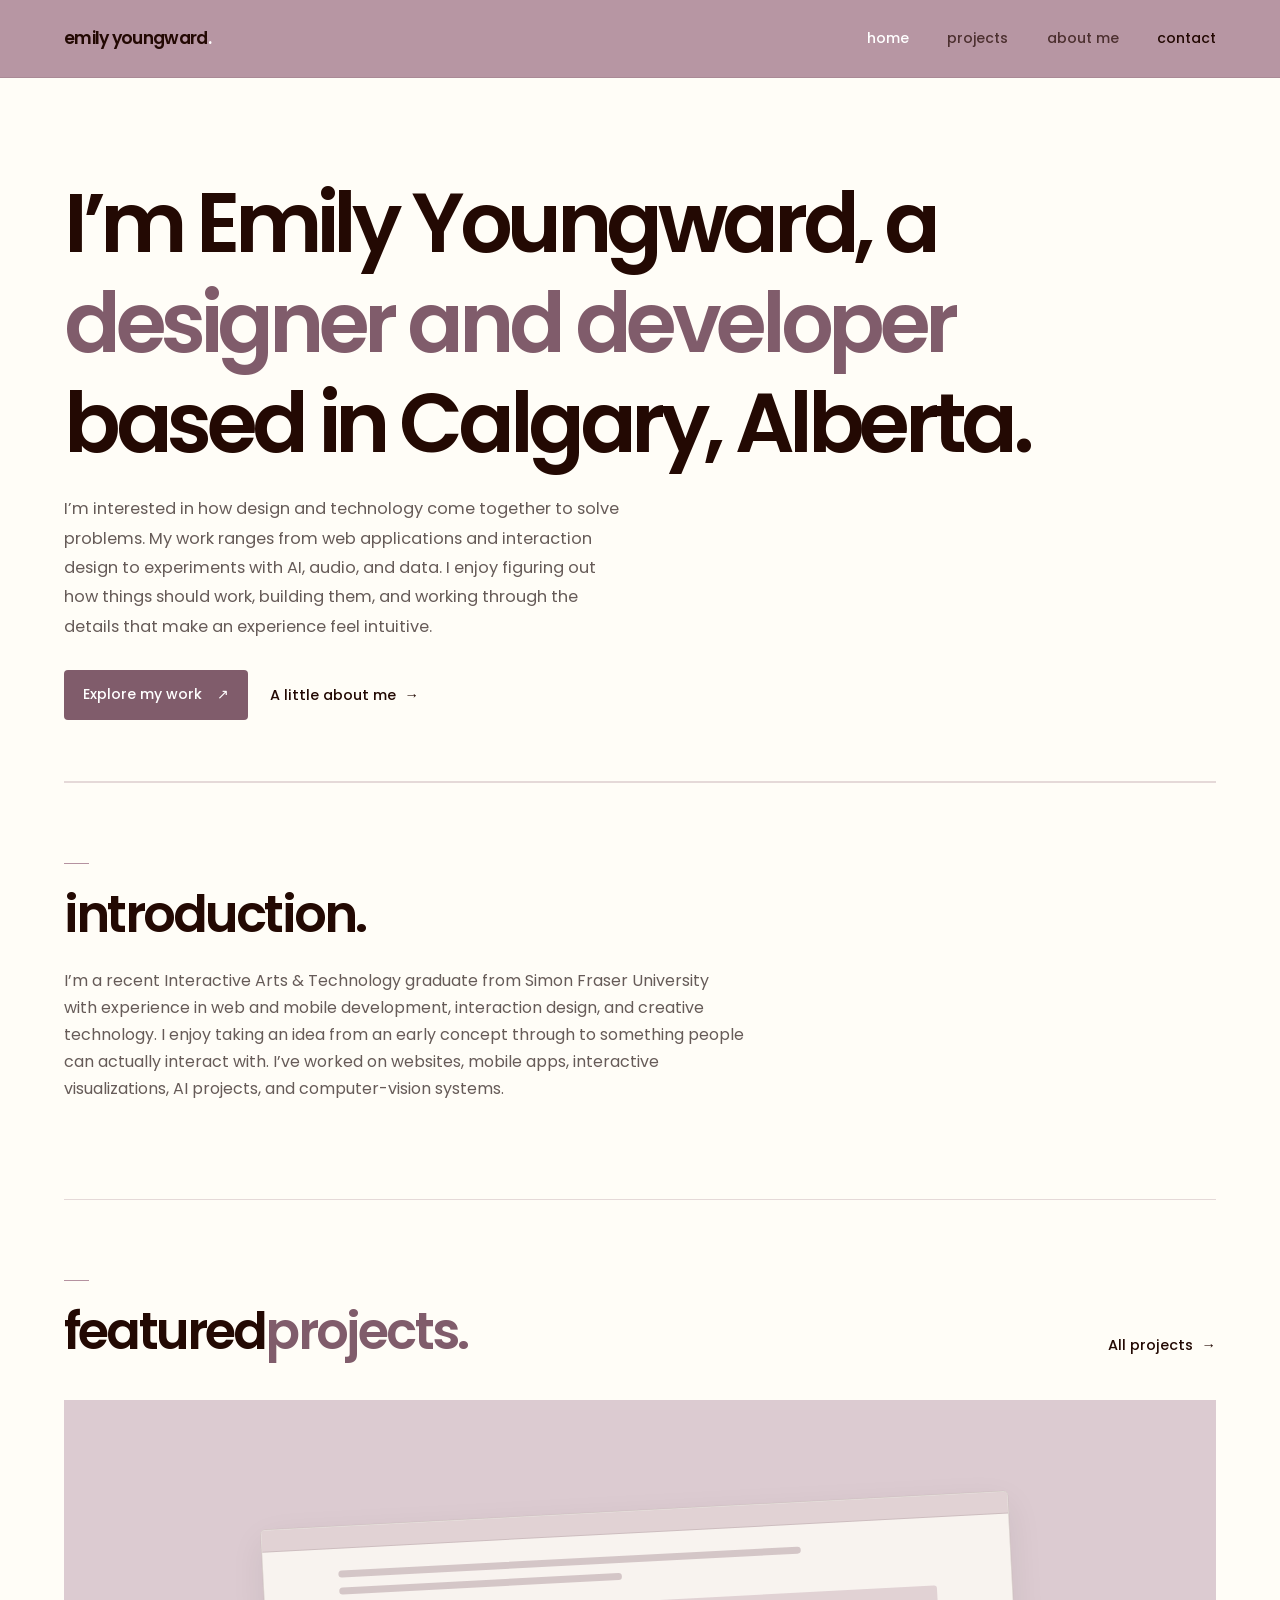
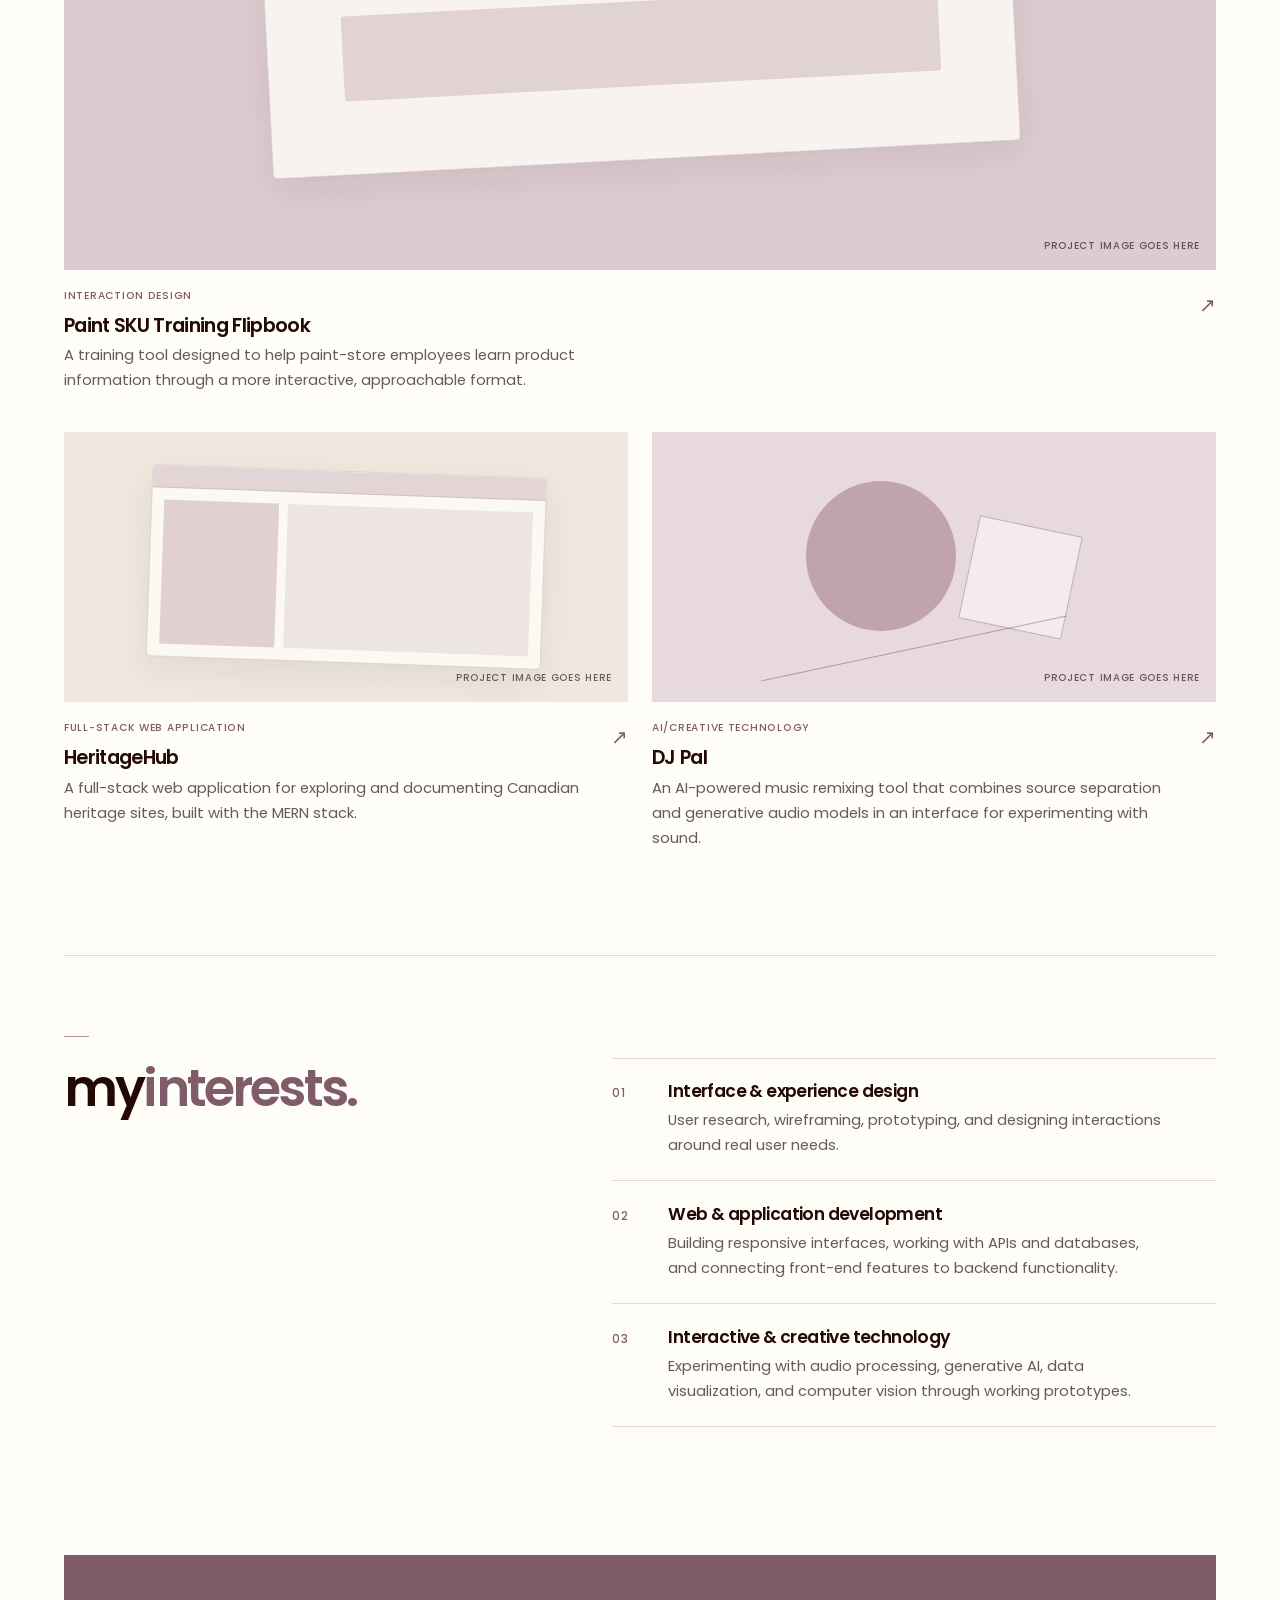
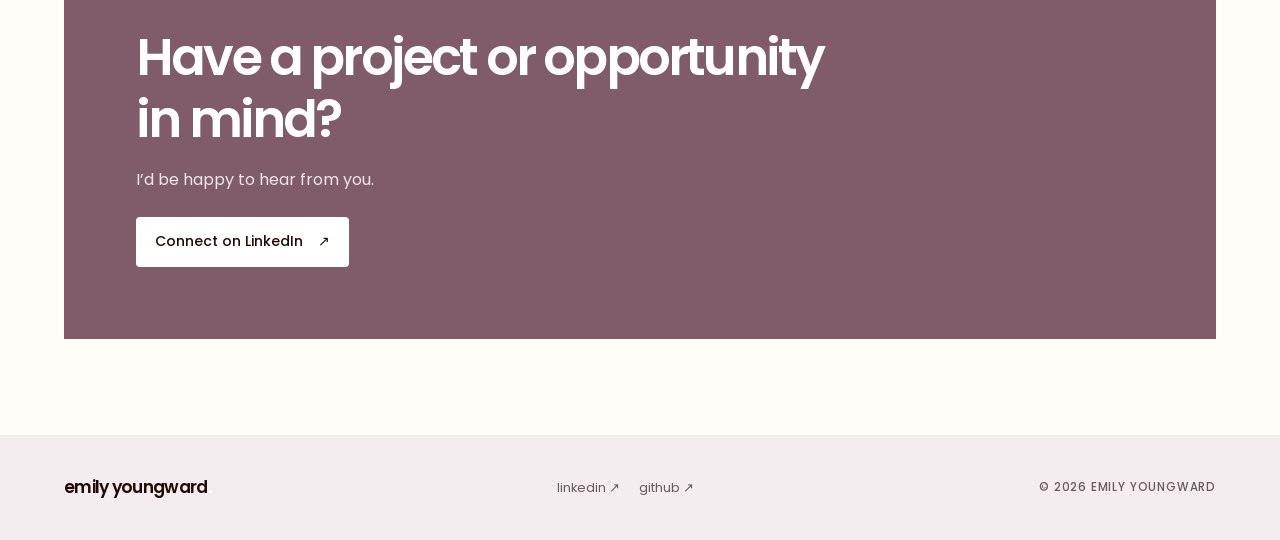
==== index.html @ bdf9058b "fixing comments" ====
<!DOCTYPE html>
<html lang="en">
<head>
  <meta charset="UTF-8">
  <meta name="viewport" content="width=device-width, initial-scale=1.0">
  <title>Emily Youngward — Portfolio</title>

  <!-- Connects to Google Fonts early to improve font loading performance. -->
  <link rel="preconnect" href="https://fonts.googleapis.com">
  <link rel="preconnect" href="https://fonts.gstatic.com" crossorigin>

  <!-- Imports the Poppins font in the weights used throughout the website. -->
  <link href="https://fonts.googleapis.com/css2?family=Poppins:wght@400;500;600;700&display=swap" rel="stylesheet">


  <link rel="stylesheet" href="css/style.css">
  <script src="javascript/main.js" defer></script>
</head>

<body>
  <!-- Accessibility link that lets keyboard users skip directly to the main content. -->
  <a class="skip-link" href="#main-content">Skip to content</a>

  <!-- Shared site header containing the logo and navigation. -->
  <header class="site-header">
    <div class="header-inner">

      <!-- Wordmark links back to the home page. -->
      <a class="wordmark" href="index.html" aria-label="Emily Youngward home">
        emily youngward<span>.</span>
      </a>

      <!-- Mobile navigation button. JavaScript controls its expanded state. -->
      <button class="menu-toggle" type="button"
        aria-label="Open navigation"
        aria-expanded="false"
        aria-controls="primary-navigation">
        <span></span>
        <span></span>
      </button>

      <!-- Main navigation. The active class identifies the current page. -->
      <nav class="site-nav" id="primary-navigation" aria-label="Main navigation">
        <a class="nav-link active" href="index.html" aria-current="page">home</a>
        <a class="nav-link" href="work.html">projects</a>
        <a class="nav-link" href="about.html">about me</a>
        <a class="nav-contact" href="#contact">contact</a>
      </nav>
    </div>
  </header>

  <!-- Main page content. The ID is the destination for the skip link. -->
  <main id="main-content">

    <!-- Hero section introduces Emily and provides the primary navigation links. -->
    <section class="page-hero about-page-hero section-shell">
      <div class="hero-copy">

        <!-- Main heading. The accent class applies the highlighted text colour. -->
        <h1>
          I’m Emily Youngward, a
          <span class="accent-text">designer and developer</span>
          based in Calgary, Alberta.
        </h1>

        <!-- Short introduction displayed beneath the main heading. -->
        <p class="hero-description">
          I’m interested in how design and technology come together to solve problems. 
          My work ranges from web applications and interaction design to experiments with AI, audio, and data. 
          I enjoy figuring out how things should work, building them, and working through the details that make an 
          experience feel intuitive.
        </p>

        <!-- Calls to action linking to the projects and about pages. -->
        <div class="hero-actions">
          <a class="button button-primary" href="work.html">
            Explore my work <span aria-hidden="true">↗</span>
          </a>

          <a class="text-link" href="about.html">
            A little about me <span aria-hidden="true">→</span>
          </a>
        </div>
      </div>
    </section>

    <!-- Introduction section describing the background and areas of interest. -->
    <section class="capabilities-section section-shell">
      <div class="section-kicker">
      </div>

      <div class="intro-content">
        <h2>
          introduction.
        </h2>

        <p>
          I’m a recent Interactive Arts & Technology graduate from Simon Fraser University with experience in 
          web and mobile development, interaction design, and creative technology.
          I enjoy taking an idea from an early concept through to something people can actually interact with.
          I’ve worked on websites, mobile apps, interactive visualizations, AI projects, and computer-vision systems.

        </p>
      </div>
    </section>

    <!-- Featured projects section. Each article represents one project card. -->
    <section class="featured-work section-shell">
      <div class="section-heading">
        <div>
          <div class="section-kicker">
          </div>
          <h2>featured<span class="accent-text">projects.</span></h2>
        </div>

        <!-- Link to the full projects page. -->
        <a class="text-link section-heading-link" href="work.html">
          All projects <span aria-hidden="true">→</span>
        </a>
      </div>

      <!-- Grid containing the three featured project cards. -->
      <div class="project-grid">

        <!-- Featured project one. The large class makes it span the grid width. -->
        <article class="project-card project-card-large">
          <a class="project-visual project-visual-mauve"
             href="projects/paint-sku-flipbook.html"
             aria-label="View Paint SKU Training Flipbook details">

            <!-- Placeholder artwork displayed until a real project image is added. -->
            <span class="project-placeholder-label">Project image goes here</span>
            <span class="placeholder-window placeholder-window-large">
              <span class="placeholder-window-bar"></span>
              <span class="placeholder-window-line"></span>
              <span class="placeholder-window-line short"></span>
              <span class="placeholder-window-block"></span>
            </span>
          </a>

          <!-- Project category, title, description, and decorative arrow. -->
          <div class="project-info">
            <div>
              <p class="project-type">Interaction design</p>
              <h3>
                <a href="projects/paint-sku-flipbook.html">Paint SKU Training Flipbook</a>
              </h3>
              <p class="project-summary">
                A training tool designed to help paint-store employees learn product information 
                through a more interactive, approachable format.
              </p>
            </div>
            <a class="project-arrow"    
            href="projects/paint-sku-flipbook.html"
            aria-label="View Paint SKU Training Flipbook project">↗</a>
          </div>
        </article>

        <!-- Featured project two. -->
        <article class="project-card">
          <a class="project-visual project-visual-cream"
             href="projects/heritage-hub.html"
             aria-label="View HeritageHub details">

            <!-- CSS-created browser illustration used as a temporary image. -->
            <span class="project-placeholder-label">Project image goes here</span>
            <span class="placeholder-browser">
              <span class="placeholder-window-bar"></span>
              <span class="placeholder-browser-content">
                <span class="placeholder-browser-sidebar"></span>
                <span class="placeholder-browser-main"></span>
              </span>
            </span>
          </a>

          <div class="project-info">
            <div>
              <p class="project-type">Full-stack web application</p>
              <h3>
                <a href="projects/heritage-hub.html">HeritageHub</a>
              </h3>
              <p class="project-summary">
                A full-stack web application for exploring and documenting Canadian heritage sites, 
                built with the MERN stack.
              </p>
            </div>
            <a class="project-arrow"    
            href="projects/heritage-hub.html"
            aria-label="View HeritageHub project">↗</a>
          </div>
        </article>

        <!-- Featured project three. -->
        <article class="project-card">
          <a class="project-visual project-visual-rose"
             href="projects/dj-pal.html"
             aria-label="View DJ Pal details">

            <!-- CSS-created geometric illustration used as a temporary image. -->
            <span class="project-placeholder-label">Project image goes here</span>
            <span class="placeholder-art">
              <span class="placeholder-art-circle"></span>
              <span class="placeholder-art-square"></span>
              <span class="placeholder-art-line"></span>
            </span>
          </a>

          <div class="project-info">
            <div>
              <p class="project-type">AI/creative technology</p>
              <h3>
                <a href="projects/dj-pal.html">DJ Pal</a>
              </h3>
              <p class="project-summary">
                An AI-powered music remixing tool that combines source separation and 
                generative audio models in an interface for experimenting with sound.
              </p>
            </div>
            <a class="project-arrow"    
            href="projects/dj-pal.html"
            aria-label="View DJ Pal project">↗</a>
          </div>
        </article>
      </div>
    </section>

    <!-- Interests section describing three areas of professional interest. -->
    <section class="capabilities-section section-shell">
      <div class="section-kicker">
      </div>

      <div class="capabilities-layout">
        <h2>
          my<span class="accent-text">interests.</span>
        </h2>

        <!-- Numbered list of interests. -->
        <div class="capability-list">

          <article class="capability">
            <span class="capability-number">01</span>
            <div>
              <h3>Interface & experience design</h3>
              <p>
                User research, wireframing, prototyping, and designing interactions around real user needs.
              </p>
            </div>
          </article>

          <article class="capability">
            <span class="capability-number">02</span>
            <div>
              <h3>Web & application development</h3>
              <p>
                Building responsive interfaces, working with APIs and databases, 
                and connecting front-end features to backend functionality.
              </p>
            </div>
          </article>

          <article class="capability">
            <span class="capability-number">03</span>
            <div>
              <h3>Interactive & creative technology</h3>
              <p>
                Experimenting with audio processing, generative AI, data visualization, 
                and computer vision through working prototypes.
              </p>
            </div>
          </article>
        </div>
      </div>
    </section>

    <!-- Contact section. The ID allows navigation links to jump here. -->
    <section class="contact-section section-shell" id="contact">
      <div class="contact-panel">
        <h2>Have a project or opportunity in mind?</h2>
        <p>I’d be happy to hear from you.</p>

        <!-- Opens LinkedIn in a new tab. rel prevents access to the original tab. -->
        <a class="button button-light"
           href="https://www.linkedin.com/in/emily-youngward-a0785a405"
           target="_blank"
           rel="noopener noreferrer">
          Connect on LinkedIn <span aria-hidden="true">↗</span>
        </a>
      </div>
    </section>
  </main>

  <!-- Shared footer containing the wordmark, social links, and copyright. -->
  <footer class="site-footer">
    <div class="footer-inner">
      <a class="footer-wordmark" href="index.html">
        emily youngward<span>.</span>
      </a>

      <div class="footer-links">
        <a href="https://www.linkedin.com/in/emily-youngward-a0785a405"
           target="_blank" rel="noopener noreferrer">linkedin ↗</a>
        <a href="https://github.com/eyoung-15"
           target="_blank" rel="noopener noreferrer">github ↗</a>
      </div>

      <span class="footer-year">© 2026 Emily Youngward</span>
    </div>
  </footer>
</body>
</html>
---- css/style.css ----
/*
  Emily Youngward - Portfolio Stylesheet

  This stylesheet controls the appearance and layout of all three
  portfolio pages: Home, Projects, and About.

  The styles are organized into sections for easier maintenance.
  Shared styles are defined first, followed by page-specific styles
  and responsive adjustments.
*/




/* 
   1. CSS VARIABLES

   CSS custom properties store reusable values.

   Using variables for colours, fonts, spacing, and transitions
   makes it easier to maintain a consistent design across pages.

   Variables are accessed using var(--variable-name).
*/
:root {
  --color-background: #FFFDF7;
  --color-paper: #FFFFFF;
  --color-paper-alt: #F3EDF0;
  --color-ink: #230903;
  --color-muted: #665B58;
  --color-muted-light: #8D8180;
  --color-accent: #B592A0;
  --color-accent-dark: #805C6B;
  --color-accent-light: #E9DCE1;
  --color-line: #E5D9D8;
  --color-white: #FFFFFF;

  --font-body: "Poppins", sans-serif;

  --content-width: 1180px;
  --page-gutter: clamp(1.25rem, 5vw, 5rem);
  --header-height: 78px;

  --transition: 220ms ease;
  --shadow-soft: 0 12px 35px rgba(35, 9, 3, 0.07);
}



/* 
   2. GLOBAL STYLES

   These rules establish the default appearance of HTML elements.

   The universal selector applies box-sizing to every element,
   making width and height calculations more predictable.
*/
* {
  box-sizing: border-box;
}

html {
  scroll-behavior: smooth;
  scroll-padding-top: calc(var(--header-height) + 1rem);
}

body {
  margin: 0;
  background: var(--color-background);
  color: var(--color-ink);
  font-family: var(--font-body);
  font-size: 1rem;
  line-height: 1.7;
  -webkit-font-smoothing: antialiased;
}

a {
  color: inherit;
  text-decoration: none;
}

button {
  color: inherit;
  font: inherit;
}

img {
  display: block;
  max-width: 100%;
}

::selection {
  color: var(--color-ink);
  background: var(--color-accent-light);
}

.skip-link {
  position: absolute;
  z-index: 1000;
  top: 0.75rem;
  left: 0.75rem;
  padding: 0.65rem 1rem;
  transform: translateY(-150%);
  border-radius: 4px;
  background: var(--color-ink);
  color: var(--color-white);
}

.skip-link:focus {
  transform: translateY(0);
}


/*
  Shared content container.

  The min() function prevents the container from exceeding
  the maximum content width while maintaining responsive
  spacing on smaller screens.

  margin-inline: auto centres the container horizontally.
*/
.section-shell {
  width: min(100% - (var(--page-gutter) * 2), var(--content-width));
  margin-inline: auto;
}



/*
   3. HEADER AND NAVIGATION

   The header is shared across all pages.

   position: sticky keeps it at the top of the viewport
   while scrolling, without removing it from the document flow.

   z-index ensures the header appears above page content.
*/
.site-header {
  position: sticky;
  z-index: 100;
  top: 0;
  height: var(--header-height);
  border-bottom: 1px solid rgba(35, 9, 3, 0.08);
  background: rgba(181, 146, 160, 0.96);
  backdrop-filter: blur(10px);
}

.header-inner {
  display: flex;
  width: min(100% - (var(--page-gutter) * 2), var(--content-width));
  height: 100%;
  margin-inline: auto;
  align-items: center;
  justify-content: space-between;
}

.wordmark,
.footer-wordmark {
  font-size: 1.08rem;
  font-weight: 600;
  letter-spacing: -0.04em;
}

.wordmark span,
.footer-wordmark span {
  color: var(--color-white);
}


/*
  Desktop navigation uses Flexbox to arrange the links horizontally.

  The gap property controls the spacing between navigation items.
  clamp() allows the spacing to adjust between a minimum and maximum
  value depending on the viewport width.
*/
.site-nav {
  display: flex;
  align-items: center;
  gap: clamp(1.2rem, 3vw, 2.5rem);
}

.nav-link,
.nav-contact {
  font-size: 0.88rem;
  font-weight: 500;
  transition: color var(--transition);
}

.nav-link {
  color: rgba(35, 9, 3, 0.72);
}

.nav-link:hover,
.nav-link.active,
.nav-contact:hover {
  color: var(--color-white);
}

.nav-contact:hover {
  border-color: var(--color-white);
}

.menu-toggle {
  display: none;
}




/*
   4. TYPOGRAPHY

   Shared text styles establish the visual hierarchy.

   clamp() creates fluid font sizes that adjust with viewport width
   while respecting minimum and maximum sizes.

   Letter-spacing is used to adjust the spacing between characters.
*/
.eyebrow,
.section-kicker,
.project-type,
.project-placeholder-label,
.capability-number,
.education-location,
.footer-year {
  font-size: 0.72rem;
  font-weight: 500;
  letter-spacing: 0.07em;
  line-height: 1.5;
  text-transform: uppercase;
}

.eyebrow {
  margin: 0 0 1.25rem;
  color: var(--color-accent-dark);
}

.section-kicker {
  display: flex;
  align-items: center;
  gap: 0.8rem;
  margin-bottom: 1.3rem;
  color: var(--color-muted-light);
}

.section-kicker::before {
  display: block;
  width: 25px;
  height: 1px;
  background: var(--color-accent);
  content: "";
}

.section-label {
  color: var(--color-muted);
}

h1,
h2,
h3,
p {
  margin-top: 0;
}

h1,
h2,
h3 {
  color: var(--color-ink);
  font-weight: 600;
  line-height: 1.2;
}

h1 {
  font-size: clamp(2.8rem, 6.5vw, 5.6rem);
  letter-spacing: -0.065em;
}

h2 {
  font-size: clamp(1.9rem, 4vw, 3.2rem);
  letter-spacing: -0.055em;
}

h3 {
  font-size: 1.2rem;
  letter-spacing: -0.035em;
}

.accent-text {
  color: var(--color-accent-dark);
}



/* 
   5. BUTTONS AND LINKS

   These styles are reused across the website.

   Inline-flex allows button text and decorative arrows to sit
   together while supporting alignment and spacing.

   Transitions create subtle hover effects.
*/
.button {
  display: inline-flex;
  min-height: 47px;
  align-items: center;
  justify-content: center;
  gap: 0.9rem;
  padding: 0.75rem 1.15rem;
  border: 1px solid transparent;
  border-radius: 4px;
  font-size: 0.88rem;
  font-weight: 500;
  transition:
    background var(--transition),
    border-color var(--transition),
    color var(--transition),
    transform var(--transition);
}

.button:hover {
  transform: translateY(-2px);
}

.button-primary {
  background: var(--color-accent-dark);
  color: var(--color-white);
}

.button-primary:hover {
  background: var(--color-ink);
}

.button-light {
  background: var(--color-paper);
  color: var(--color-ink);
}

.button-light:hover {
  background: var(--color-accent-light);
}

.text-link {
  display: inline-flex;
  align-items: center;
  gap: 0.55rem;
  color: var(--color-ink);
  font-size: 0.9rem;
  font-weight: 500;
  transition: color var(--transition);
}

.text-link:hover {
  color: var(--color-accent-dark);
}

/* Home hero */
.hero-copy {
  position: relative;
  z-index: 1;
}

.hero-description {
  max-width: 560px;
  margin-bottom: 1.8rem;
  color: var(--color-muted);
  font-size: 1.02rem;
  line-height: 1.8;
}

.hero-actions {
  display: flex;
  flex-wrap: wrap;
  align-items: center;
  gap: 1.35rem;
}

/* Introduction */
.intro-content h2 {
  max-width: 800px;
  margin-bottom: 1.3rem;
}

.intro-content p {
  max-width: 680px;
  margin-bottom: 0;
  color: var(--color-muted);
  font-size: 1rem;
}

/* Featured projects */
.featured-work {
  padding-block: 5rem 6.5rem;
  border-top: 1px solid var(--color-line);
}

.section-heading {
  display: flex;
  align-items: end;
  justify-content: space-between;
  gap: 2rem;
  margin-bottom: 2.3rem;
}

.section-heading h2 {
  max-width: 700px;
  margin-bottom: 0;
}

.section-heading-link {
  flex: 0 0 auto;
  margin-bottom: 0.35rem;
}

.project-grid {
  display: grid;
  grid-template-columns: repeat(2, minmax(0, 1fr));
  gap: 2.4rem 1.5rem;
}

.project-card-large {
  grid-column: 1 / -1;
}

.project-visual {
  position: relative;
  display: flex;
  min-height: 270px;
  align-items: center;
  justify-content: center;
  overflow: hidden;
  isolation: isolate;
  transition: transform var(--transition), box-shadow var(--transition);
}

.project-card-large .project-visual {
  min-height: clamp(320px, 40vw, 470px);
}

.project-visual:hover {
  transform: translateY(-6px);
  box-shadow: 0 12px 24px rgba(70, 55, 65, 0.12);
}

.project-visual:focus-visible {
  outline: 2px solid var(--color-accent);
  outline-offset: 4px;
}

.project-visual-mauve {
  background: #DCCBD1;
}

.project-visual-cream {
  background: #F0E8DF;
}

.project-visual-rose {
  background: #E8D9DE;
}

.project-placeholder-label {
  position: absolute;
  right: 1rem;
  bottom: 1rem;
  z-index: 3;
  color: rgba(35, 9, 3, 0.62);
  font-size: 0.62rem;
}

.placeholder-window,
.placeholder-browser {
  position: relative;
  display: block;
  width: 57%;
  min-height: 185px;
  overflow: hidden;
  border: 1px solid rgba(35, 9, 3, 0.14);
  border-radius: 5px;
  background: rgba(255, 253, 247, 0.8);
  box-shadow: var(--shadow-soft);
  transform: rotate(-3deg);
}

.placeholder-window-large {
  width: 65%;
  min-height: 250px;
}

.placeholder-window-bar {
  display: block;
  height: 22px;
  border-bottom: 1px solid rgba(35, 9, 3, 0.1);
  background: rgba(181, 146, 160, 0.35);
}

.placeholder-window-line {
  display: block;
  width: 62%;
  height: 7px;
  margin: 22px 0 0 10%;
  border-radius: 5px;
  background: rgba(128, 92, 107, 0.3);
}

.placeholder-window-line.short {
  width: 38%;
  margin-top: 10px;
}

.placeholder-window-block {
  display: block;
  width: 80%;
  height: 85px;
  margin: 22px auto 0;
  border-radius: 3px;
  background: rgba(181, 146, 160, 0.35);
}

.placeholder-browser {
  width: 70%;
  min-height: 190px;
  transform: rotate(2deg);
}

.placeholder-browser-content {
  display: grid;
  min-height: 168px;
  grid-template-columns: 0.32fr 0.68fr;
  gap: 9px;
  padding: 12px;
}

.placeholder-browser-sidebar {
  background: rgba(181, 146, 160, 0.4);
}

.placeholder-browser-main {
  background: rgba(128, 92, 107, 0.13);
}

.placeholder-art {
  position: relative;
  width: 65%;
  height: 190px;
}

.placeholder-art-circle {
  position: absolute;
  top: 5%;
  left: 15%;
  width: 150px;
  height: 150px;
  border-radius: 50%;
  background: rgba(181, 146, 160, 0.75);
}

.placeholder-art-square {
  position: absolute;
  top: 28%;
  right: 12%;
  width: 105px;
  height: 105px;
  border: 1px solid rgba(35, 9, 3, 0.25);
  background: rgba(255, 253, 247, 0.55);
  transform: rotate(12deg);
}

.placeholder-art-line {
  position: absolute;
  bottom: 7%;
  left: 2%;
  width: 85%;
  height: 1px;
  background: rgba(35, 9, 3, 0.3);
  transform: rotate(-12deg);
}

.project-info {
  display: flex;
  align-items: flex-start;
  justify-content: space-between;
  gap: 1rem;
  padding-top: 1.15rem;
}

.project-type {
  margin-bottom: 0.45rem;
  color: var(--color-accent-dark);
  font-size: 0.65rem;
}

.project-info h3 {
  margin-bottom: 0.4rem;
}

.project-info h3 a {
  color: inherit;
  text-decoration: none;
  transition: color 0.2s ease;
}

.project-info h3 a:hover {
  color: var(--color-accent);
}

.project-info h3 a:focus-visible {
  outline: 2px solid var(--color-accent);
  outline-offset: 4px;
}

.project-summary {
  max-width: 540px;
  margin-bottom: 0;
  color: var(--color-muted);
  font-size: 0.92rem;
}

.project-arrow {
  color: var(--color-accent-dark);
  font-size: 1.25rem;
  transition: color var(--transition), transform var(--transition);
}

.project-arrow:hover {
  color: var(--color-accent);
  transform: translate(3px, -3px);
}

.project-arrow:focus-visible {
  outline: 2px solid var(--color-accent);
  outline-offset: 4px;
}

/* Capabilities */

/*
  The capabilities section uses CSS Grid to separate the heading
  from the list of interests.

  Grid columns control the relative width of each area.
  The gap property creates space between the columns.
*/

.capabilities-section {
  padding-block: 5rem 6rem;
  border-top: 1px solid var(--color-line);
}

.capabilities-layout {
  display: grid;
  grid-template-columns: 0.85fr 1.15fr;
  gap: clamp(2rem, 8vw, 8rem);
}

.capabilities-layout h2 {
  margin-bottom: 0;
}

.capability-list {
  border-top: 1px solid var(--color-line);
}

.capability {
  display: grid;
  grid-template-columns: 40px 1fr;
  gap: 1rem;
  padding: 1.4rem 0;
  border-bottom: 1px solid var(--color-line);
}

.capability-number {
  padding-top: 0.25rem;
  color: var(--color-accent-dark);
}

.capability h3 {
  margin-bottom: 0.4rem;
  font-size: 1.08rem;
}

.capability p {
  max-width: 500px;
  margin-bottom: 0;
  color: var(--color-muted);
  font-size: 0.92rem;
}

/* Contact */
.contact-section{
  padding-block: 2rem 6rem;
}

.contact-panel {
  padding: clamp(2rem, 6vw, 4.5rem);
  background: var(--color-accent-dark);
  color: var(--color-white);
}

.contact-panel .eyebrow,
.contact-panel h2,
.contact-panel p {
  color: var(--color-white);
}

.contact-panel .eyebrow {
  opacity: 0.85;
}

.contact-panel h2 {
  max-width: 700px;
  margin-bottom: 1rem;
}

.contact-panel p:not(.eyebrow) {
  margin-bottom: 1.5rem;
  opacity: 0.85;
}

/* Page headings */
.page-hero {
  padding-block: 6rem 4rem;
  border-bottom: 1px solid var(--color-line);
}

.page-hero h1 {
  max-width: 1000px;
  margin-bottom: 1.3rem;
}

.page-hero-description {
  max-width: 680px;
  margin-bottom: 0;
  color: var(--color-muted);
  font-size: 1rem;
}

.about-page-hero {
  padding-bottom: 3.8rem;
}

/* Work page */
.work-list {
  padding-block: 1rem 5rem;
}

.case-study {
  display: grid;
  grid-template-columns: minmax(0, 1.05fr) minmax(0, 0.95fr);
  gap: clamp(2rem, 6vw, 5rem);
  align-items: center;
  padding-block: 3.5rem;
  border-bottom: 1px solid var(--color-line);
}



/*
  Alternating project layout.

  nth-child(even) selects every second case study.
  Changing the visual's order creates an alternating image/text
  arrangement on wider screens.

  The responsive stylesheet resets this order on smaller screens.
*/
.case-study:nth-child(even) .case-study-visual {
  order: 2;
}

.case-study-visual {
  position: relative;
  display: grid;
  min-height: 350px;
  place-items: center;
  overflow: hidden;
  transition: transform var(--transition), box-shadow var(--transition);
}

.case-study-visual:hover {
  transform: translateY(-6px);
  box-shadow: 0 12px 24px rgba(70, 55, 65, 0.12);
}

.case-study-visual:focus-visible {
  outline: 2px solid var(--color-accent);
  outline-offset: 4px;
}

.case-study-content h2 {
  margin-bottom: 1rem;
  font-size: clamp(1.9rem, 3.5vw, 2.8rem);
}

.case-study-content > p {
  color: var(--color-muted);
}

.case-study-content h2 a {
  color: inherit;
  text-decoration: none;
  transition: color 0.2s ease;
}

.case-study-content h2 a:hover {
  color: var(--color-accent);
}

.case-study-content h2 a:focus-visible {
  outline: 2px solid var(--color-accent);
  outline-offset: 4px;
}

.project-type {
  margin-bottom: 0.65rem;
}

.tag-list {
  display: flex;
  flex-wrap: wrap;
  gap: 0.5rem;
  margin-block: 1.2rem;
}

.tag-list span {
  padding: 0.35rem 0.65rem;
  border: 1px solid var(--color-line);
  border-radius: 3px;
  color: var(--color-muted);
  font-size: 0.72rem;
}

.case-study-note {
  margin-bottom: 0;
  color: var(--color-accent-dark) !important;
  font-size: 0.85rem;
}

/* About page */
.about-intro {
  display: grid;
  grid-template-columns: minmax(250px, 0.75fr) minmax(0, 1.25fr);
  align-items: center;
  gap: clamp(2rem, 7vw, 6rem);
  padding-block: 5rem 6rem;
  border-bottom: 1px solid var(--color-line);
}

.about-photo-placeholder {
  display: grid;
  min-height: 380px;
  place-items: center;
  background: var(--color-accent-light);
  color: var(--color-muted);
  text-align: center;
  font-size: 0.72rem;
  font-weight: 500;
  letter-spacing: 0.08em;
  line-height: 1.8;
  text-transform: uppercase;
}

.about-intro-copy p:not(.eyebrow) {
  max-width: 650px;
  color: var(--color-muted);
}

.education-section,
.skills-section {
  padding-block: 5rem;
  border-bottom: 1px solid var(--color-line);
}

.education-card {
  display: flex;
  align-items: flex-start;
  justify-content: space-between;
  gap: 2rem;
  padding: 1.7rem;
  border: 1px solid var(--color-line);
  background: rgba(255, 255, 255, 0.55);
}

.education-card h2 {
  margin-bottom: 0.45rem;
  font-size: 1.55rem;
}

.education-degree {
  margin-bottom: 0.35rem;
  color: var(--color-muted);
}

.education-detail {
  margin-bottom: 0;
  color: var(--color-muted-light);
  font-size: 0.9rem;
}

.education-location {
  flex: 0 0 auto;
  padding-top: 0.25rem;
  color: var(--color-muted-light);
}

.skills-grid {
  display: grid;
  grid-template-columns: repeat(2, minmax(0, 1fr));
  gap: 1px;
  border: 1px solid var(--color-line);
  background: var(--color-line);
}

.skill-group {
  padding: 1.6rem;
  background: var(--color-background);
}

.skill-group h3 {
  margin-bottom: 1rem;
  font-size: 1.08rem;
}

.skill-group ul {
  display: flex;
  flex-wrap: wrap;
  gap: 0.5rem;
  margin: 0;
  padding: 0;
  list-style: none;
}

.skill-group li {
  padding: 0.35rem 0.65rem;
  border: 1px solid var(--color-line);
  color: var(--color-muted);
  font-size: 0.82rem;
}

/* Footer */
.site-footer {
  background: var(--color-paper-alt);
}

.footer-inner {
  display: flex;
  width: min(100% - (var(--page-gutter) * 2), var(--content-width));
  min-height: 105px;
  align-items: center;
  justify-content: space-between;
  gap: 2rem;
  margin-inline: auto;
}

.footer-links {
  display: flex;
  gap: 1.2rem;
}

.footer-links a,
.footer-year {
  color: var(--color-muted);
  font-size: 0.8rem;
}

.footer-links a:hover {
  color: var(--color-accent-dark);
}

.footer-year {
  font-size: 0.72rem;
}



/* 
   SCROLL REVEAL ANIMATION


  JavaScript adds the "reveal" class to selected elements
  and adds "visible" when they enter the viewport.

  Elements begin slightly transparent and shifted downward.

   CSS transitions animate the change in opacity and position.
*/
.reveal {
  opacity: 0;
  transform: translateY(12px);
  transition:
    opacity 450ms ease,
    transform 450ms ease;
}

.reveal.visible {
  opacity: 1;
  transform: translateY(0);
}



/* Responsiveness */



/* 
   RESPONSIVE LAYOUT — TABLET


   These rules adjust the layout when the viewport is 850px
   wide or narrower.

   Grid layouts become simpler, spacing is reduced, and
   elements are rearranged to fit smaller screens.
*/
@media (max-width: 850px) {
  :root {
    --header-height: 72px;
  }

  .capabilities-layout {
    grid-template-columns: 1fr;
    gap: 2rem;
  }

  .case-study {
    grid-template-columns: 1fr;
    gap: 1.8rem;
  }

  .case-study:nth-child(even) .case-study-visual {
    order: initial;
  }

  .case-study-visual {
    min-height: 320px;
  }

  .footer-inner {
    flex-wrap: wrap;
    justify-content: space-between;
    padding-block: 1.5rem;
  }
}

/* 
   RESPONSIVE LAYOUT — MOBILE

   These rules apply at 640px and below.

   The desktop navigation is replaced with a collapsible menu.
   Multi-column layouts become single-column layouts.
   Spacing and typography are adjusted for smaller screens.
*/
@media (max-width: 640px) {
  .menu-toggle {
    display: flex;
    width: 42px;
    height: 42px;
    flex-direction: column;
    align-items: center;
    justify-content: center;
    gap: 6px;
    border: 1px solid rgba(35, 9, 3, 0.35);
    border-radius: 4px;
    background: transparent;
    cursor: pointer;
  }

  .menu-toggle span {
    display: block;
    width: 17px;
    height: 1px;
    background: var(--color-ink);
    transition: transform var(--transition);
  }

  .menu-toggle[aria-expanded="true"] span:first-child {
    transform: translateY(3.5px) rotate(45deg);
  }

  .menu-toggle[aria-expanded="true"] span:last-child {
    transform: translateY(-3.5px) rotate(-45deg);
  }

  .site-nav {
    position: absolute;
    top: var(--header-height);
    right: 0;
    left: 0;
    display: none;
    align-items: stretch;
    gap: 0;
    padding: 0.75rem var(--page-gutter) 1.25rem;
    border-bottom: 1px solid var(--color-line);
    background: var(--color-background);
  }

  .site-nav.open {
    display: flex;
    flex-direction: column;
  }

  .nav-link,
  .nav-contact {
    padding: 0.85rem 0;
  }

  .featured-work,
  .capabilities-section {
    padding-block: 4rem;
  }

  .section-heading {
    display: block;
  }

  .section-heading-link {
    margin-top: 1.2rem;
  }

  .project-grid {
    grid-template-columns: 1fr;
    gap: 2rem;
  }

  .project-card-large {
    grid-column: auto;
  }

  .project-visual,
  .project-card-large .project-visual {
    min-height: 280px;
  }

  .page-hero {
    padding-block: 4rem 3rem;
  }

  .page-hero h1 {
    font-size: clamp(2.7rem, 12vw, 4rem);
  }

  .about-intro {
    grid-template-columns: 1fr;
    padding-block: 3.5rem;
  }

  .about-photo-placeholder {
    min-height: 290px;
  }

  .education-card {
    flex-direction: column;
    gap: 1rem;
    padding: 1.25rem;
  }

  .skills-grid {
    grid-template-columns: 1fr;
  }

  .skill-group {
    padding: 1.3rem;
  }

  .contact-section{
    padding-bottom: 4rem;
  }

  .contact-panel {
    padding: 2rem 1.4rem;
  }

  .footer-inner {
    display: grid;
    grid-template-columns: 1fr auto;
    gap: 1rem;
  }

  .footer-links {
    grid-column: 1 / -1;
    grid-row: 2;
  }

  .footer-year {
    justify-self: end;
  }
}

/* 
   ACCESSIBILITY — REDUCED MOTION

   Some visitors prefer fewer animations because of motion
   sensitivity or accessibility needs.

   This media query respects the operating system's
   prefers-reduced-motion setting by minimizing transitions
   and disabling smooth scrolling.
*/

@media (prefers-reduced-motion: reduce) {
  html {
    scroll-behavior: auto;
  }

  *,
  *::before,
  *::after {
    animation-duration: 0.01ms !important;
    animation-iteration-count: 1 !important;
    transition-duration: 0.01ms !important;
  }

  .reveal {
    opacity: 1;
    transform: none;
  }
}




/* Project detail pages */

.back-link {
  display: inline-flex;
  align-items: center;
  gap: 0.55rem;
  margin-bottom: 3rem;
  color: var(--color-muted);
  font-size: 0.85rem;
  transition: color var(--transition);
}

.back-link:hover {
  color: var(--color-accent-dark);
}

.project-detail-hero {
  padding-block: 3rem 4rem;
}

.project-detail-hero h1 {
  max-width: 900px;
  margin-bottom: 1.2rem;
}

.project-detail-intro {
  max-width: 650px;
  margin-bottom: 2.5rem;
  color: var(--color-muted);
  font-size: 1.05rem;
}

.project-meta {
  display: grid;
  grid-template-columns: repeat(4, minmax(0, 1fr));
  gap: 1.5rem;
  padding-top: 1.5rem;
  border-top: 1px solid var(--color-line);
}

.project-meta-item span {
  display: block;
  margin-bottom: 0.4rem;
  color: var(--color-muted-light);
  font-size: 0.7rem;
  font-weight: 500;
  letter-spacing: 0.07em;
  text-transform: uppercase;
}

.project-meta-item p {
  margin-bottom: 0;
  color: var(--color-ink);
  font-size: 0.9rem;
}

.project-detail-cover {
  margin-bottom: 5rem;
}

.project-cover-placeholder {
  display: grid;
  min-height: clamp(280px, 48vw, 560px);
  place-items: center;
  background: var(--color-accent-light);
  color: var(--color-muted);
  font-size: 0.75rem;
  letter-spacing: 0.06em;
  text-align: center;
  text-transform: uppercase;
}

.project-detail-body {
  max-width: 850px;
}

.project-detail-section {
  padding-block: 3.5rem;
  border-bottom: 1px solid var(--color-line);
}

.project-detail-section h2 {
  margin-bottom: 1.2rem;
  font-size: clamp(1.8rem, 4vw, 2.6rem);
}

.project-detail-section > p:not(.eyebrow) {
  max-width: 680px;
  color: var(--color-muted);
}

.project-gallery-placeholder {
  display: grid;
  min-height: 300px;
  margin-block: 2rem;
  place-items: center;
  background: var(--color-paper-alt);
  color: var(--color-muted-light);
  font-size: 0.72rem;
  letter-spacing: 0.06em;
  text-align: center;
  text-transform: uppercase;
}

.placeholder-copy {
  color: var(--color-muted-light);
  font-size: 0.9rem;
}

.project-detail-navigation {
  display: flex;
  justify-content: space-between;
  padding-block: 3rem 5rem;
}

/* Project detail page responsive layout */

@media (max-width: 850px) {
  .project-meta {
    grid-template-columns: repeat(2, minmax(0, 1fr));
    row-gap: 1.5rem;
  }

  .project-detail-cover {
    margin-bottom: 3rem;
  }
}

@media (max-width: 640px) {
  .project-detail-hero {
    padding-block: 2rem 3rem;
  }

  .back-link {
    margin-bottom: 2.5rem;
  }

  .project-meta {
    grid-template-columns: 1fr 1fr;
    gap: 1.4rem 1rem;
  }

  .project-cover-placeholder {
    min-height: 260px;
  }

  .project-detail-section {
    padding-block: 2.5rem;
  }

  .project-gallery-placeholder {
    min-height: 220px;
  }

  .project-detail-navigation {
    padding-block: 2.5rem 3.5rem;
  }
}


.more-projects {
  padding-top: 1rem;
  padding-bottom: 3rem;
  text-align: center;
}

.more-projects p {
  margin: 0;
  color: var(--color-muted);
  font-size: 0.95rem;
  line-height: 1.7;
}

.more-projects strong {
  color: var(--color-ink);
  font-weight: 600;
}
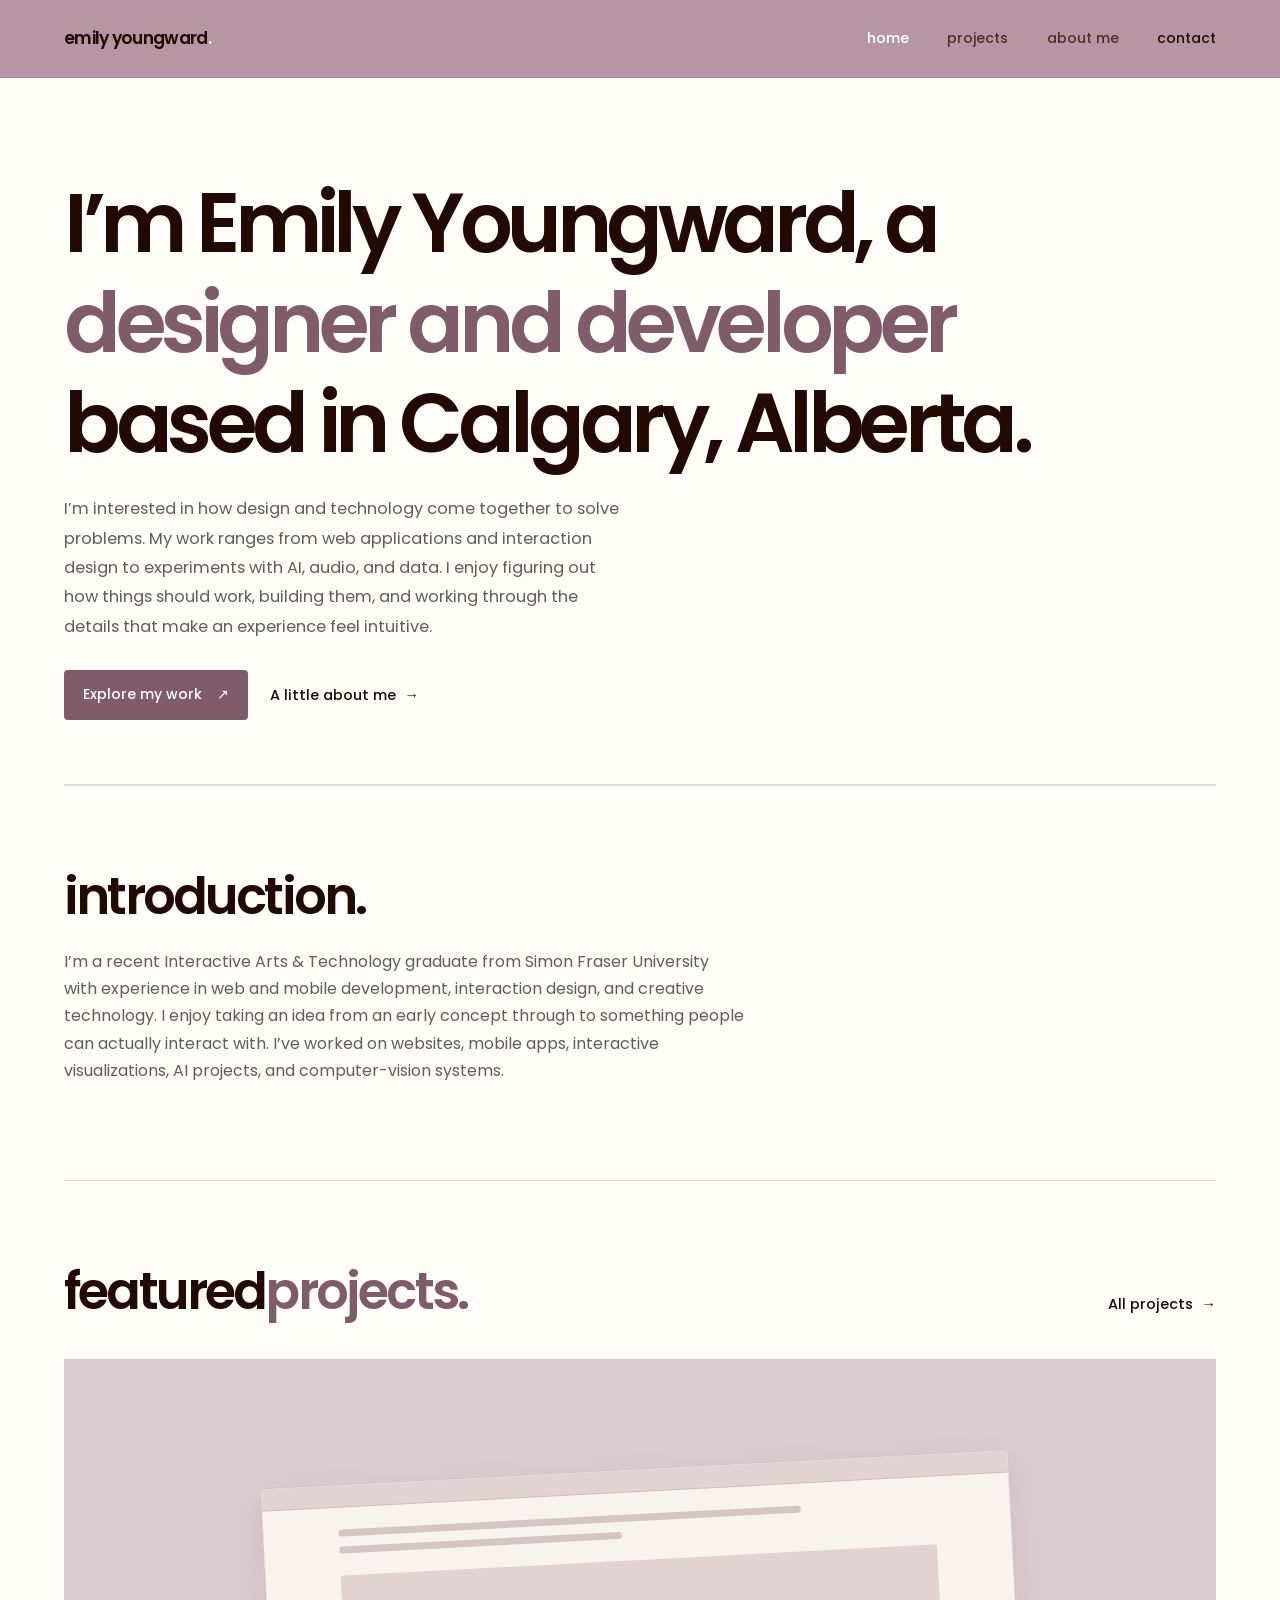
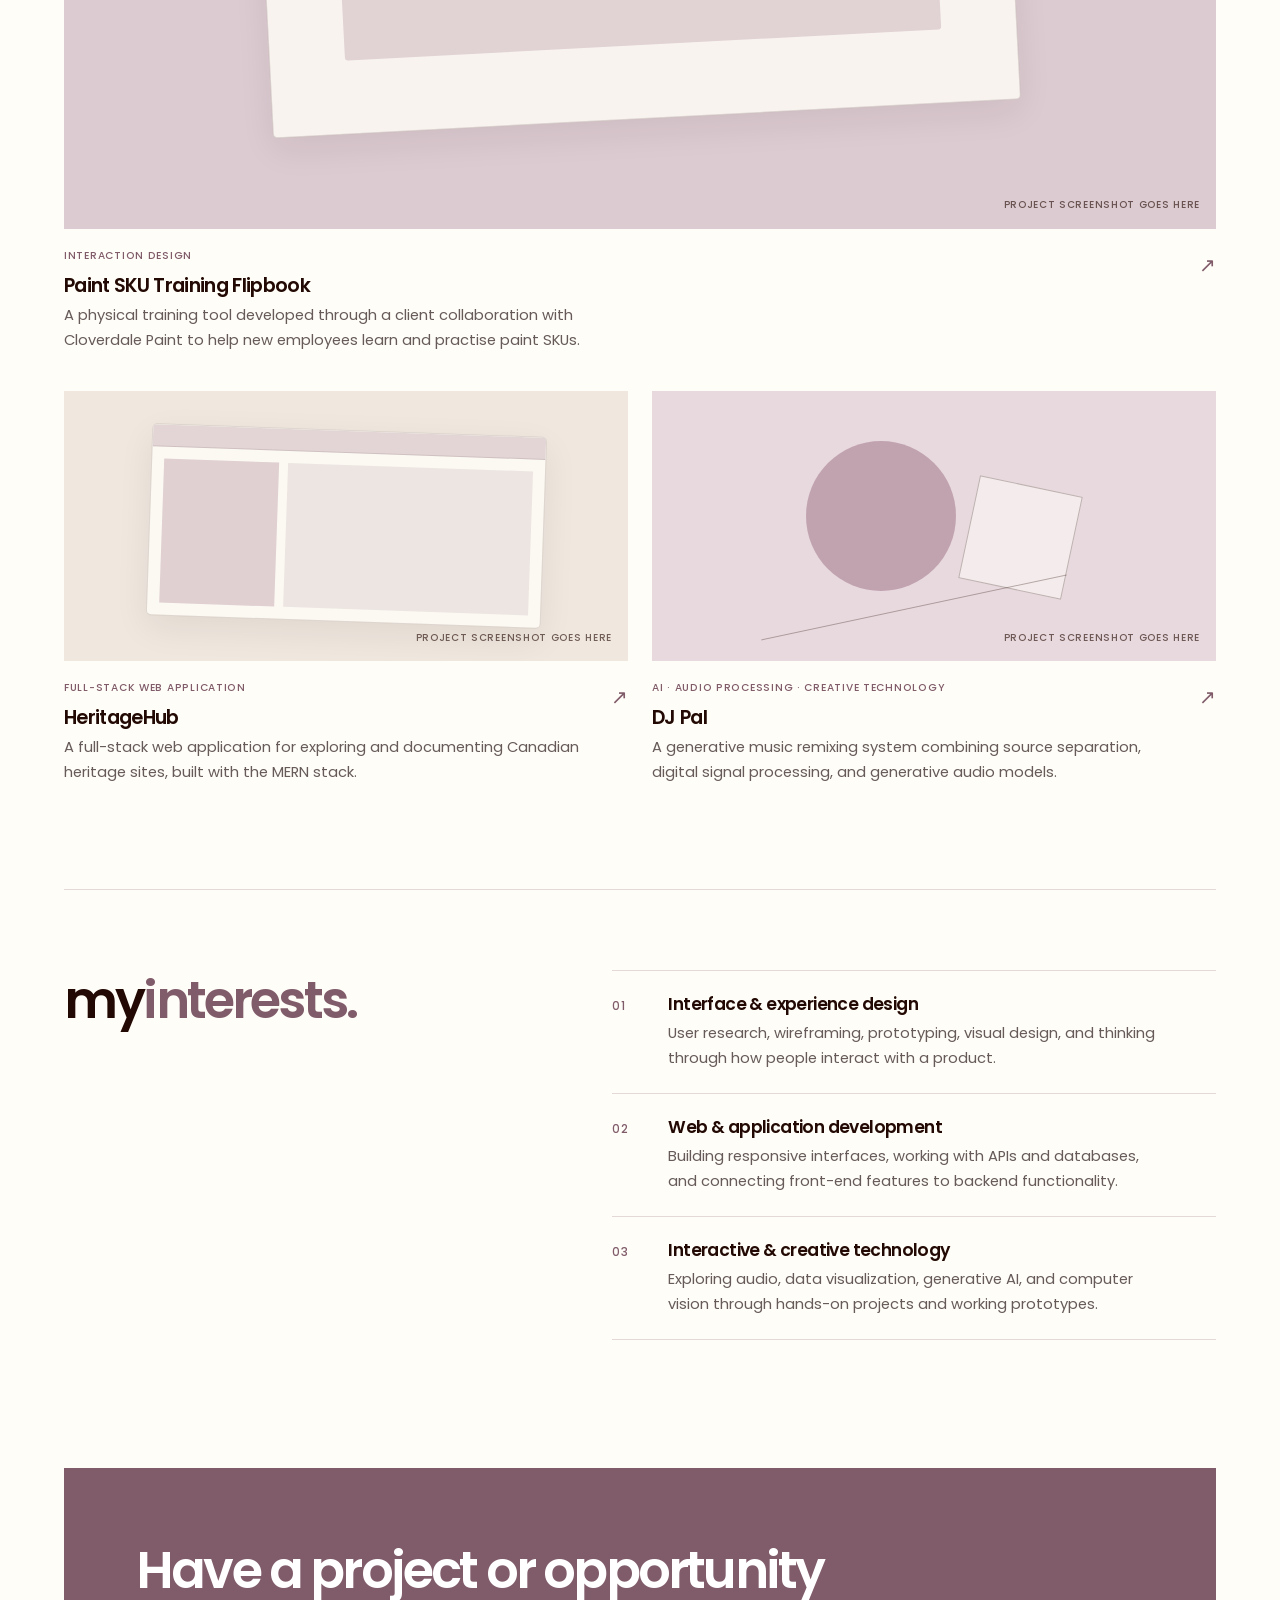
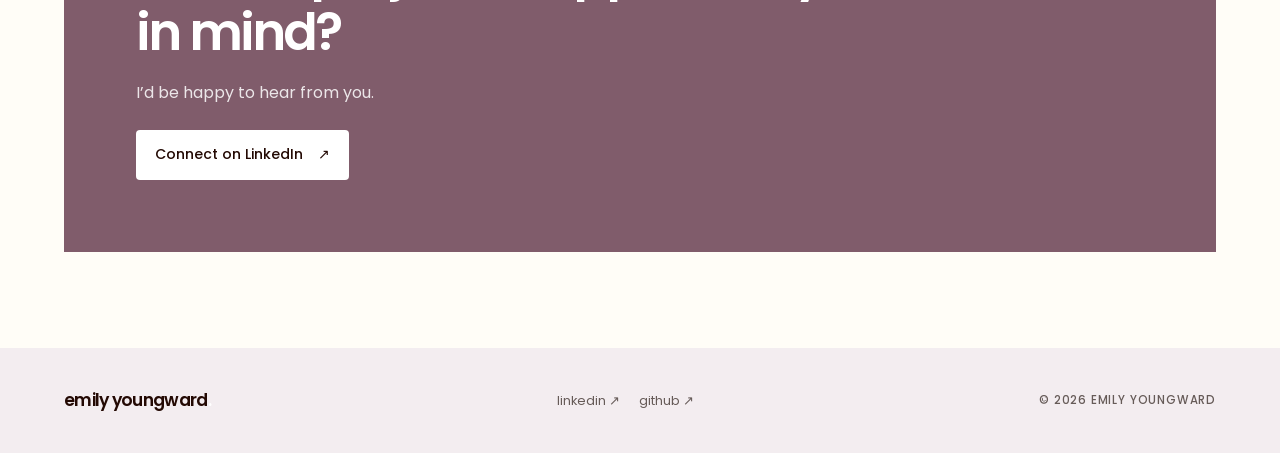
==== commit 0a5fe343: "Update index.html" ====
--- a/index.html
+++ b/index.html
@@ -5,32 +5,23 @@
   <meta name="viewport" content="width=device-width, initial-scale=1.0">
   <title>Emily Youngward — Portfolio</title>
 
-  <!-- Connects to Google Fonts early to improve font loading performance. -->
   <link rel="preconnect" href="https://fonts.googleapis.com">
   <link rel="preconnect" href="https://fonts.gstatic.com" crossorigin>
-
-  <!-- Imports the Poppins font in the weights used throughout the website. -->
   <link href="https://fonts.googleapis.com/css2?family=Poppins:wght@400;500;600;700&display=swap" rel="stylesheet">
-
 
   <link rel="stylesheet" href="css/style.css">
   <script src="javascript/main.js" defer></script>
 </head>
 
 <body>
-  <!-- Accessibility link that lets keyboard users skip directly to the main content. -->
   <a class="skip-link" href="#main-content">Skip to content</a>
 
-  <!-- Shared site header containing the logo and navigation. -->
   <header class="site-header">
     <div class="header-inner">
-
-      <!-- Wordmark links back to the home page. -->
       <a class="wordmark" href="index.html" aria-label="Emily Youngward home">
         emily youngward<span>.</span>
       </a>
 
-      <!-- Mobile navigation button. JavaScript controls its expanded state. -->
       <button class="menu-toggle" type="button"
         aria-label="Open navigation"
         aria-expanded="false"
@@ -39,7 +30,6 @@
         <span></span>
       </button>
 
-      <!-- Main navigation. The active class identifies the current page. -->
       <nav class="site-nav" id="primary-navigation" aria-label="Main navigation">
         <a class="nav-link active" href="index.html" aria-current="page">home</a>
         <a class="nav-link" href="work.html">projects</a>
@@ -49,34 +39,26 @@
     </div>
   </header>
 
-  <!-- Main page content. The ID is the destination for the skip link. -->
   <main id="main-content">
-
-    <!-- Hero section introduces Emily and provides the primary navigation links. -->
-    <section class="page-hero about-page-hero section-shell">
+    <section class="page-hero home-hero section-shell">
       <div class="hero-copy">
-
-        <!-- Main heading. The accent class applies the highlighted text colour. -->
         <h1>
           I’m Emily Youngward, a
           <span class="accent-text">designer and developer</span>
           based in Calgary, Alberta.
         </h1>
 
-        <!-- Short introduction displayed beneath the main heading. -->
         <p class="hero-description">
-          I’m interested in how design and technology come together to solve problems. 
-          My work ranges from web applications and interaction design to experiments with AI, audio, and data. 
-          I enjoy figuring out how things should work, building them, and working through the details that make an 
-          experience feel intuitive.
+          I’m interested in how design and technology come together to solve problems.
+          My work ranges from web applications and interaction design to experiments
+          with AI, audio, and data. I enjoy figuring out how things should work,
+          building them, and working through the details that make an experience feel intuitive.
         </p>
 
-        <!-- Calls to action linking to the projects and about pages. -->
         <div class="hero-actions">
           <a class="button button-primary" href="work.html">
             Explore my work <span aria-hidden="true">↗</span>
           </a>
-
           <a class="text-link" href="about.html">
             A little about me <span aria-hidden="true">→</span>
           </a>
@@ -84,53 +66,36 @@
       </div>
     </section>
 
-    <!-- Introduction section describing the background and areas of interest. -->
     <section class="capabilities-section section-shell">
-      <div class="section-kicker">
-      </div>
-
       <div class="intro-content">
-        <h2>
-          introduction.
-        </h2>
+        <h2>introduction.</h2>
 
         <p>
-          I’m a recent Interactive Arts & Technology graduate from Simon Fraser University with experience in 
-          web and mobile development, interaction design, and creative technology.
+          I’m a recent Interactive Arts & Technology graduate from Simon Fraser University
+          with experience in web and mobile development, interaction design, and creative technology.
           I enjoy taking an idea from an early concept through to something people can actually interact with.
           I’ve worked on websites, mobile apps, interactive visualizations, AI projects, and computer-vision systems.
-
         </p>
       </div>
     </section>
 
-    <!-- Featured projects section. Each article represents one project card. -->
     <section class="featured-work section-shell">
       <div class="section-heading">
         <div>
-          <div class="section-kicker">
-          </div>
           <h2>featured<span class="accent-text">projects.</span></h2>
         </div>
-
-        <!-- Link to the full projects page. -->
         <a class="text-link section-heading-link" href="work.html">
           All projects <span aria-hidden="true">→</span>
         </a>
       </div>
 
-      <!-- Grid containing the three featured project cards. -->
       <div class="project-grid">
-
-        <!-- Featured project one. The large class makes it span the grid width. -->
         <article class="project-card project-card-large">
           <a class="project-visual project-visual-mauve"
              href="projects/paint-sku-flipbook.html"
              aria-label="View Paint SKU Training Flipbook details">
-
-            <!-- Placeholder artwork displayed until a real project image is added. -->
-            <span class="project-placeholder-label">Project image goes here</span>
-            <span class="placeholder-window placeholder-window-large">
+            <span class="project-placeholder-label">Project screenshot goes here</span>
+            <span class="placeholder-window placeholder-window-large" aria-hidden="true">
               <span class="placeholder-window-bar"></span>
               <span class="placeholder-window-line"></span>
               <span class="placeholder-window-line short"></span>
@@ -138,33 +103,26 @@
             </span>
           </a>
 
-          <!-- Project category, title, description, and decorative arrow. -->
           <div class="project-info">
             <div>
               <p class="project-type">Interaction design</p>
-              <h3>
-                <a href="projects/paint-sku-flipbook.html">Paint SKU Training Flipbook</a>
-              </h3>
+              <h3><a href="projects/paint-sku-flipbook.html">Paint SKU Training Flipbook</a></h3>
               <p class="project-summary">
-                A training tool designed to help paint-store employees learn product information 
-                through a more interactive, approachable format.
-              </p>
-            </div>
-            <a class="project-arrow"    
-            href="projects/paint-sku-flipbook.html"
-            aria-label="View Paint SKU Training Flipbook project">↗</a>
+                A physical training tool developed through a client collaboration with
+                Cloverdale Paint to help new employees learn and practise paint SKUs.
+              </p>
+            </div>
+            <a class="project-arrow" href="projects/paint-sku-flipbook.html"
+               aria-label="View Paint SKU Training Flipbook project">↗</a>
           </div>
         </article>
 
-        <!-- Featured project two. -->
         <article class="project-card">
           <a class="project-visual project-visual-cream"
              href="projects/heritage-hub.html"
              aria-label="View HeritageHub details">
-
-            <!-- CSS-created browser illustration used as a temporary image. -->
-            <span class="project-placeholder-label">Project image goes here</span>
-            <span class="placeholder-browser">
+            <span class="project-placeholder-label">Project screenshot goes here</span>
+            <span class="placeholder-browser" aria-hidden="true">
               <span class="placeholder-window-bar"></span>
               <span class="placeholder-browser-content">
                 <span class="placeholder-browser-sidebar"></span>
@@ -176,29 +134,23 @@
           <div class="project-info">
             <div>
               <p class="project-type">Full-stack web application</p>
-              <h3>
-                <a href="projects/heritage-hub.html">HeritageHub</a>
-              </h3>
+              <h3><a href="projects/heritage-hub.html">HeritageHub</a></h3>
               <p class="project-summary">
-                A full-stack web application for exploring and documenting Canadian heritage sites, 
-                built with the MERN stack.
-              </p>
-            </div>
-            <a class="project-arrow"    
-            href="projects/heritage-hub.html"
-            aria-label="View HeritageHub project">↗</a>
+                A full-stack web application for exploring and documenting Canadian
+                heritage sites, built with the MERN stack.
+              </p>
+            </div>
+            <a class="project-arrow" href="projects/heritage-hub.html"
+               aria-label="View HeritageHub project">↗</a>
           </div>
         </article>
 
-        <!-- Featured project three. -->
         <article class="project-card">
           <a class="project-visual project-visual-rose"
              href="projects/dj-pal.html"
              aria-label="View DJ Pal details">
-
-            <!-- CSS-created geometric illustration used as a temporary image. -->
-            <span class="project-placeholder-label">Project image goes here</span>
-            <span class="placeholder-art">
+            <span class="project-placeholder-label">Project screenshot goes here</span>
+            <span class="placeholder-art" aria-hidden="true">
               <span class="placeholder-art-circle"></span>
               <span class="placeholder-art-square"></span>
               <span class="placeholder-art-line"></span>
@@ -207,42 +159,32 @@
 
           <div class="project-info">
             <div>
-              <p class="project-type">AI/creative technology</p>
-              <h3>
-                <a href="projects/dj-pal.html">DJ Pal</a>
-              </h3>
+              <p class="project-type">AI · Audio processing · Creative technology</p>
+              <h3><a href="projects/dj-pal.html">DJ Pal</a></h3>
               <p class="project-summary">
-                An AI-powered music remixing tool that combines source separation and 
-                generative audio models in an interface for experimenting with sound.
-              </p>
-            </div>
-            <a class="project-arrow"    
-            href="projects/dj-pal.html"
-            aria-label="View DJ Pal project">↗</a>
+                A generative music remixing system combining source separation,
+                digital signal processing, and generative audio models.
+              </p>
+            </div>
+            <a class="project-arrow" href="projects/dj-pal.html"
+               aria-label="View DJ Pal project">↗</a>
           </div>
         </article>
       </div>
     </section>
 
-    <!-- Interests section describing three areas of professional interest. -->
     <section class="capabilities-section section-shell">
-      <div class="section-kicker">
-      </div>
-
       <div class="capabilities-layout">
-        <h2>
-          my<span class="accent-text">interests.</span>
-        </h2>
-
-        <!-- Numbered list of interests. -->
+        <h2>my<span class="accent-text">interests.</span></h2>
+
         <div class="capability-list">
-
           <article class="capability">
             <span class="capability-number">01</span>
             <div>
               <h3>Interface & experience design</h3>
               <p>
-                User research, wireframing, prototyping, and designing interactions around real user needs.
+                User research, wireframing, prototyping, visual design, and thinking
+                through how people interact with a product.
               </p>
             </div>
           </article>
@@ -252,7 +194,7 @@
             <div>
               <h3>Web & application development</h3>
               <p>
-                Building responsive interfaces, working with APIs and databases, 
+                Building responsive interfaces, working with APIs and databases,
                 and connecting front-end features to backend functionality.
               </p>
             </div>
@@ -263,8 +205,8 @@
             <div>
               <h3>Interactive & creative technology</h3>
               <p>
-                Experimenting with audio processing, generative AI, data visualization, 
-                and computer vision through working prototypes.
+                Exploring audio, data visualization, generative AI, and computer
+                vision through hands-on projects and working prototypes.
               </p>
             </div>
           </article>
@@ -272,13 +214,11 @@
       </div>
     </section>
 
-    <!-- Contact section. The ID allows navigation links to jump here. -->
     <section class="contact-section section-shell" id="contact">
       <div class="contact-panel">
         <h2>Have a project or opportunity in mind?</h2>
         <p>I’d be happy to hear from you.</p>
 
-        <!-- Opens LinkedIn in a new tab. rel prevents access to the original tab. -->
         <a class="button button-light"
            href="https://www.linkedin.com/in/emily-youngward-a0785a405"
            target="_blank"
@@ -289,7 +229,6 @@
     </section>
   </main>
 
-  <!-- Shared footer containing the wordmark, social links, and copyright. -->
   <footer class="site-footer">
     <div class="footer-inner">
       <a class="footer-wordmark" href="index.html">
@@ -307,4 +246,4 @@
     </div>
   </footer>
 </body>
-</html>+</html>
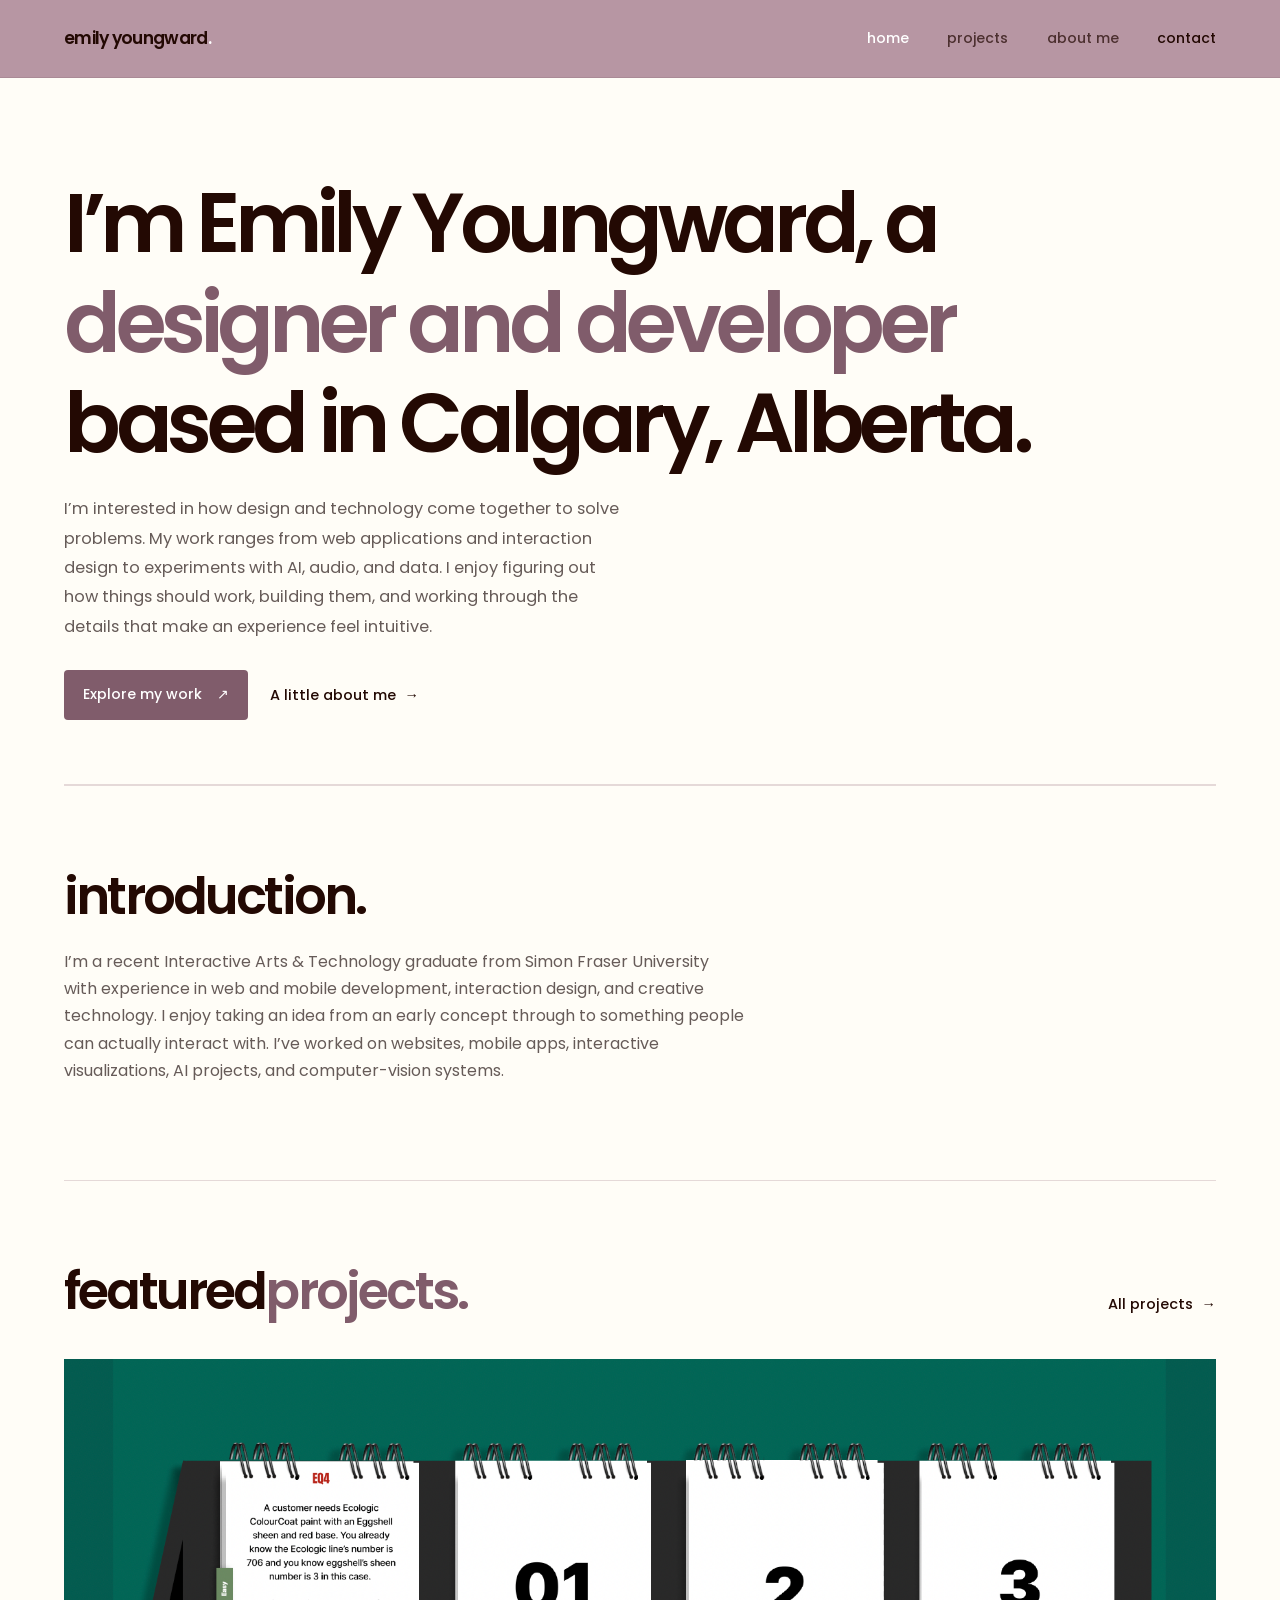
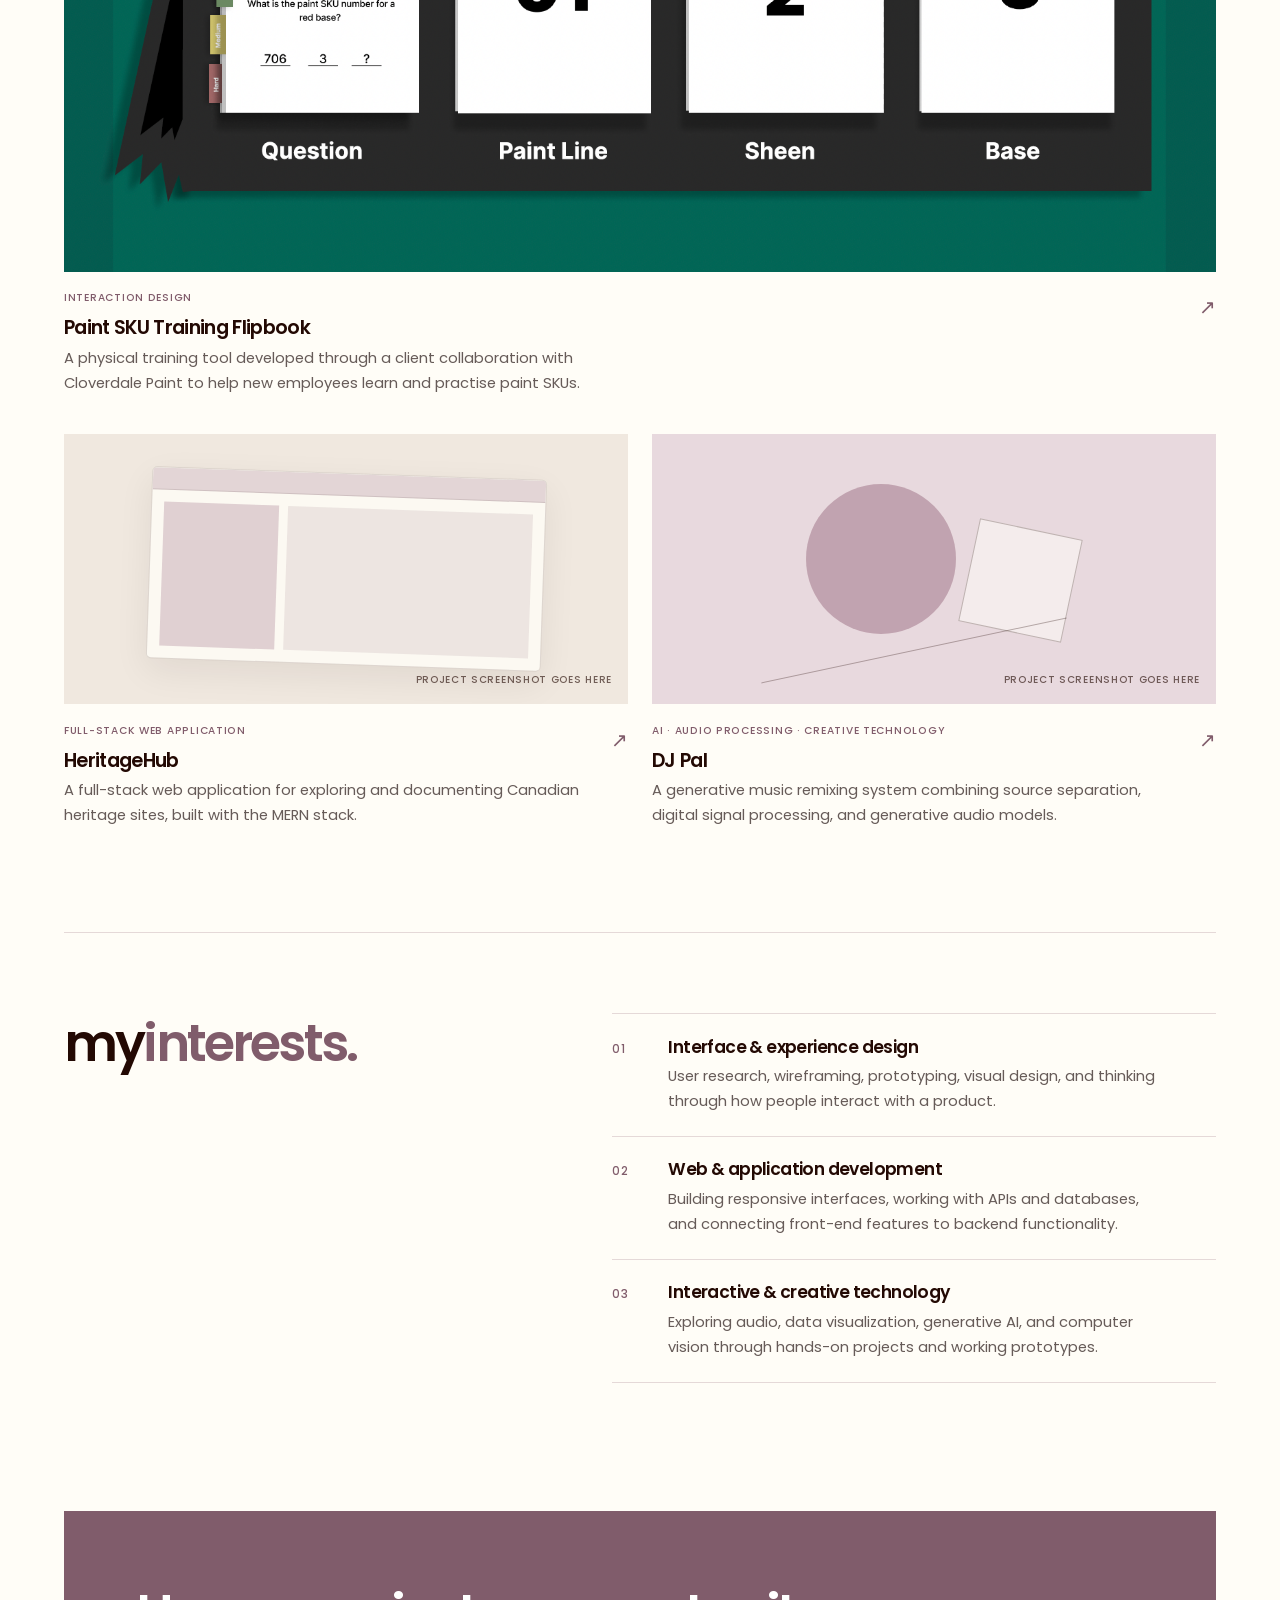
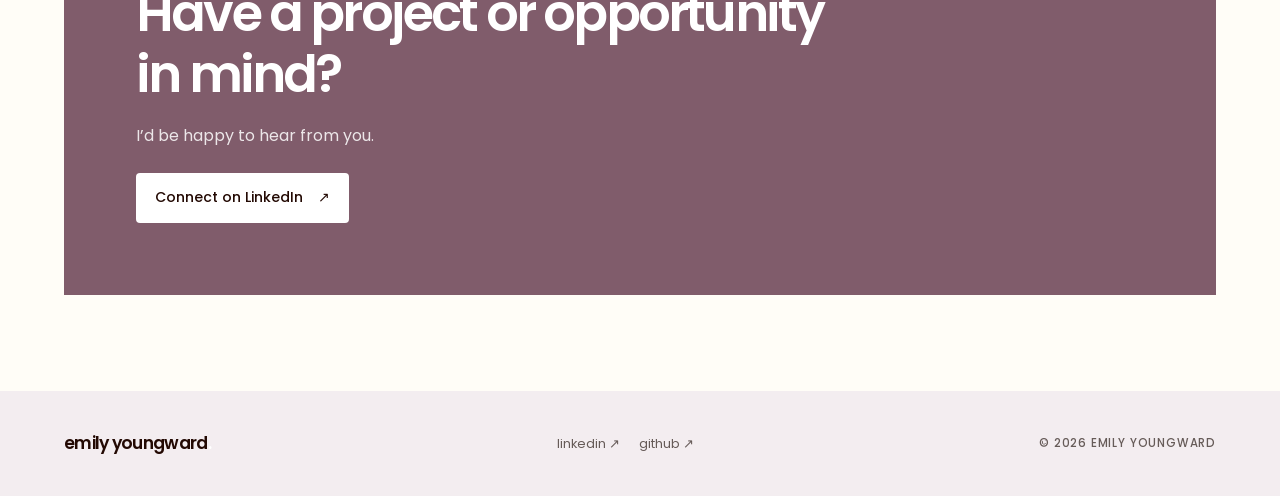
==== commit 5172d5f2: "adding image to home page" ====
--- a/index.html
+++ b/index.html
@@ -94,13 +94,7 @@
           <a class="project-visual project-visual-mauve"
              href="projects/paint-sku-flipbook.html"
              aria-label="View Paint SKU Training Flipbook details">
-            <span class="project-placeholder-label">Project screenshot goes here</span>
-            <span class="placeholder-window placeholder-window-large" aria-hidden="true">
-              <span class="placeholder-window-bar"></span>
-              <span class="placeholder-window-line"></span>
-              <span class="placeholder-window-line short"></span>
-              <span class="placeholder-window-block"></span>
-            </span>
+             <img src="images/Final_Flipbook_Photo.png" alt="Final mockup of paint SKU flipbook">
           </a>
 
           <div class="project-info">
--- a/css/style.css
+++ b/css/style.css
@@ -1,224 +1,224 @@
 /*
-  Emily Youngward - Portfolio Stylesheet
-
-  This stylesheet controls the appearance and layout of all three
-  portfolio pages: Home, Projects, and About.
-
-  The styles are organized into sections for easier maintenance.
-  Shared styles are defined first, followed by page-specific styles
-  and responsive adjustments.
+Emily Youngward - Portfolio Stylesheet
+
+This stylesheet controls the appearance and layout of all three
+portfolio pages: Home, Projects, and About.
+
+The styles are organized into sections for easier maintenance.
+Shared styles are defined first, followed by page-specific styles
+and responsive adjustments.
 */
 
 
 
 
-/* 
-   1. CSS VARIABLES
-
-   CSS custom properties store reusable values.
-
-   Using variables for colours, fonts, spacing, and transitions
-   makes it easier to maintain a consistent design across pages.
-
-   Variables are accessed using var(--variable-name).
+
+/*
+1. CSS VARIABLES
+
+CSS custom properties store reusable values.
+
+Using variables for colours, fonts, spacing, and transitions
+makes it easier to maintain a consistent design across pages.
+
+Variables are accessed using var(--variable-name).
 */
 :root {
-  --color-background: #FFFDF7;
-  --color-paper: #FFFFFF;
-  --color-paper-alt: #F3EDF0;
-  --color-ink: #230903;
-  --color-muted: #665B58;
-  --color-muted-light: #8D8180;
-  --color-accent: #B592A0;
-  --color-accent-dark: #805C6B;
-  --color-accent-light: #E9DCE1;
-  --color-line: #E5D9D8;
-  --color-white: #FFFFFF;
-
-  --font-body: "Poppins", sans-serif;
-
-  --content-width: 1180px;
-  --page-gutter: clamp(1.25rem, 5vw, 5rem);
-  --header-height: 78px;
-
-  --transition: 220ms ease;
-  --shadow-soft: 0 12px 35px rgba(35, 9, 3, 0.07);
-}
-
-
-
-/* 
-   2. GLOBAL STYLES
-
-   These rules establish the default appearance of HTML elements.
-
-   The universal selector applies box-sizing to every element,
-   making width and height calculations more predictable.
+--color-background: #FFFDF7;
+--color-paper: #FFFFFF;
+--color-paper-alt: #F3EDF0;
+--color-ink: #230903;
+--color-muted: #665B58;
+--color-muted-light: #8D8180;
+--color-accent: #B592A0;
+--color-accent-dark: #805C6B;
+--color-accent-light: #E9DCE1;
+--color-line: #E5D9D8;
+--color-white: #FFFFFF;
+
+--font-body: "Poppins", sans-serif;
+
+--content-width: 1180px;
+--page-gutter: clamp(1.25rem, 5vw, 5rem);
+--header-height: 78px;
+
+--transition: 220ms ease;
+--shadow-soft: 0 12px 35px rgba(35, 9, 3, 0.07);
+}
+
+
+
+/*
+2. GLOBAL STYLES
+
+These rules establish the default appearance of HTML elements.
+
+The universal selector applies box-sizing to every element,
+making width and height calculations more predictable.
 */
 * {
-  box-sizing: border-box;
+box-sizing: border-box;
 }
 
 html {
-  scroll-behavior: smooth;
-  scroll-padding-top: calc(var(--header-height) + 1rem);
+scroll-behavior: smooth;
+scroll-padding-top: calc(var(--header-height) + 1rem);
 }
 
 body {
-  margin: 0;
-  background: var(--color-background);
-  color: var(--color-ink);
-  font-family: var(--font-body);
-  font-size: 1rem;
-  line-height: 1.7;
-  -webkit-font-smoothing: antialiased;
+margin: 0;
+background: var(--color-background);
+color: var(--color-ink);
+font-family: var(--font-body);
+font-size: 1rem;
+line-height: 1.7;
+-webkit-font-smoothing: antialiased;
 }
 
 a {
-  color: inherit;
-  text-decoration: none;
+color: inherit;
+text-decoration: none;
 }
 
 button {
-  color: inherit;
-  font: inherit;
+color: inherit;
+font: inherit;
 }
 
 img {
-  display: block;
-  max-width: 100%;
+display: block;
+max-width: 100%;
 }
 
 ::selection {
-  color: var(--color-ink);
-  background: var(--color-accent-light);
+color: var(--color-ink);
+background: var(--color-accent-light);
 }
 
 .skip-link {
-  position: absolute;
-  z-index: 1000;
-  top: 0.75rem;
-  left: 0.75rem;
-  padding: 0.65rem 1rem;
-  transform: translateY(-150%);
-  border-radius: 4px;
-  background: var(--color-ink);
-  color: var(--color-white);
+position: absolute;
+z-index: 1000;
+top: 0.75rem;
+left: 0.75rem;
+padding: 0.65rem 1rem;
+transform: translateY(-150%);
+border-radius: 4px;
+background: var(--color-ink);
+color: var(--color-white);
 }
 
 .skip-link:focus {
-  transform: translateY(0);
-}
-
+transform: translateY(0);
+}
 
 /*
-  Shared content container.
-
-  The min() function prevents the container from exceeding
-  the maximum content width while maintaining responsive
-  spacing on smaller screens.
-
-  margin-inline: auto centres the container horizontally.
+Shared content container.
+
+The min() function prevents the container from exceeding
+the maximum content width while maintaining responsive
+spacing on smaller screens.
+
+margin-inline: auto centres the container horizontally.
 */
 .section-shell {
-  width: min(100% - (var(--page-gutter) * 2), var(--content-width));
-  margin-inline: auto;
+width: min(100% - (var(--page-gutter) * 2), var(--content-width));
+margin-inline: auto;
 }
 
 
 
 /*
-   3. HEADER AND NAVIGATION
-
-   The header is shared across all pages.
-
-   position: sticky keeps it at the top of the viewport
-   while scrolling, without removing it from the document flow.
-
-   z-index ensures the header appears above page content.
+3. HEADER AND NAVIGATION
+
+The header is shared across all pages.
+
+position: sticky keeps it at the top of the viewport
+while scrolling, without removing it from the document flow.
+
+z-index ensures the header appears above page content.
 */
 .site-header {
-  position: sticky;
-  z-index: 100;
-  top: 0;
-  height: var(--header-height);
-  border-bottom: 1px solid rgba(35, 9, 3, 0.08);
-  background: rgba(181, 146, 160, 0.96);
-  backdrop-filter: blur(10px);
+position: sticky;
+z-index: 100;
+top: 0;
+height: var(--header-height);
+border-bottom: 1px solid rgba(35, 9, 3, 0.08);
+background: rgba(181, 146, 160, 0.96);
+backdrop-filter: blur(10px);
 }
 
 .header-inner {
-  display: flex;
-  width: min(100% - (var(--page-gutter) * 2), var(--content-width));
-  height: 100%;
-  margin-inline: auto;
-  align-items: center;
-  justify-content: space-between;
+display: flex;
+width: min(100% - (var(--page-gutter) * 2), var(--content-width));
+height: 100%;
+margin-inline: auto;
+align-items: center;
+justify-content: space-between;
 }
 
 .wordmark,
 .footer-wordmark {
-  font-size: 1.08rem;
-  font-weight: 600;
-  letter-spacing: -0.04em;
+font-size: 1.08rem;
+font-weight: 600;
+letter-spacing: -0.04em;
 }
 
 .wordmark span,
 .footer-wordmark span {
-  color: var(--color-white);
-}
-
+color: var(--color-white);
+}
 
 /*
-  Desktop navigation uses Flexbox to arrange the links horizontally.
-
-  The gap property controls the spacing between navigation items.
-  clamp() allows the spacing to adjust between a minimum and maximum
-  value depending on the viewport width.
+Desktop navigation uses Flexbox to arrange the links horizontally.
+
+The gap property controls the spacing between navigation items.
+clamp() allows the spacing to adjust between a minimum and maximum
+value depending on the viewport width.
 */
 .site-nav {
-  display: flex;
-  align-items: center;
-  gap: clamp(1.2rem, 3vw, 2.5rem);
+display: flex;
+align-items: center;
+gap: clamp(1.2rem, 3vw, 2.5rem);
 }
 
 .nav-link,
 .nav-contact {
-  font-size: 0.88rem;
-  font-weight: 500;
-  transition: color var(--transition);
+font-size: 0.88rem;
+font-weight: 500;
+transition: color var(--transition);
 }
 
 .nav-link {
-  color: rgba(35, 9, 3, 0.72);
+color: rgba(35, 9, 3, 0.72);
 }
 
 .nav-link:hover,
 .nav-link.active,
 .nav-contact:hover {
-  color: var(--color-white);
+color: var(--color-white);
 }
 
 .nav-contact:hover {
-  border-color: var(--color-white);
+border-color: var(--color-white);
 }
 
 .menu-toggle {
-  display: none;
-}
+display: none;
+}
+
 
 
 
 
 /*
-   4. TYPOGRAPHY
-
-   Shared text styles establish the visual hierarchy.
-
-   clamp() creates fluid font sizes that adjust with viewport width
-   while respecting minimum and maximum sizes.
-
-   Letter-spacing is used to adjust the spacing between characters.
+4. TYPOGRAPHY
+
+Shared text styles establish the visual hierarchy.
+
+clamp() creates fluid font sizes that adjust with viewport width
+while respecting minimum and maximum sizes.
+
+Letter-spacing is used to adjust the spacing between characters.
 */
 .eyebrow,
 .section-kicker,
@@ -227,779 +227,790 @@
 .capability-number,
 .education-location,
 .footer-year {
-  font-size: 0.72rem;
-  font-weight: 500;
-  letter-spacing: 0.07em;
-  line-height: 1.5;
-  text-transform: uppercase;
+font-size: 0.72rem;
+font-weight: 500;
+letter-spacing: 0.07em;
+line-height: 1.5;
+text-transform: uppercase;
 }
 
 .eyebrow {
-  margin: 0 0 1.25rem;
-  color: var(--color-accent-dark);
+margin: 0 0 1.25rem;
+color: var(--color-accent-dark);
 }
 
 .section-kicker {
-  display: flex;
-  align-items: center;
-  gap: 0.8rem;
-  margin-bottom: 1.3rem;
-  color: var(--color-muted-light);
+display: flex;
+align-items: center;
+gap: 0.8rem;
+margin-bottom: 1.3rem;
+color: var(--color-muted-light);
 }
 
 .section-kicker::before {
-  display: block;
-  width: 25px;
-  height: 1px;
-  background: var(--color-accent);
-  content: "";
+display: block;
+width: 25px;
+height: 1px;
+background: var(--color-accent);
+content: "";
 }
 
 .section-label {
-  color: var(--color-muted);
+color: var(--color-muted);
 }
 
 h1,
 h2,
 h3,
 p {
-  margin-top: 0;
+margin-top: 0;
 }
 
 h1,
 h2,
 h3 {
-  color: var(--color-ink);
-  font-weight: 600;
-  line-height: 1.2;
+color: var(--color-ink);
+font-weight: 600;
+line-height: 1.2;
 }
 
 h1 {
-  font-size: clamp(2.8rem, 6.5vw, 5.6rem);
-  letter-spacing: -0.065em;
+font-size: clamp(2.8rem, 6.5vw, 5.6rem);
+letter-spacing: -0.065em;
 }
 
 h2 {
-  font-size: clamp(1.9rem, 4vw, 3.2rem);
-  letter-spacing: -0.055em;
+font-size: clamp(1.9rem, 4vw, 3.2rem);
+letter-spacing: -0.055em;
 }
 
 h3 {
-  font-size: 1.2rem;
-  letter-spacing: -0.035em;
+font-size: 1.2rem;
+letter-spacing: -0.035em;
 }
 
 .accent-text {
-  color: var(--color-accent-dark);
-}
-
-
-
-/* 
-   5. BUTTONS AND LINKS
-
-   These styles are reused across the website.
-
-   Inline-flex allows button text and decorative arrows to sit
-   together while supporting alignment and spacing.
-
-   Transitions create subtle hover effects.
+color: var(--color-accent-dark);
+}
+
+
+
+/*
+5. BUTTONS AND LINKS
+
+These styles are reused across the website.
+
+Inline-flex allows button text and decorative arrows to sit
+together while supporting alignment and spacing.
+
+Transitions create subtle hover effects.
 */
 .button {
-  display: inline-flex;
-  min-height: 47px;
-  align-items: center;
-  justify-content: center;
-  gap: 0.9rem;
-  padding: 0.75rem 1.15rem;
-  border: 1px solid transparent;
-  border-radius: 4px;
-  font-size: 0.88rem;
-  font-weight: 500;
-  transition:
-    background var(--transition),
-    border-color var(--transition),
-    color var(--transition),
-    transform var(--transition);
+display: inline-flex;
+min-height: 47px;
+align-items: center;
+justify-content: center;
+gap: 0.9rem;
+padding: 0.75rem 1.15rem;
+border: 1px solid transparent;
+border-radius: 4px;
+font-size: 0.88rem;
+font-weight: 500;
+transition:
+background var(--transition),
+border-color var(--transition),
+color var(--transition),
+transform var(--transition);
 }
 
 .button:hover {
-  transform: translateY(-2px);
+transform: translateY(-2px);
 }
 
 .button-primary {
-  background: var(--color-accent-dark);
-  color: var(--color-white);
+background: var(--color-accent-dark);
+color: var(--color-white);
 }
 
 .button-primary:hover {
-  background: var(--color-ink);
+background: var(--color-ink);
 }
 
 .button-light {
-  background: var(--color-paper);
-  color: var(--color-ink);
+background: var(--color-paper);
+color: var(--color-ink);
 }
 
 .button-light:hover {
-  background: var(--color-accent-light);
+background: var(--color-accent-light);
 }
 
 .text-link {
-  display: inline-flex;
-  align-items: center;
-  gap: 0.55rem;
-  color: var(--color-ink);
-  font-size: 0.9rem;
-  font-weight: 500;
-  transition: color var(--transition);
+display: inline-flex;
+align-items: center;
+gap: 0.55rem;
+color: var(--color-ink);
+font-size: 0.9rem;
+font-weight: 500;
+transition: color var(--transition);
 }
 
 .text-link:hover {
-  color: var(--color-accent-dark);
+color: var(--color-accent-dark);
 }
 
 /* Home hero */
 .hero-copy {
-  position: relative;
-  z-index: 1;
+position: relative;
+z-index: 1;
 }
 
 .hero-description {
-  max-width: 560px;
-  margin-bottom: 1.8rem;
-  color: var(--color-muted);
-  font-size: 1.02rem;
-  line-height: 1.8;
+max-width: 560px;
+margin-bottom: 1.8rem;
+color: var(--color-muted);
+font-size: 1.02rem;
+line-height: 1.8;
 }
 
 .hero-actions {
-  display: flex;
-  flex-wrap: wrap;
-  align-items: center;
-  gap: 1.35rem;
+display: flex;
+flex-wrap: wrap;
+align-items: center;
+gap: 1.35rem;
 }
 
 /* Introduction */
 .intro-content h2 {
-  max-width: 800px;
-  margin-bottom: 1.3rem;
+max-width: 800px;
+margin-bottom: 1.3rem;
 }
 
 .intro-content p {
-  max-width: 680px;
-  margin-bottom: 0;
-  color: var(--color-muted);
-  font-size: 1rem;
+max-width: 680px;
+margin-bottom: 0;
+color: var(--color-muted);
+font-size: 1rem;
 }
 
 /* Featured projects */
 .featured-work {
-  padding-block: 5rem 6.5rem;
-  border-top: 1px solid var(--color-line);
+padding-block: 5rem 6.5rem;
+border-top: 1px solid var(--color-line);
 }
 
 .section-heading {
-  display: flex;
-  align-items: end;
-  justify-content: space-between;
-  gap: 2rem;
-  margin-bottom: 2.3rem;
+display: flex;
+align-items: end;
+justify-content: space-between;
+gap: 2rem;
+margin-bottom: 2.3rem;
 }
 
 .section-heading h2 {
-  max-width: 700px;
-  margin-bottom: 0;
+max-width: 700px;
+margin-bottom: 0;
 }
 
 .section-heading-link {
-  flex: 0 0 auto;
-  margin-bottom: 0.35rem;
+flex: 0 0 auto;
+margin-bottom: 0.35rem;
 }
 
 .project-grid {
-  display: grid;
-  grid-template-columns: repeat(2, minmax(0, 1fr));
-  gap: 2.4rem 1.5rem;
+display: grid;
+grid-template-columns: repeat(2, minmax(0, 1fr));
+gap: 2.4rem 1.5rem;
 }
 
 .project-card-large {
-  grid-column: 1 / -1;
+grid-column: 1 / -1;
 }
 
 .project-visual {
-  position: relative;
-  display: flex;
-  min-height: 270px;
-  align-items: center;
-  justify-content: center;
-  overflow: hidden;
-  isolation: isolate;
-  transition: transform var(--transition), box-shadow var(--transition);
+position: relative;
+display: flex;
+min-height: 270px;
+align-items: center;
+justify-content: center;
+overflow: hidden;
+isolation: isolate;
+transition: transform var(--transition), box-shadow var(--transition);
+}
+
+.project-visual img {
+  width: 100%;
+  height: 100%;
+  object-fit: cover;
 }
 
 .project-card-large .project-visual {
-  min-height: clamp(320px, 40vw, 470px);
+min-height: clamp(320px, 40vw, 470px);
 }
 
 .project-visual:hover {
-  transform: translateY(-6px);
-  box-shadow: 0 12px 24px rgba(70, 55, 65, 0.12);
+transform: translateY(-6px);
+box-shadow: 0 12px 24px rgba(70, 55, 65, 0.12);
 }
 
 .project-visual:focus-visible {
-  outline: 2px solid var(--color-accent);
-  outline-offset: 4px;
+outline: 2px solid var(--color-accent);
+outline-offset: 4px;
 }
 
 .project-visual-mauve {
-  background: #DCCBD1;
+background: #DCCBD1;
 }
 
 .project-visual-cream {
-  background: #F0E8DF;
+background: #F0E8DF;
 }
 
 .project-visual-rose {
-  background: #E8D9DE;
+background: #E8D9DE;
 }
 
 .project-placeholder-label {
-  position: absolute;
-  right: 1rem;
-  bottom: 1rem;
-  z-index: 3;
-  color: rgba(35, 9, 3, 0.62);
-  font-size: 0.62rem;
+position: absolute;
+right: 1rem;
+bottom: 1rem;
+z-index: 3;
+color: rgba(35, 9, 3, 0.62);
+font-size: 0.62rem;
 }
 
 .placeholder-window,
 .placeholder-browser {
-  position: relative;
-  display: block;
-  width: 57%;
-  min-height: 185px;
-  overflow: hidden;
-  border: 1px solid rgba(35, 9, 3, 0.14);
-  border-radius: 5px;
-  background: rgba(255, 253, 247, 0.8);
-  box-shadow: var(--shadow-soft);
-  transform: rotate(-3deg);
+position: relative;
+display: block;
+width: 57%;
+min-height: 185px;
+overflow: hidden;
+border: 1px solid rgba(35, 9, 3, 0.14);
+border-radius: 5px;
+background: rgba(255, 253, 247, 0.8);
+box-shadow: var(--shadow-soft);
+transform: rotate(-3deg);
 }
 
 .placeholder-window-large {
-  width: 65%;
-  min-height: 250px;
+width: 65%;
+min-height: 250px;
 }
 
 .placeholder-window-bar {
-  display: block;
-  height: 22px;
-  border-bottom: 1px solid rgba(35, 9, 3, 0.1);
-  background: rgba(181, 146, 160, 0.35);
+display: block;
+height: 22px;
+border-bottom: 1px solid rgba(35, 9, 3, 0.1);
+background: rgba(181, 146, 160, 0.35);
 }
 
 .placeholder-window-line {
-  display: block;
-  width: 62%;
-  height: 7px;
-  margin: 22px 0 0 10%;
-  border-radius: 5px;
-  background: rgba(128, 92, 107, 0.3);
+display: block;
+width: 62%;
+height: 7px;
+margin: 22px 0 0 10%;
+border-radius: 5px;
+background: rgba(128, 92, 107, 0.3);
 }
 
 .placeholder-window-line.short {
-  width: 38%;
-  margin-top: 10px;
+width: 38%;
+margin-top: 10px;
 }
 
 .placeholder-window-block {
-  display: block;
-  width: 80%;
-  height: 85px;
-  margin: 22px auto 0;
-  border-radius: 3px;
-  background: rgba(181, 146, 160, 0.35);
+display: block;
+width: 80%;
+height: 85px;
+margin: 22px auto 0;
+border-radius: 3px;
+background: rgba(181, 146, 160, 0.35);
 }
 
 .placeholder-browser {
-  width: 70%;
-  min-height: 190px;
-  transform: rotate(2deg);
+width: 70%;
+min-height: 190px;
+transform: rotate(2deg);
 }
 
 .placeholder-browser-content {
-  display: grid;
-  min-height: 168px;
-  grid-template-columns: 0.32fr 0.68fr;
-  gap: 9px;
-  padding: 12px;
+display: grid;
+min-height: 168px;
+grid-template-columns: 0.32fr 0.68fr;
+gap: 9px;
+padding: 12px;
 }
 
 .placeholder-browser-sidebar {
-  background: rgba(181, 146, 160, 0.4);
+background: rgba(181, 146, 160, 0.4);
 }
 
 .placeholder-browser-main {
-  background: rgba(128, 92, 107, 0.13);
+background: rgba(128, 92, 107, 0.13);
 }
 
 .placeholder-art {
-  position: relative;
-  width: 65%;
-  height: 190px;
+position: relative;
+width: 65%;
+height: 190px;
 }
 
 .placeholder-art-circle {
-  position: absolute;
-  top: 5%;
-  left: 15%;
-  width: 150px;
-  height: 150px;
-  border-radius: 50%;
-  background: rgba(181, 146, 160, 0.75);
+position: absolute;
+top: 5%;
+left: 15%;
+width: 150px;
+height: 150px;
+border-radius: 50%;
+background: rgba(181, 146, 160, 0.75);
 }
 
 .placeholder-art-square {
-  position: absolute;
-  top: 28%;
-  right: 12%;
-  width: 105px;
-  height: 105px;
-  border: 1px solid rgba(35, 9, 3, 0.25);
-  background: rgba(255, 253, 247, 0.55);
-  transform: rotate(12deg);
+position: absolute;
+top: 28%;
+right: 12%;
+width: 105px;
+height: 105px;
+border: 1px solid rgba(35, 9, 3, 0.25);
+background: rgba(255, 253, 247, 0.55);
+transform: rotate(12deg);
 }
 
 .placeholder-art-line {
-  position: absolute;
-  bottom: 7%;
-  left: 2%;
-  width: 85%;
-  height: 1px;
-  background: rgba(35, 9, 3, 0.3);
-  transform: rotate(-12deg);
+position: absolute;
+bottom: 7%;
+left: 2%;
+width: 85%;
+height: 1px;
+background: rgba(35, 9, 3, 0.3);
+transform: rotate(-12deg);
 }
 
 .project-info {
-  display: flex;
-  align-items: flex-start;
-  justify-content: space-between;
-  gap: 1rem;
-  padding-top: 1.15rem;
+display: flex;
+align-items: flex-start;
+justify-content: space-between;
+gap: 1rem;
+padding-top: 1.15rem;
 }
 
 .project-type {
-  margin-bottom: 0.45rem;
-  color: var(--color-accent-dark);
-  font-size: 0.65rem;
+margin-bottom: 0.45rem;
+color: var(--color-accent-dark);
+font-size: 0.65rem;
 }
 
 .project-info h3 {
-  margin-bottom: 0.4rem;
+margin-bottom: 0.4rem;
 }
 
 .project-info h3 a {
-  color: inherit;
-  text-decoration: none;
-  transition: color 0.2s ease;
+color: inherit;
+text-decoration: none;
+transition: color 0.2s ease;
 }
 
 .project-info h3 a:hover {
-  color: var(--color-accent);
+color: var(--color-accent);
 }
 
 .project-info h3 a:focus-visible {
-  outline: 2px solid var(--color-accent);
-  outline-offset: 4px;
+outline: 2px solid var(--color-accent);
+outline-offset: 4px;
 }
 
 .project-summary {
-  max-width: 540px;
-  margin-bottom: 0;
-  color: var(--color-muted);
-  font-size: 0.92rem;
+max-width: 540px;
+margin-bottom: 0;
+color: var(--color-muted);
+font-size: 0.92rem;
 }
 
 .project-arrow {
-  color: var(--color-accent-dark);
-  font-size: 1.25rem;
-  transition: color var(--transition), transform var(--transition);
+color: var(--color-accent-dark);
+font-size: 1.25rem;
+transition: color var(--transition), transform var(--transition);
 }
 
 .project-arrow:hover {
-  color: var(--color-accent);
-  transform: translate(3px, -3px);
+color: var(--color-accent);
+transform: translate(3px, -3px);
 }
 
 .project-arrow:focus-visible {
-  outline: 2px solid var(--color-accent);
-  outline-offset: 4px;
+outline: 2px solid var(--color-accent);
+outline-offset: 4px;
 }
 
 /* Capabilities */
 
 /*
-  The capabilities section uses CSS Grid to separate the heading
-  from the list of interests.
-
-  Grid columns control the relative width of each area.
-  The gap property creates space between the columns.
+The capabilities section uses CSS Grid to separate the heading
+from the list of interests.
+
+Grid columns control the relative width of each area.
+The gap property creates space between the columns.
 */
 
 .capabilities-section {
-  padding-block: 5rem 6rem;
-  border-top: 1px solid var(--color-line);
+padding-block: 5rem 6rem;
+border-top: 1px solid var(--color-line);
 }
 
 .capabilities-layout {
-  display: grid;
-  grid-template-columns: 0.85fr 1.15fr;
-  gap: clamp(2rem, 8vw, 8rem);
+display: grid;
+grid-template-columns: 0.85fr 1.15fr;
+gap: clamp(2rem, 8vw, 8rem);
 }
 
 .capabilities-layout h2 {
-  margin-bottom: 0;
+margin-bottom: 0;
 }
 
 .capability-list {
-  border-top: 1px solid var(--color-line);
+border-top: 1px solid var(--color-line);
 }
 
 .capability {
-  display: grid;
-  grid-template-columns: 40px 1fr;
-  gap: 1rem;
-  padding: 1.4rem 0;
-  border-bottom: 1px solid var(--color-line);
+display: grid;
+grid-template-columns: 40px 1fr;
+gap: 1rem;
+padding: 1.4rem 0;
+border-bottom: 1px solid var(--color-line);
 }
 
 .capability-number {
-  padding-top: 0.25rem;
-  color: var(--color-accent-dark);
+padding-top: 0.25rem;
+color: var(--color-accent-dark);
 }
 
 .capability h3 {
-  margin-bottom: 0.4rem;
-  font-size: 1.08rem;
+margin-bottom: 0.4rem;
+font-size: 1.08rem;
 }
 
 .capability p {
-  max-width: 500px;
-  margin-bottom: 0;
-  color: var(--color-muted);
-  font-size: 0.92rem;
+max-width: 500px;
+margin-bottom: 0;
+color: var(--color-muted);
+font-size: 0.92rem;
 }
 
 /* Contact */
 .contact-section{
-  padding-block: 2rem 6rem;
+padding-block: 2rem 6rem;
 }
 
 .contact-panel {
-  padding: clamp(2rem, 6vw, 4.5rem);
-  background: var(--color-accent-dark);
-  color: var(--color-white);
+padding: clamp(2rem, 6vw, 4.5rem);
+background: var(--color-accent-dark);
+color: var(--color-white);
 }
 
 .contact-panel .eyebrow,
 .contact-panel h2,
 .contact-panel p {
-  color: var(--color-white);
+color: var(--color-white);
 }
 
 .contact-panel .eyebrow {
-  opacity: 0.85;
+opacity: 0.85;
 }
 
 .contact-panel h2 {
-  max-width: 700px;
-  margin-bottom: 1rem;
+max-width: 700px;
+margin-bottom: 1rem;
 }
 
 .contact-panel p:not(.eyebrow) {
-  margin-bottom: 1.5rem;
-  opacity: 0.85;
+margin-bottom: 1.5rem;
+opacity: 0.85;
 }
 
 /* Page headings */
 .page-hero {
-  padding-block: 6rem 4rem;
-  border-bottom: 1px solid var(--color-line);
+padding-block: 6rem 4rem;
+border-bottom: 1px solid var(--color-line);
 }
 
 .page-hero h1 {
-  max-width: 1000px;
-  margin-bottom: 1.3rem;
+max-width: 1000px;
+margin-bottom: 1.3rem;
 }
 
 .page-hero-description {
-  max-width: 680px;
-  margin-bottom: 0;
-  color: var(--color-muted);
-  font-size: 1rem;
+max-width: 680px;
+margin-bottom: 0;
+color: var(--color-muted);
+font-size: 1rem;
 }
 
 .about-page-hero {
-  padding-bottom: 3.8rem;
+padding-bottom: 3.8rem;
 }
 
 /* Work page */
 .work-list {
-  padding-block: 1rem 5rem;
+padding-block: 1rem 5rem;
 }
 
 .case-study {
-  display: grid;
-  grid-template-columns: minmax(0, 1.05fr) minmax(0, 0.95fr);
-  gap: clamp(2rem, 6vw, 5rem);
-  align-items: center;
-  padding-block: 3.5rem;
-  border-bottom: 1px solid var(--color-line);
+display: grid;
+grid-template-columns: minmax(0, 1.05fr) minmax(0, 0.95fr);
+gap: clamp(2rem, 6vw, 5rem);
+align-items: center;
+padding-block: 3.5rem;
+border-bottom: 1px solid var(--color-line);
 }
 
 
 
 /*
-  Alternating project layout.
-
-  nth-child(even) selects every second case study.
-  Changing the visual's order creates an alternating image/text
-  arrangement on wider screens.
-
-  The responsive stylesheet resets this order on smaller screens.
+Alternating project layout.
+
+nth-child(even) selects every second case study.
+Changing the visual's order creates an alternating image/text
+arrangement on wider screens.
+
+The responsive stylesheet resets this order on smaller screens.
 */
 .case-study:nth-child(even) .case-study-visual {
-  order: 2;
+order: 2;
 }
 
 .case-study-visual {
-  position: relative;
-  display: grid;
-  min-height: 350px;
-  place-items: center;
-  overflow: hidden;
-  transition: transform var(--transition), box-shadow var(--transition);
+position: relative;
+display: grid;
+min-height: 350px;
+place-items: center;
+overflow: hidden;
+transition: transform var(--transition), box-shadow var(--transition);
+}
+
+.case-study-visual img {
+  width: 100%;
+  height: 100%;
+  object-fit: cover;
 }
 
 .case-study-visual:hover {
-  transform: translateY(-6px);
-  box-shadow: 0 12px 24px rgba(70, 55, 65, 0.12);
+transform: translateY(-6px);
+box-shadow: 0 12px 24px rgba(70, 55, 65, 0.12);
 }
 
 .case-study-visual:focus-visible {
-  outline: 2px solid var(--color-accent);
-  outline-offset: 4px;
+outline: 2px solid var(--color-accent);
+outline-offset: 4px;
 }
 
 .case-study-content h2 {
-  margin-bottom: 1rem;
-  font-size: clamp(1.9rem, 3.5vw, 2.8rem);
+margin-bottom: 1rem;
+font-size: clamp(1.9rem, 3.5vw, 2.8rem);
 }
 
 .case-study-content > p {
-  color: var(--color-muted);
+color: var(--color-muted);
 }
 
 .case-study-content h2 a {
-  color: inherit;
-  text-decoration: none;
-  transition: color 0.2s ease;
+color: inherit;
+text-decoration: none;
+transition: color 0.2s ease;
 }
 
 .case-study-content h2 a:hover {
-  color: var(--color-accent);
+color: var(--color-accent);
 }
 
 .case-study-content h2 a:focus-visible {
-  outline: 2px solid var(--color-accent);
-  outline-offset: 4px;
+outline: 2px solid var(--color-accent);
+outline-offset: 4px;
 }
 
 .project-type {
-  margin-bottom: 0.65rem;
+margin-bottom: 0.65rem;
 }
 
 .tag-list {
-  display: flex;
-  flex-wrap: wrap;
-  gap: 0.5rem;
-  margin-block: 1.2rem;
+display: flex;
+flex-wrap: wrap;
+gap: 0.5rem;
+margin-block: 1.2rem;
 }
 
 .tag-list span {
-  padding: 0.35rem 0.65rem;
-  border: 1px solid var(--color-line);
-  border-radius: 3px;
-  color: var(--color-muted);
-  font-size: 0.72rem;
+padding: 0.35rem 0.65rem;
+border: 1px solid var(--color-line);
+border-radius: 3px;
+color: var(--color-muted);
+font-size: 0.72rem;
 }
 
 .case-study-note {
-  margin-bottom: 0;
-  color: var(--color-accent-dark) !important;
-  font-size: 0.85rem;
+margin-bottom: 0;
+color: var(--color-accent-dark) !important;
+font-size: 0.85rem;
 }
 
 /* About page */
 .about-intro {
-  display: grid;
-  grid-template-columns: minmax(250px, 0.75fr) minmax(0, 1.25fr);
-  align-items: center;
-  gap: clamp(2rem, 7vw, 6rem);
-  padding-block: 5rem 6rem;
-  border-bottom: 1px solid var(--color-line);
+display: grid;
+grid-template-columns: minmax(250px, 0.75fr) minmax(0, 1.25fr);
+align-items: center;
+gap: clamp(2rem, 7vw, 6rem);
+padding-block: 5rem 6rem;
+border-bottom: 1px solid var(--color-line);
 }
 
 .about-photo-placeholder {
-  display: grid;
-  min-height: 380px;
-  place-items: center;
-  background: var(--color-accent-light);
-  color: var(--color-muted);
-  text-align: center;
-  font-size: 0.72rem;
-  font-weight: 500;
-  letter-spacing: 0.08em;
-  line-height: 1.8;
-  text-transform: uppercase;
+display: grid;
+min-height: 380px;
+place-items: center;
+background: var(--color-accent-light);
+color: var(--color-muted);
+text-align: center;
+font-size: 0.72rem;
+font-weight: 500;
+letter-spacing: 0.08em;
+line-height: 1.8;
+text-transform: uppercase;
 }
 
 .about-intro-copy p:not(.eyebrow) {
-  max-width: 650px;
-  color: var(--color-muted);
+max-width: 650px;
+color: var(--color-muted);
 }
 
 .education-section,
 .skills-section {
-  padding-block: 5rem;
-  border-bottom: 1px solid var(--color-line);
+padding-block: 5rem;
+border-bottom: 1px solid var(--color-line);
 }
 
 .education-card {
-  display: flex;
-  align-items: flex-start;
-  justify-content: space-between;
-  gap: 2rem;
-  padding: 1.7rem;
-  border: 1px solid var(--color-line);
-  background: rgba(255, 255, 255, 0.55);
+display: flex;
+align-items: flex-start;
+justify-content: space-between;
+gap: 2rem;
+padding: 1.7rem;
+border: 1px solid var(--color-line);
+background: rgba(255, 255, 255, 0.55);
 }
 
 .education-card h2 {
-  margin-bottom: 0.45rem;
-  font-size: 1.55rem;
+margin-bottom: 0.45rem;
+font-size: 1.55rem;
 }
 
 .education-degree {
-  margin-bottom: 0.35rem;
-  color: var(--color-muted);
+margin-bottom: 0.35rem;
+color: var(--color-muted);
 }
 
 .education-detail {
-  margin-bottom: 0;
-  color: var(--color-muted-light);
-  font-size: 0.9rem;
+margin-bottom: 0;
+color: var(--color-muted-light);
+font-size: 0.9rem;
 }
 
 .education-location {
-  flex: 0 0 auto;
-  padding-top: 0.25rem;
-  color: var(--color-muted-light);
+flex: 0 0 auto;
+padding-top: 0.25rem;
+color: var(--color-muted-light);
 }
 
 .skills-grid {
-  display: grid;
-  grid-template-columns: repeat(2, minmax(0, 1fr));
-  gap: 1px;
-  border: 1px solid var(--color-line);
-  background: var(--color-line);
+display: grid;
+grid-template-columns: repeat(2, minmax(0, 1fr));
+gap: 1px;
+border: 1px solid var(--color-line);
+background: var(--color-line);
 }
 
 .skill-group {
-  padding: 1.6rem;
-  background: var(--color-background);
+padding: 1.6rem;
+background: var(--color-background);
 }
 
 .skill-group h3 {
-  margin-bottom: 1rem;
-  font-size: 1.08rem;
+margin-bottom: 1rem;
+font-size: 1.08rem;
 }
 
 .skill-group ul {
-  display: flex;
-  flex-wrap: wrap;
-  gap: 0.5rem;
-  margin: 0;
-  padding: 0;
-  list-style: none;
+display: flex;
+flex-wrap: wrap;
+gap: 0.5rem;
+margin: 0;
+padding: 0;
+list-style: none;
 }
 
 .skill-group li {
-  padding: 0.35rem 0.65rem;
-  border: 1px solid var(--color-line);
-  color: var(--color-muted);
-  font-size: 0.82rem;
+padding: 0.35rem 0.65rem;
+border: 1px solid var(--color-line);
+color: var(--color-muted);
+font-size: 0.82rem;
 }
 
 /* Footer */
 .site-footer {
-  background: var(--color-paper-alt);
+background: var(--color-paper-alt);
 }
 
 .footer-inner {
-  display: flex;
-  width: min(100% - (var(--page-gutter) * 2), var(--content-width));
-  min-height: 105px;
-  align-items: center;
-  justify-content: space-between;
-  gap: 2rem;
-  margin-inline: auto;
+display: flex;
+width: min(100% - (var(--page-gutter) * 2), var(--content-width));
+min-height: 105px;
+align-items: center;
+justify-content: space-between;
+gap: 2rem;
+margin-inline: auto;
 }
 
 .footer-links {
-  display: flex;
-  gap: 1.2rem;
+display: flex;
+gap: 1.2rem;
 }
 
 .footer-links a,
 .footer-year {
-  color: var(--color-muted);
-  font-size: 0.8rem;
+color: var(--color-muted);
+font-size: 0.8rem;
 }
 
 .footer-links a:hover {
-  color: var(--color-accent-dark);
+color: var(--color-accent-dark);
 }
 
 .footer-year {
-  font-size: 0.72rem;
-}
-
-
-
-/* 
-   SCROLL REVEAL ANIMATION
-
-
-  JavaScript adds the "reveal" class to selected elements
-  and adds "visible" when they enter the viewport.
-
-  Elements begin slightly transparent and shifted downward.
-
-   CSS transitions animate the change in opacity and position.
+font-size: 0.72rem;
+}
+
+
+
+/*
+SCROLL REVEAL ANIMATION
+
+JavaScript adds the "reveal" class to selected elements
+and adds "visible" when they enter the viewport.
+
+Elements begin slightly transparent and shifted downward.
+
+CSS transitions animate the change in opacity and position.
 */
 .reveal {
-  opacity: 0;
-  transform: translateY(12px);
-  transition:
-    opacity 450ms ease,
-    transform 450ms ease;
+opacity: 0;
+transform: translateY(12px);
+transition:
+opacity 450ms ease,
+transform 450ms ease;
 }
 
 .reveal.visible {
-  opacity: 1;
-  transform: translateY(0);
+opacity: 1;
+transform: translateY(0);
 }
 
 
@@ -1008,220 +1019,220 @@
 
 
 
-/* 
-   RESPONSIVE LAYOUT — TABLET
-
-
-   These rules adjust the layout when the viewport is 850px
-   wide or narrower.
-
-   Grid layouts become simpler, spacing is reduced, and
-   elements are rearranged to fit smaller screens.
+/*
+RESPONSIVE LAYOUT — TABLET
+
+These rules adjust the layout when the viewport is 850px
+wide or narrower.
+
+Grid layouts become simpler, spacing is reduced, and
+elements are rearranged to fit smaller screens.
 */
 @media (max-width: 850px) {
-  :root {
-    --header-height: 72px;
-  }
-
-  .capabilities-layout {
-    grid-template-columns: 1fr;
-    gap: 2rem;
-  }
-
-  .case-study {
-    grid-template-columns: 1fr;
-    gap: 1.8rem;
-  }
-
-  .case-study:nth-child(even) .case-study-visual {
-    order: initial;
-  }
-
-  .case-study-visual {
-    min-height: 320px;
-  }
-
-  .footer-inner {
-    flex-wrap: wrap;
-    justify-content: space-between;
-    padding-block: 1.5rem;
-  }
-}
-
-/* 
-   RESPONSIVE LAYOUT — MOBILE
-
-   These rules apply at 640px and below.
-
-   The desktop navigation is replaced with a collapsible menu.
-   Multi-column layouts become single-column layouts.
-   Spacing and typography are adjusted for smaller screens.
+:root {
+--header-height: 72px;
+}
+
+.capabilities-layout {
+grid-template-columns: 1fr;
+gap: 2rem;
+}
+
+.case-study {
+grid-template-columns: 1fr;
+gap: 1.8rem;
+}
+
+.case-study:nth-child(even) .case-study-visual {
+order: initial;
+}
+
+.case-study-visual {
+min-height: 320px;
+}
+
+.footer-inner {
+flex-wrap: wrap;
+justify-content: space-between;
+padding-block: 1.5rem;
+}
+}
+
+/*
+RESPONSIVE LAYOUT — MOBILE
+
+These rules apply at 640px and below.
+
+The desktop navigation is replaced with a collapsible menu.
+Multi-column layouts become single-column layouts.
+Spacing and typography are adjusted for smaller screens.
 */
 @media (max-width: 640px) {
-  .menu-toggle {
-    display: flex;
-    width: 42px;
-    height: 42px;
-    flex-direction: column;
-    align-items: center;
-    justify-content: center;
-    gap: 6px;
-    border: 1px solid rgba(35, 9, 3, 0.35);
-    border-radius: 4px;
-    background: transparent;
-    cursor: pointer;
-  }
-
-  .menu-toggle span {
-    display: block;
-    width: 17px;
-    height: 1px;
-    background: var(--color-ink);
-    transition: transform var(--transition);
-  }
-
-  .menu-toggle[aria-expanded="true"] span:first-child {
-    transform: translateY(3.5px) rotate(45deg);
-  }
-
-  .menu-toggle[aria-expanded="true"] span:last-child {
-    transform: translateY(-3.5px) rotate(-45deg);
-  }
-
-  .site-nav {
-    position: absolute;
-    top: var(--header-height);
-    right: 0;
-    left: 0;
-    display: none;
-    align-items: stretch;
-    gap: 0;
-    padding: 0.75rem var(--page-gutter) 1.25rem;
-    border-bottom: 1px solid var(--color-line);
-    background: var(--color-background);
-  }
-
-  .site-nav.open {
-    display: flex;
-    flex-direction: column;
-  }
-
-  .nav-link,
-  .nav-contact {
-    padding: 0.85rem 0;
-  }
-
-  .featured-work,
-  .capabilities-section {
-    padding-block: 4rem;
-  }
-
-  .section-heading {
-    display: block;
-  }
-
-  .section-heading-link {
-    margin-top: 1.2rem;
-  }
-
-  .project-grid {
-    grid-template-columns: 1fr;
-    gap: 2rem;
-  }
-
-  .project-card-large {
-    grid-column: auto;
-  }
-
-  .project-visual,
-  .project-card-large .project-visual {
-    min-height: 280px;
-  }
-
-  .page-hero {
-    padding-block: 4rem 3rem;
-  }
-
-  .page-hero h1 {
-    font-size: clamp(2.7rem, 12vw, 4rem);
-  }
-
-  .about-intro {
-    grid-template-columns: 1fr;
-    padding-block: 3.5rem;
-  }
-
-  .about-photo-placeholder {
-    min-height: 290px;
-  }
-
-  .education-card {
-    flex-direction: column;
-    gap: 1rem;
-    padding: 1.25rem;
-  }
-
-  .skills-grid {
-    grid-template-columns: 1fr;
-  }
-
-  .skill-group {
-    padding: 1.3rem;
-  }
-
-  .contact-section{
-    padding-bottom: 4rem;
-  }
-
-  .contact-panel {
-    padding: 2rem 1.4rem;
-  }
-
-  .footer-inner {
-    display: grid;
-    grid-template-columns: 1fr auto;
-    gap: 1rem;
-  }
-
-  .footer-links {
-    grid-column: 1 / -1;
-    grid-row: 2;
-  }
-
-  .footer-year {
-    justify-self: end;
-  }
-}
-
-/* 
-   ACCESSIBILITY — REDUCED MOTION
-
-   Some visitors prefer fewer animations because of motion
-   sensitivity or accessibility needs.
-
-   This media query respects the operating system's
-   prefers-reduced-motion setting by minimizing transitions
-   and disabling smooth scrolling.
+.menu-toggle {
+display: flex;
+width: 42px;
+height: 42px;
+flex-direction: column;
+align-items: center;
+justify-content: center;
+gap: 6px;
+border: 1px solid rgba(35, 9, 3, 0.35);
+border-radius: 4px;
+background: transparent;
+cursor: pointer;
+}
+
+.menu-toggle span {
+display: block;
+width: 17px;
+height: 1px;
+background: var(--color-ink);
+transition: transform var(--transition);
+}
+
+.menu-toggle[aria-expanded="true"] span:first-child {
+transform: translateY(3.5px) rotate(45deg);
+}
+
+.menu-toggle[aria-expanded="true"] span:last-child {
+transform: translateY(-3.5px) rotate(-45deg);
+}
+
+.site-nav {
+position: absolute;
+top: var(--header-height);
+right: 0;
+left: 0;
+display: none;
+align-items: stretch;
+gap: 0;
+padding: 0.75rem var(--page-gutter) 1.25rem;
+border-bottom: 1px solid var(--color-line);
+background: var(--color-background);
+}
+
+.site-nav.open {
+display: flex;
+flex-direction: column;
+}
+
+.nav-link,
+.nav-contact {
+padding: 0.85rem 0;
+}
+
+.featured-work,
+.capabilities-section {
+padding-block: 4rem;
+}
+
+.section-heading {
+display: block;
+}
+
+.section-heading-link {
+margin-top: 1.2rem;
+}
+
+.project-grid {
+grid-template-columns: 1fr;
+gap: 2rem;
+}
+
+.project-card-large {
+grid-column: auto;
+}
+
+.project-visual,
+.project-card-large .project-visual {
+min-height: 280px;
+}
+
+.page-hero {
+padding-block: 4rem 3rem;
+}
+
+.page-hero h1 {
+font-size: clamp(2.7rem, 12vw, 4rem);
+}
+
+.about-intro {
+grid-template-columns: 1fr;
+padding-block: 3.5rem;
+}
+
+.about-photo-placeholder {
+min-height: 290px;
+}
+
+.education-card {
+flex-direction: column;
+gap: 1rem;
+padding: 1.25rem;
+}
+
+.skills-grid {
+grid-template-columns: 1fr;
+}
+
+.skill-group {
+padding: 1.3rem;
+}
+
+.contact-section{
+padding-bottom: 4rem;
+}
+
+.contact-panel {
+padding: 2rem 1.4rem;
+}
+
+.footer-inner {
+display: grid;
+grid-template-columns: 1fr auto;
+gap: 1rem;
+}
+
+.footer-links {
+grid-column: 1 / -1;
+grid-row: 2;
+}
+
+.footer-year {
+justify-self: end;
+}
+}
+
+/*
+ACCESSIBILITY — REDUCED MOTION
+
+Some visitors prefer fewer animations because of motion
+sensitivity or accessibility needs.
+
+This media query respects the operating system's
+prefers-reduced-motion setting by minimizing transitions
+and disabling smooth scrolling.
 */
 
 @media (prefers-reduced-motion: reduce) {
-  html {
-    scroll-behavior: auto;
-  }
-
-  *,
-  *::before,
-  *::after {
-    animation-duration: 0.01ms !important;
-    animation-iteration-count: 1 !important;
-    transition-duration: 0.01ms !important;
-  }
-
-  .reveal {
-    opacity: 1;
-    transform: none;
-  }
-}
+html {
+scroll-behavior: auto;
+}
+
+*,
+*::before,
+*::after {
+animation-duration: 0.01ms !important;
+animation-iteration-count: 1 !important;
+transition-duration: 0.01ms !important;
+}
+
+.reveal {
+opacity: 1;
+transform: none;
+}
+}
+
 
 
 
@@ -1229,177 +1240,182 @@
 /* Project detail pages */
 
 .back-link {
-  display: inline-flex;
-  align-items: center;
-  gap: 0.55rem;
-  margin-bottom: 3rem;
-  color: var(--color-muted);
-  font-size: 0.85rem;
-  transition: color var(--transition);
+display: inline-flex;
+align-items: center;
+gap: 0.55rem;
+margin-bottom: 3rem;
+color: var(--color-muted);
+font-size: 0.85rem;
+transition: color var(--transition);
 }
 
 .back-link:hover {
-  color: var(--color-accent-dark);
+color: var(--color-accent-dark);
 }
 
 .project-detail-hero {
-  padding-block: 3rem 4rem;
+padding-block: 3rem 4rem;
 }
 
 .project-detail-hero h1 {
-  max-width: 900px;
-  margin-bottom: 1.2rem;
+max-width: 900px;
+margin-bottom: 1.2rem;
 }
 
 .project-detail-intro {
-  max-width: 650px;
-  margin-bottom: 2.5rem;
-  color: var(--color-muted);
-  font-size: 1.05rem;
+max-width: 650px;
+margin-bottom: 2.5rem;
+color: var(--color-muted);
+font-size: 1.05rem;
 }
 
 .project-meta {
-  display: grid;
-  grid-template-columns: repeat(4, minmax(0, 1fr));
-  gap: 1.5rem;
-  padding-top: 1.5rem;
-  border-top: 1px solid var(--color-line);
+display: grid;
+grid-template-columns: repeat(4, minmax(0, 1fr));
+gap: 1.5rem;
+padding-top: 1.5rem;
+border-top: 1px solid var(--color-line);
 }
 
 .project-meta-item span {
-  display: block;
-  margin-bottom: 0.4rem;
-  color: var(--color-muted-light);
-  font-size: 0.7rem;
-  font-weight: 500;
-  letter-spacing: 0.07em;
-  text-transform: uppercase;
+display: block;
+margin-bottom: 0.4rem;
+color: var(--color-muted-light);
+font-size: 0.7rem;
+font-weight: 500;
+letter-spacing: 0.07em;
+text-transform: uppercase;
 }
 
 .project-meta-item p {
-  margin-bottom: 0;
-  color: var(--color-ink);
-  font-size: 0.9rem;
+margin-bottom: 0;
+color: var(--color-ink);
+font-size: 0.9rem;
 }
 
 .project-detail-cover {
-  margin-bottom: 5rem;
+margin-bottom: 5rem;
 }
 
 .project-cover-placeholder {
-  display: grid;
-  min-height: clamp(280px, 48vw, 560px);
-  place-items: center;
-  background: var(--color-accent-light);
-  color: var(--color-muted);
-  font-size: 0.75rem;
-  letter-spacing: 0.06em;
-  text-align: center;
-  text-transform: uppercase;
+display: grid;
+min-height: clamp(280px, 48vw, 560px);
+place-items: center;
+background: var(--color-accent-light);
+color: var(--color-muted);
+font-size: 0.75rem;
+letter-spacing: 0.06em;
+text-align: center;
+text-transform: uppercase;
+}
+
+.project-cover-placeholder img {
+  width: 100%;
+  height: 100%;
+  object-fit: cover;
 }
 
 .project-detail-body {
-  max-width: 850px;
+max-width: 850px;
 }
 
 .project-detail-section {
-  padding-block: 3.5rem;
-  border-bottom: 1px solid var(--color-line);
+padding-block: 3.5rem;
+border-bottom: 1px solid var(--color-line);
 }
 
 .project-detail-section h2 {
-  margin-bottom: 1.2rem;
-  font-size: clamp(1.8rem, 4vw, 2.6rem);
+margin-bottom: 1.2rem;
+font-size: clamp(1.8rem, 4vw, 2.6rem);
 }
 
 .project-detail-section > p:not(.eyebrow) {
-  max-width: 680px;
-  color: var(--color-muted);
+max-width: 680px;
+color: var(--color-muted);
 }
 
 .project-gallery-placeholder {
-  display: grid;
-  min-height: 300px;
-  margin-block: 2rem;
-  place-items: center;
-  background: var(--color-paper-alt);
-  color: var(--color-muted-light);
-  font-size: 0.72rem;
-  letter-spacing: 0.06em;
-  text-align: center;
-  text-transform: uppercase;
+display: grid;
+min-height: 300px;
+margin-block: 2rem;
+place-items: center;
+background: var(--color-paper-alt);
+color: var(--color-muted-light);
+font-size: 0.72rem;
+letter-spacing: 0.06em;
+text-align: center;
+text-transform: uppercase;
 }
 
 .placeholder-copy {
-  color: var(--color-muted-light);
-  font-size: 0.9rem;
+color: var(--color-muted-light);
+font-size: 0.9rem;
 }
 
 .project-detail-navigation {
-  display: flex;
-  justify-content: space-between;
-  padding-block: 3rem 5rem;
+display: flex;
+justify-content: space-between;
+padding-block: 3rem 5rem;
 }
 
 /* Project detail page responsive layout */
 
 @media (max-width: 850px) {
-  .project-meta {
-    grid-template-columns: repeat(2, minmax(0, 1fr));
-    row-gap: 1.5rem;
-  }
-
-  .project-detail-cover {
-    margin-bottom: 3rem;
-  }
+.project-meta {
+grid-template-columns: repeat(2, minmax(0, 1fr));
+row-gap: 1.5rem;
+}
+
+.project-detail-cover {
+margin-bottom: 3rem;
+}
 }
 
 @media (max-width: 640px) {
-  .project-detail-hero {
-    padding-block: 2rem 3rem;
-  }
-
-  .back-link {
-    margin-bottom: 2.5rem;
-  }
-
-  .project-meta {
-    grid-template-columns: 1fr 1fr;
-    gap: 1.4rem 1rem;
-  }
-
-  .project-cover-placeholder {
-    min-height: 260px;
-  }
-
-  .project-detail-section {
-    padding-block: 2.5rem;
-  }
-
-  .project-gallery-placeholder {
-    min-height: 220px;
-  }
-
-  .project-detail-navigation {
-    padding-block: 2.5rem 3.5rem;
-  }
-}
-
+.project-detail-hero {
+padding-block: 2rem 3rem;
+}
+
+.back-link {
+margin-bottom: 2.5rem;
+}
+
+.project-meta {
+grid-template-columns: 1fr 1fr;
+gap: 1.4rem 1rem;
+}
+
+.project-cover-placeholder {
+min-height: 260px;
+}
+
+.project-detail-section {
+padding-block: 2.5rem;
+}
+
+.project-gallery-placeholder {
+min-height: 220px;
+}
+
+.project-detail-navigation {
+padding-block: 2.5rem 3.5rem;
+}
+}
 
 .more-projects {
-  padding-top: 1rem;
-  padding-bottom: 3rem;
-  text-align: center;
+padding-top: 1rem;
+padding-bottom: 3rem;
+text-align: center;
 }
 
 .more-projects p {
-  margin: 0;
-  color: var(--color-muted);
-  font-size: 0.95rem;
-  line-height: 1.7;
+margin: 0;
+color: var(--color-muted);
+font-size: 0.95rem;
+line-height: 1.7;
 }
 
 .more-projects strong {
-  color: var(--color-ink);
-  font-weight: 600;
+color: var(--color-ink);
+font-weight: 600;
 }
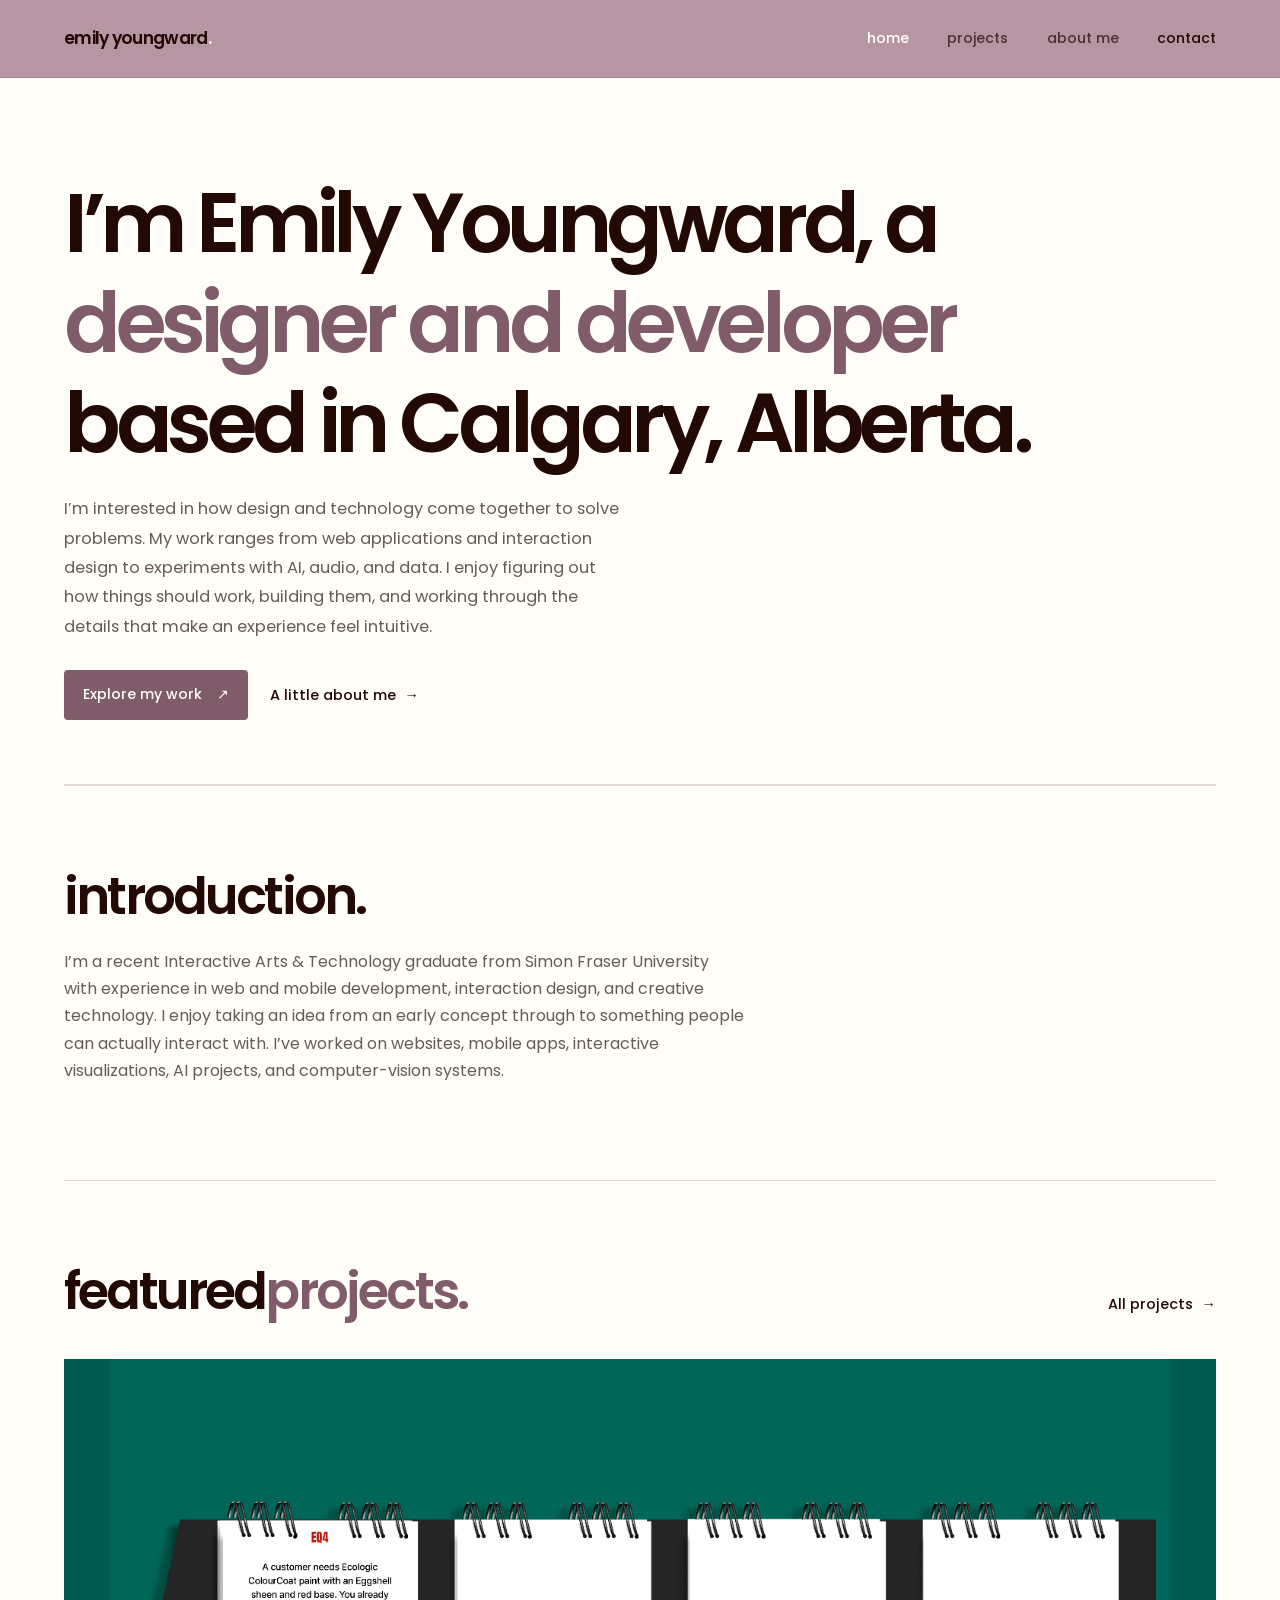
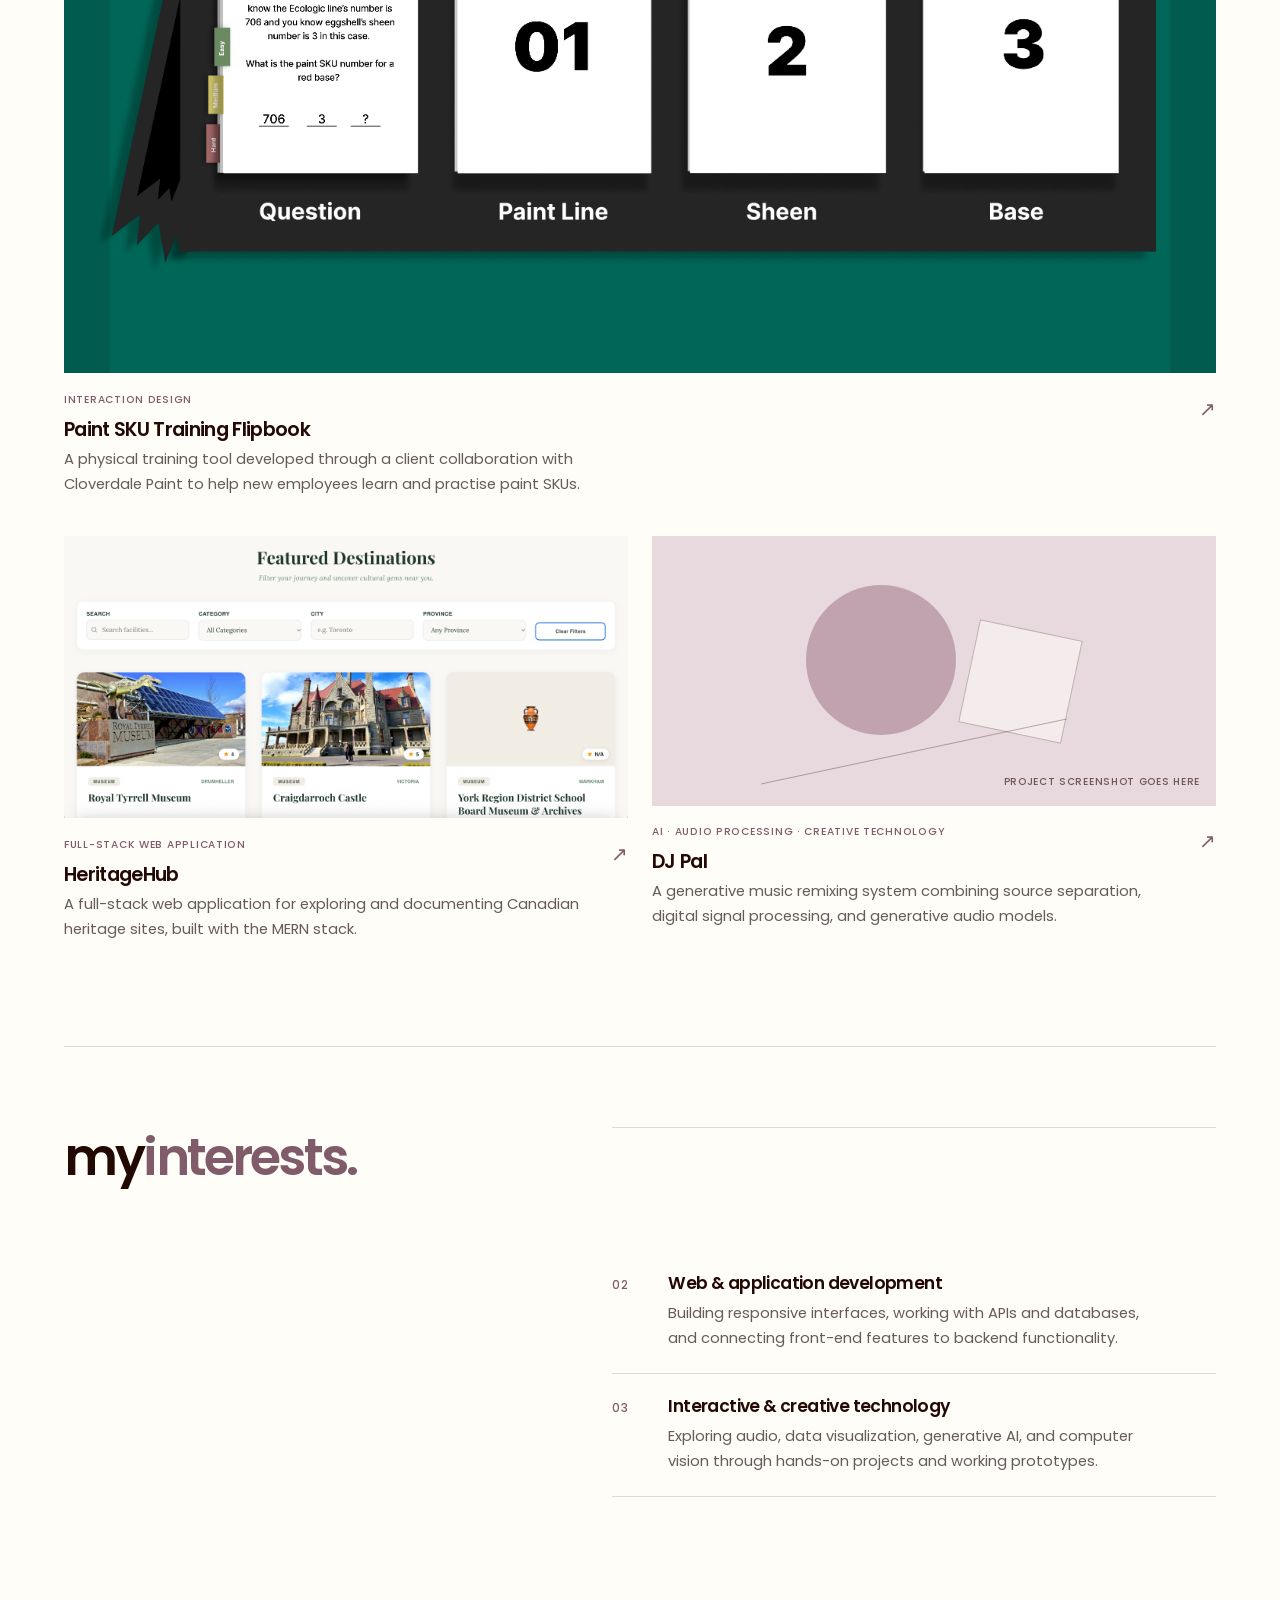
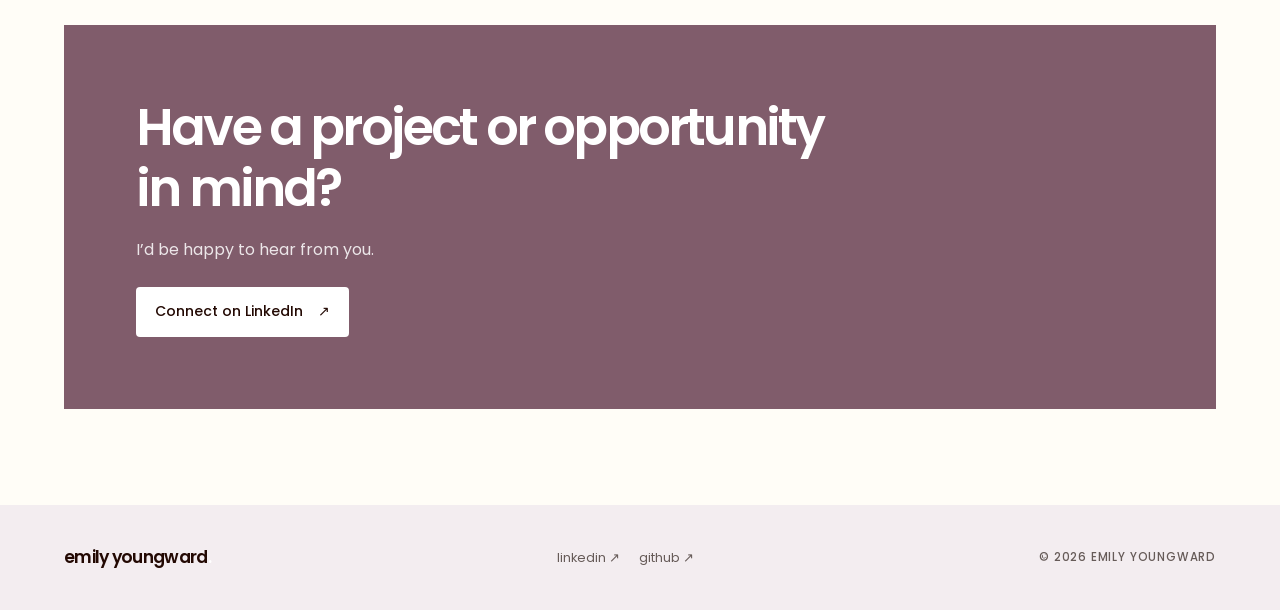
==== commit 0296833c: "updating heritage hub" ====
--- a/index.html
+++ b/index.html
@@ -115,14 +115,7 @@
           <a class="project-visual project-visual-cream"
              href="projects/heritage-hub.html"
              aria-label="View HeritageHub details">
-            <span class="project-placeholder-label">Project screenshot goes here</span>
-            <span class="placeholder-browser" aria-hidden="true">
-              <span class="placeholder-window-bar"></span>
-              <span class="placeholder-browser-content">
-                <span class="placeholder-browser-sidebar"></span>
-                <span class="placeholder-browser-main"></span>
-              </span>
-            </span>
+             <img src="../images/heritage_home_page.png" alt="Part of home page on HeritageHub website">
           </a>
 
           <div class="project-info">
--- a/css/style.css
+++ b/css/style.css
@@ -438,10 +438,12 @@
 transition: transform var(--transition), box-shadow var(--transition);
 }
 
-.project-visual img {
+.project-visual img,
+.case-study-visual img {
+  display: block;
   width: 100%;
   height: 100%;
-  object-fit: cover;
+  object-fit: contain;
 }
 
 .project-card-large .project-visual {
@@ -780,18 +782,21 @@
 }
 
 .case-study-visual {
-position: relative;
-display: grid;
-min-height: 350px;
-place-items: center;
-overflow: hidden;
-transition: transform var(--transition), box-shadow var(--transition);
+  position: relative;
+  display: flex;
+  min-height: 350px;
+  align-items: center;
+  justify-content: center;
+  overflow: hidden;
+  transition: transform var(--transition), box-shadow var(--transition);
 }
 
 .case-study-visual img {
+  display: block;
   width: 100%;
-  height: 100%;
-  object-fit: cover;
+  height: auto;
+  max-height: 600px;
+  object-fit: contain;
 }
 
 .case-study-visual:hover {
@@ -1048,7 +1053,7 @@
 }
 
 .case-study-visual {
-min-height: 320px;
+  min-height: 280px;
 }
 
 .footer-inner {
@@ -1418,4 +1423,166 @@
 .more-projects strong {
 color: var(--color-ink);
 font-weight: 600;
+}
+
+
+/* .project-poster-grid {
+  display: grid;
+  grid-template-columns: repeat(2, minmax(0, 1fr));
+  gap: 1.5rem;
+  margin-block: 2.5rem;
+}
+
+.project-poster {
+  display: flex;
+  flex-direction: column;
+  gap: 0.75rem;
+  padding: 1rem;
+  background: var(--color-paper-alt);
+  border: 1px solid var(--color-line);
+  text-decoration: none;
+  color: var(--color-ink);
+}
+
+.project-poster img {
+  display: block;
+  width: 100%;
+  height: 320px;
+  object-fit: contain;
+  background: var(--color-white);
+}
+
+.project-poster span {
+  font-size: 0.85rem;
+  color: var(--color-muted);
+}
+
+.project-poster:hover {
+  border-color: var(--color-accent);
+}
+
+@media (max-width: 640px) {
+  .project-poster-grid {
+    grid-template-columns: 1fr;
+  }
+
+  .project-poster img {
+    height: auto;
+    max-height: 500px;
+  }
+} */
+
+
+
+/* Project image and document galleries */
+
+.project-poster-grid {
+  display: grid;
+  grid-template-columns: repeat(2, minmax(0, 1fr));
+  gap: 1.5rem;
+  margin-block: 2rem;
+  align-items: start;
+}
+
+.project-poster {
+  display: flex;
+  min-width: 0;
+  flex-direction: column;
+  gap: 0.85rem;
+  padding: 1rem;
+  border: 1px solid var(--color-line);
+  background: var(--color-paper);
+  color: var(--color-ink);
+  text-decoration: none;
+  transition:
+    border-color var(--transition),
+    transform var(--transition),
+    box-shadow var(--transition);
+}
+
+.project-poster img {
+  display: block;
+  width: 100%;
+  height: auto;
+  aspect-ratio: 4 / 3;
+  object-fit: contain;
+  background: var(--color-paper-alt);
+}
+
+.project-poster > span {
+  color: var(--color-muted);
+  font-size: 0.85rem;
+  line-height: 1.5;
+}
+
+.project-poster:hover {
+  border-color: var(--color-accent);
+  transform: translateY(-3px);
+  box-shadow: var(--shadow-soft);
+}
+
+.project-poster:focus-visible {
+  outline: 2px solid var(--color-accent-dark);
+  outline-offset: 4px;
+}
+
+/* Tall research and persona posters */
+
+.project-poster--portrait img {
+  height: 540px;
+  aspect-ratio: auto;
+  object-fit: contain;
+}
+
+.project-poster--persona img {
+  aspect-ratio: 3 / 4;
+}
+
+/* Photos from the participatory workshop */
+
+.project-poster--photo img {
+  aspect-ratio: 4 / 3;
+  object-fit: cover;
+}
+
+/* PDF preview cards */
+
+.project-poster--pdf img {
+  aspect-ratio: 4 / 3;
+  object-fit: contain;
+  background: var(--color-white);
+}
+
+/* Final physical prototype */
+
+.project-poster--feature img {
+  aspect-ratio: 5 / 4;
+  object-fit: contain;
+}
+
+/* Three persona cards */
+
+.project-poster-grid--personas {
+  grid-template-columns: repeat(3, minmax(0, 1fr));
+}
+
+@media (max-width: 850px) {
+  .project-poster-grid--personas {
+    grid-template-columns: repeat(2, minmax(0, 1fr));
+  }
+}
+
+@media (max-width: 640px) {
+  .project-poster-grid {
+    grid-template-columns: 1fr;
+    gap: 1rem;
+  }
+
+  .project-poster-grid--personas {
+    grid-template-columns: 1fr;
+  }
+
+  .project-poster {
+    padding: 0.75rem;
+  }
 }
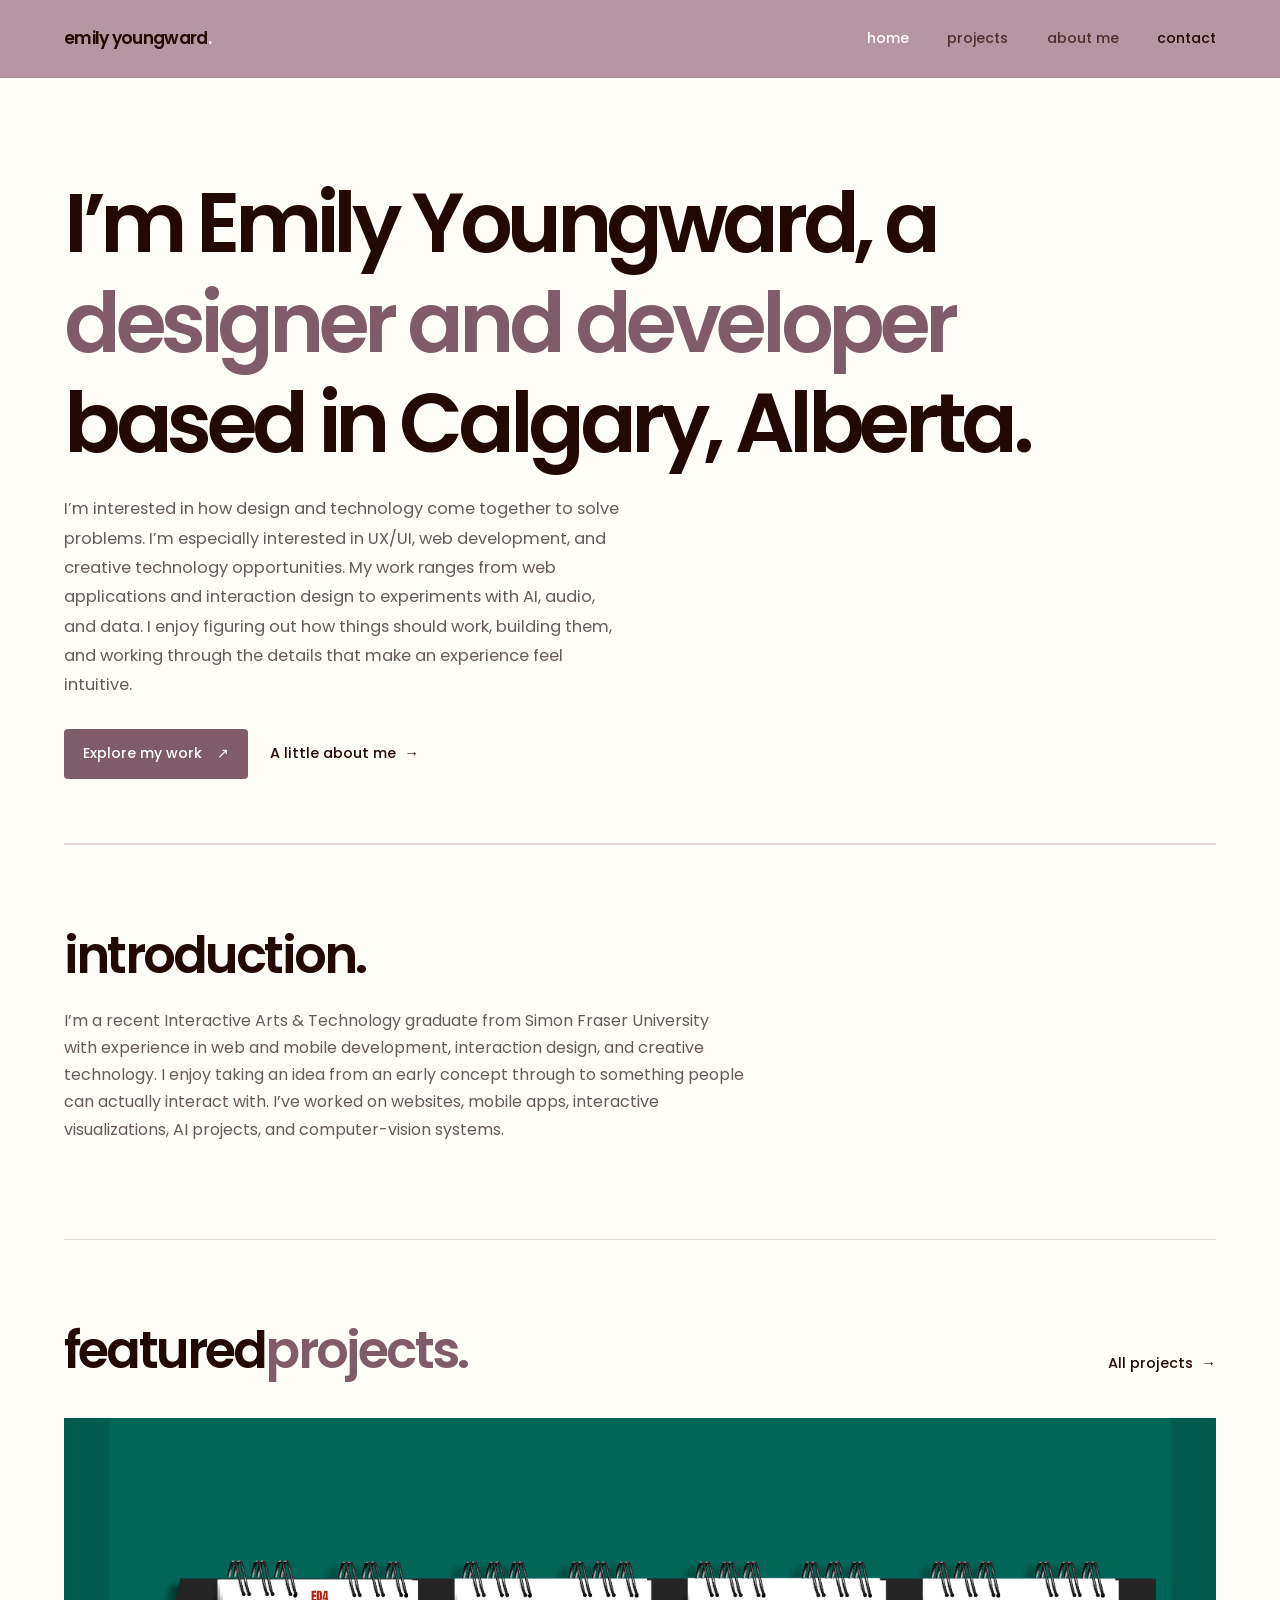
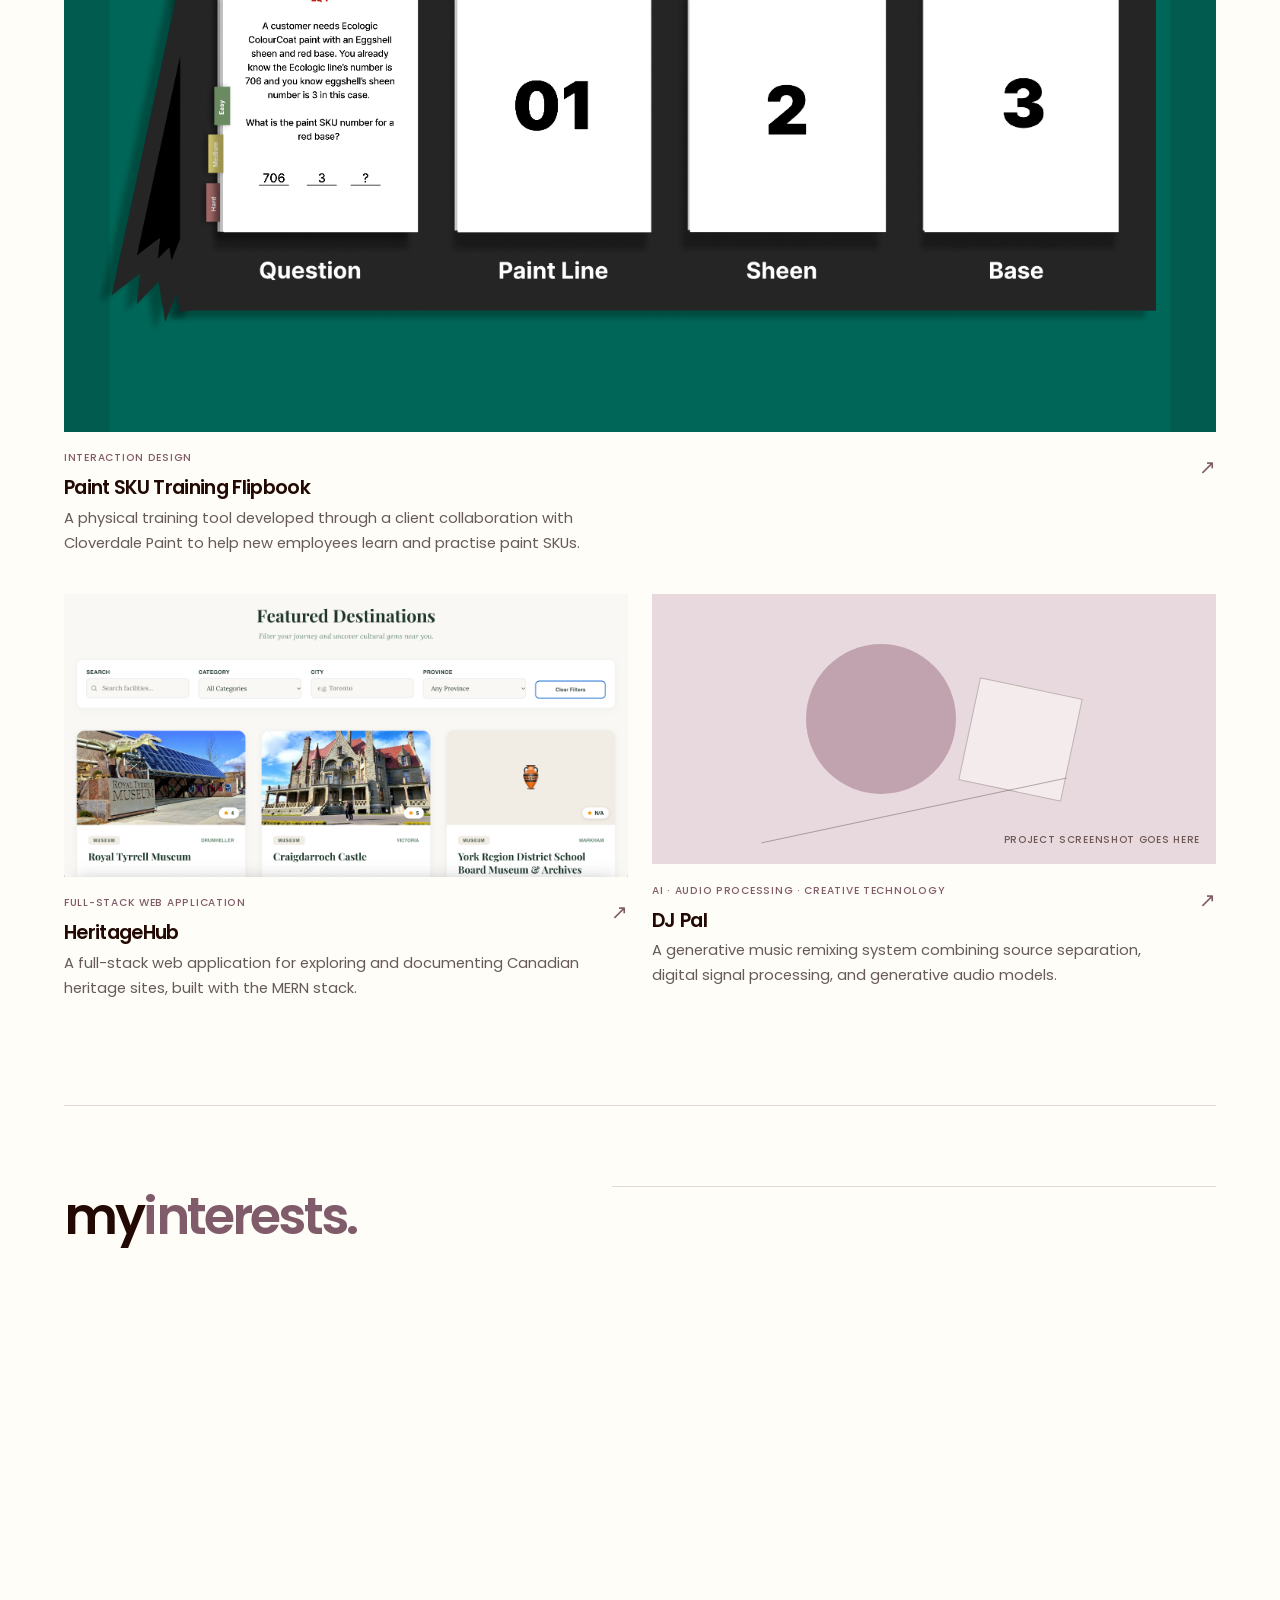
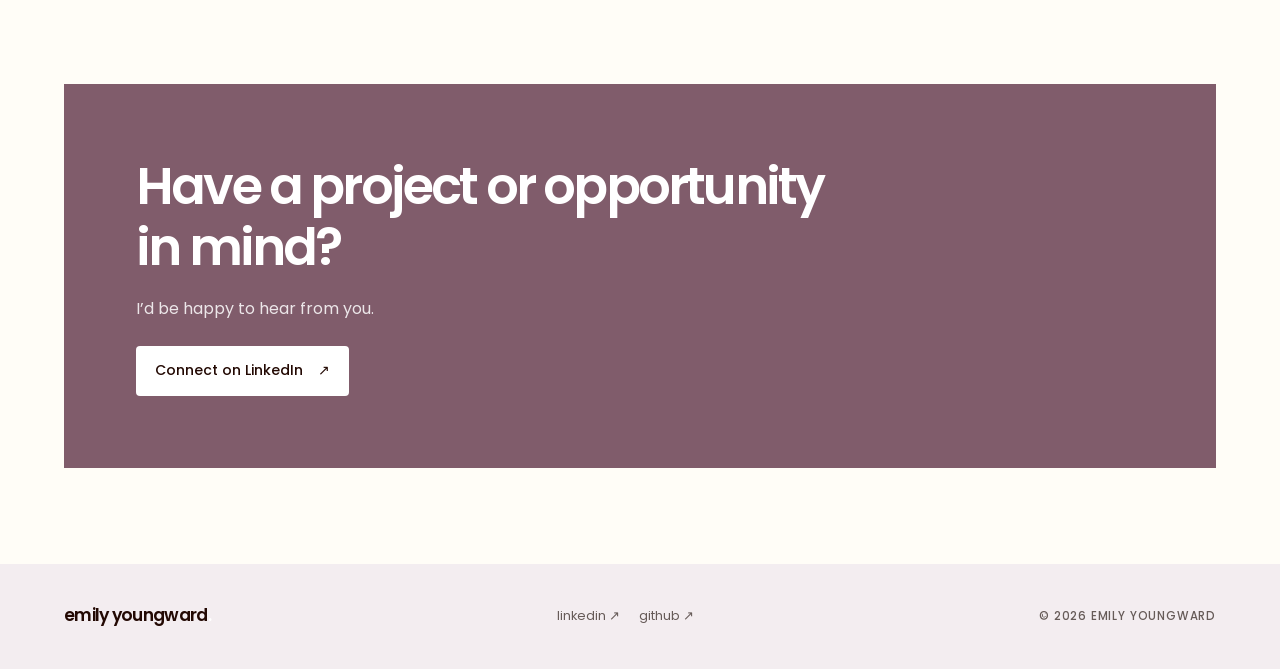
==== commit 099d9d19: "Update index.html" ====
--- a/index.html
+++ b/index.html
@@ -49,7 +49,7 @@
         </h1>
 
         <p class="hero-description">
-          I’m interested in how design and technology come together to solve problems.
+          I’m interested in how design and technology come together to solve problems. I’m especially interested in UX/UI, web development, and creative technology opportunities.
           My work ranges from web applications and interaction design to experiments
           with AI, audio, and data. I enjoy figuring out how things should work,
           building them, and working through the details that make an experience feel intuitive.
--- a/css/style.css
+++ b/css/style.css
@@ -438,12 +438,10 @@
 transition: transform var(--transition), box-shadow var(--transition);
 }
 
-.project-visual img,
-.case-study-visual img {
-  display: block;
+.project-visual img {
   width: 100%;
   height: 100%;
-  object-fit: contain;
+  object-fit: cover;
 }
 
 .project-card-large .project-visual {
@@ -782,21 +780,18 @@
 }
 
 .case-study-visual {
-  position: relative;
-  display: flex;
-  min-height: 350px;
-  align-items: center;
-  justify-content: center;
-  overflow: hidden;
-  transition: transform var(--transition), box-shadow var(--transition);
+position: relative;
+display: grid;
+min-height: 350px;
+place-items: center;
+overflow: hidden;
+transition: transform var(--transition), box-shadow var(--transition);
 }
 
 .case-study-visual img {
-  display: block;
   width: 100%;
-  height: auto;
-  max-height: 600px;
-  object-fit: contain;
+  height: 100%;
+  object-fit: cover;
 }
 
 .case-study-visual:hover {
@@ -1053,7 +1048,7 @@
 }
 
 .case-study-visual {
-  min-height: 280px;
+min-height: 320px;
 }
 
 .footer-inner {
@@ -1425,57 +1420,7 @@
 font-weight: 600;
 }
 
-
-/* .project-poster-grid {
-  display: grid;
-  grid-template-columns: repeat(2, minmax(0, 1fr));
-  gap: 1.5rem;
-  margin-block: 2.5rem;
-}
-
-.project-poster {
-  display: flex;
-  flex-direction: column;
-  gap: 0.75rem;
-  padding: 1rem;
-  background: var(--color-paper-alt);
-  border: 1px solid var(--color-line);
-  text-decoration: none;
-  color: var(--color-ink);
-}
-
-.project-poster img {
-  display: block;
-  width: 100%;
-  height: 320px;
-  object-fit: contain;
-  background: var(--color-white);
-}
-
-.project-poster span {
-  font-size: 0.85rem;
-  color: var(--color-muted);
-}
-
-.project-poster:hover {
-  border-color: var(--color-accent);
-}
-
-@media (max-width: 640px) {
-  .project-poster-grid {
-    grid-template-columns: 1fr;
-  }
-
-  .project-poster img {
-    height: auto;
-    max-height: 500px;
-  }
-} */
-
-
-
-/* Project image and document galleries */
-
+/* Project image and document galleries — shared styles used by Paint SKU Training Flipbook */
 .project-poster-grid {
   display: grid;
   grid-template-columns: repeat(2, minmax(0, 1fr));
@@ -1527,7 +1472,6 @@
 }
 
 /* Tall research and persona posters */
-
 .project-poster--portrait img {
   height: 540px;
   aspect-ratio: auto;
@@ -1539,14 +1483,12 @@
 }
 
 /* Photos from the participatory workshop */
-
 .project-poster--photo img {
   aspect-ratio: 4 / 3;
   object-fit: cover;
 }
 
 /* PDF preview cards */
-
 .project-poster--pdf img {
   aspect-ratio: 4 / 3;
   object-fit: contain;
@@ -1554,14 +1496,12 @@
 }
 
 /* Final physical prototype */
-
 .project-poster--feature img {
   aspect-ratio: 5 / 4;
   object-fit: contain;
 }
 
 /* Three persona cards */
-
 .project-poster-grid--personas {
   grid-template-columns: repeat(3, minmax(0, 1fr));
 }
@@ -1585,4 +1525,129 @@
   .project-poster {
     padding: 0.75rem;
   }
-}+}
+
+
+/* HeritageHub-only case-study refinements. These do not alter Paint SKU image layouts. */
+.heritage-hub-page .project-detail-actions {
+  display: flex;
+  flex-wrap: wrap;
+  gap: 0.8rem;
+  margin-top: 1.5rem;
+}
+
+.heritage-hub-page .project-detail-body {
+  max-width: 900px;
+  margin-inline: auto;
+}
+
+.heritage-hub-page .project-detail-section {
+  padding-block: 3rem;
+  border-bottom: 1px solid var(--color-line);
+}
+
+.heritage-hub-page .project-detail-section h2 {
+  margin-bottom: 0.9rem;
+}
+
+.heritage-hub-page .project-detail-section > p:not(.eyebrow) {
+  max-width: 70ch;
+  line-height: 1.75;
+}
+
+.heritage-hub-page .project-cover-placeholder {
+  overflow: hidden;
+}
+
+.heritage-hub-page .project-cover-placeholder img {
+  display: block;
+  width: 100%;
+  height: auto;
+  max-height: 560px;
+  object-fit: contain;
+  object-position: center;
+}
+
+.heritage-hub-page .project-poster-grid {
+  display: grid;
+  grid-template-columns: repeat(2, minmax(0, 1fr));
+  align-items: start;
+  gap: 1.25rem;
+  margin-block: 1.5rem 0.25rem;
+}
+
+.heritage-hub-page .project-poster-grid--single {
+  grid-template-columns: minmax(0, 1fr);
+}
+
+.heritage-hub-page .project-poster-grid--single .project-poster {
+  max-width: 100%;
+}
+
+.heritage-hub-page .project-poster {
+  gap: 0.6rem;
+  padding: 0.65rem;
+  transition: border-color 180ms ease, transform 180ms ease, box-shadow 180ms ease;
+}
+
+.heritage-hub-page .project-poster img {
+  height: auto;
+  max-height: 340px;
+  aspect-ratio: auto;
+  object-fit: contain;
+  object-position: center;
+  background: var(--color-paper-alt);
+}
+
+.heritage-hub-page .project-poster > span {
+  font-size: 0.8rem;
+  line-height: 1.45;
+}
+
+.heritage-hub-page .project-poster:hover {
+  transform: translateY(-2px);
+  border-color: var(--color-accent);
+  box-shadow: 0 6px 18px rgba(35, 9, 3, 0.06);
+}
+
+.heritage-hub-page .project-poster:focus-visible {
+  outline: 2px solid var(--color-accent-dark);
+  outline-offset: 3px;
+}
+
+.heritage-hub-page .project-poster-grid--contributions .project-poster img {
+  max-height: 300px;
+}
+
+@media (max-width: 640px) {
+  .heritage-hub-page .project-detail-section {
+    padding-block: 2.5rem;
+  }
+
+  .heritage-hub-page .project-poster-grid {
+    grid-template-columns: minmax(0, 1fr);
+    gap: 1rem;
+  }
+
+  .heritage-hub-page .project-poster-grid--single {
+    grid-template-columns: minmax(0, 1fr);
+  }
+
+  .heritage-hub-page .project-poster img {
+    max-height: 360px;
+  }
+
+  .heritage-hub-page .project-cover-placeholder img {
+    max-height: 420px;
+  }
+}
+
+@media (prefers-reduced-motion: reduce) {
+  .heritage-hub-page .project-poster {
+    transition: none;
+  }
+
+  .heritage-hub-page .project-poster:hover {
+    transform: none;
+  }
+}
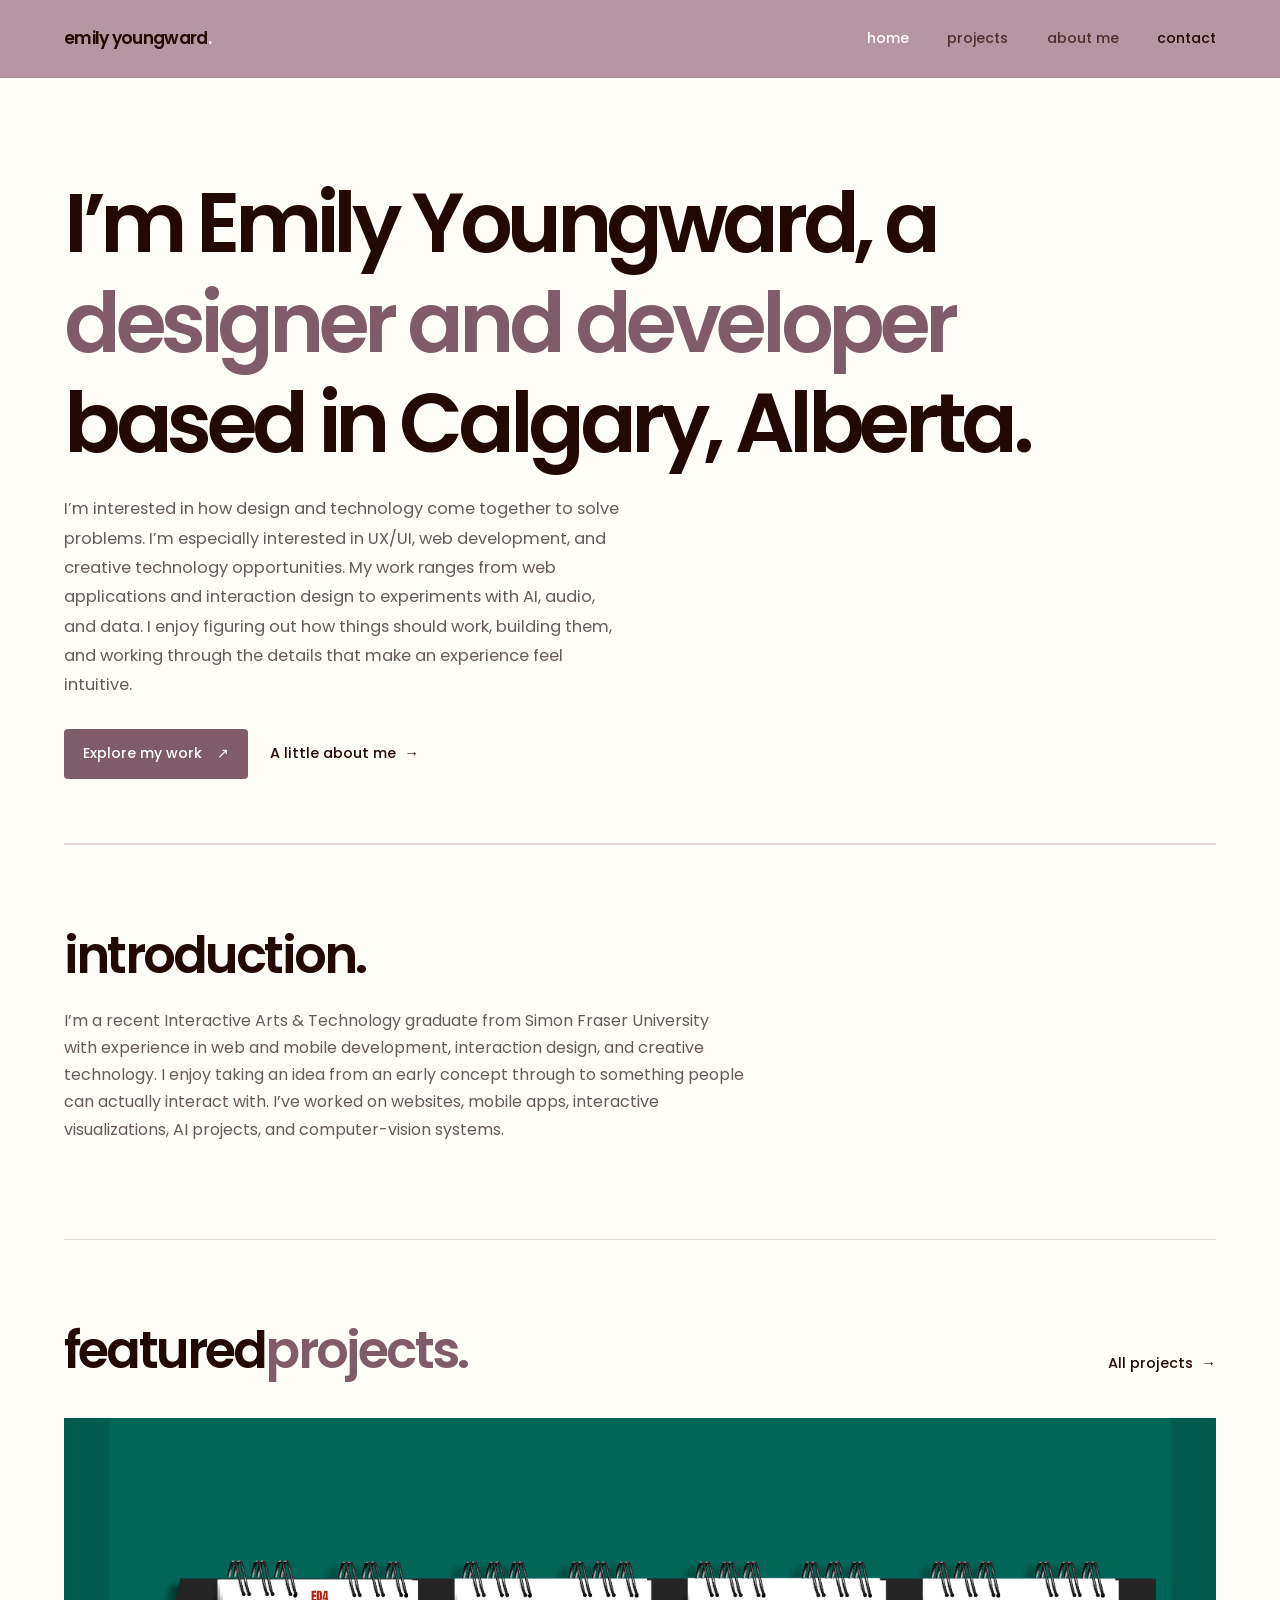
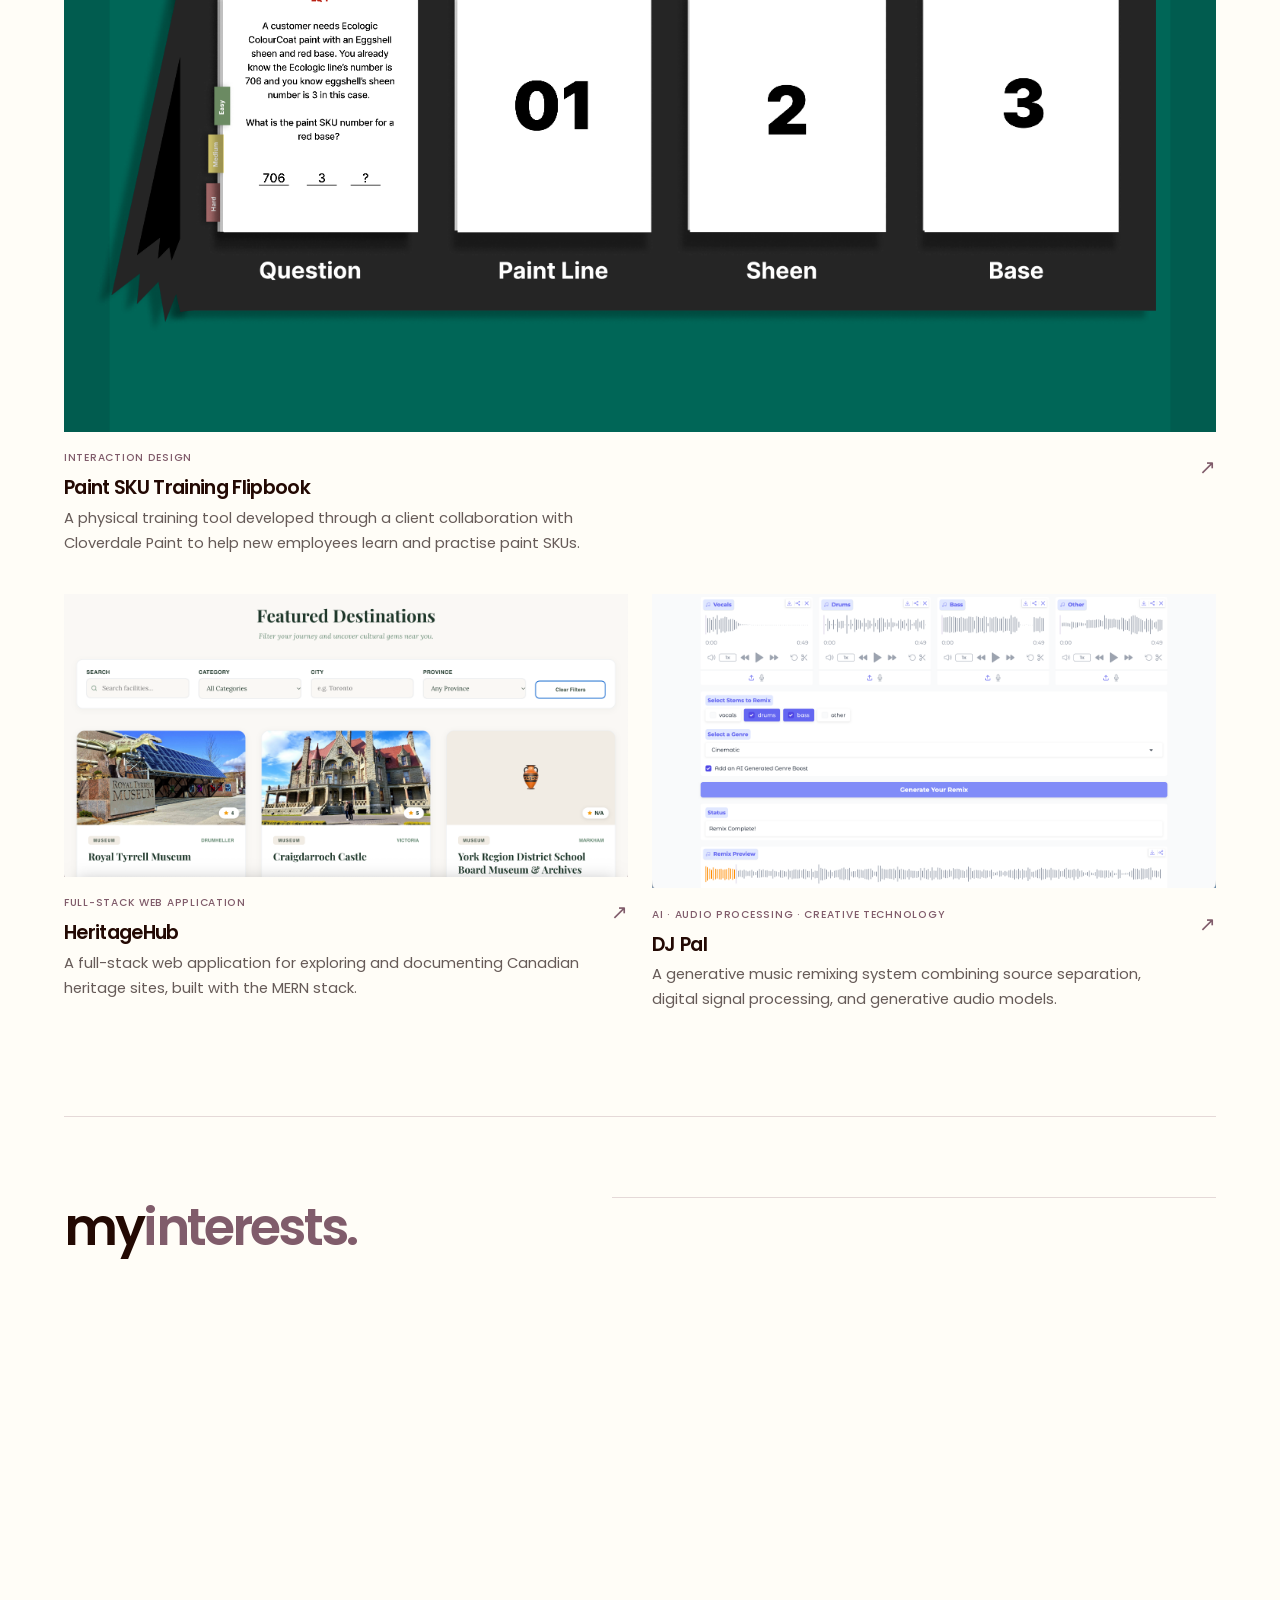
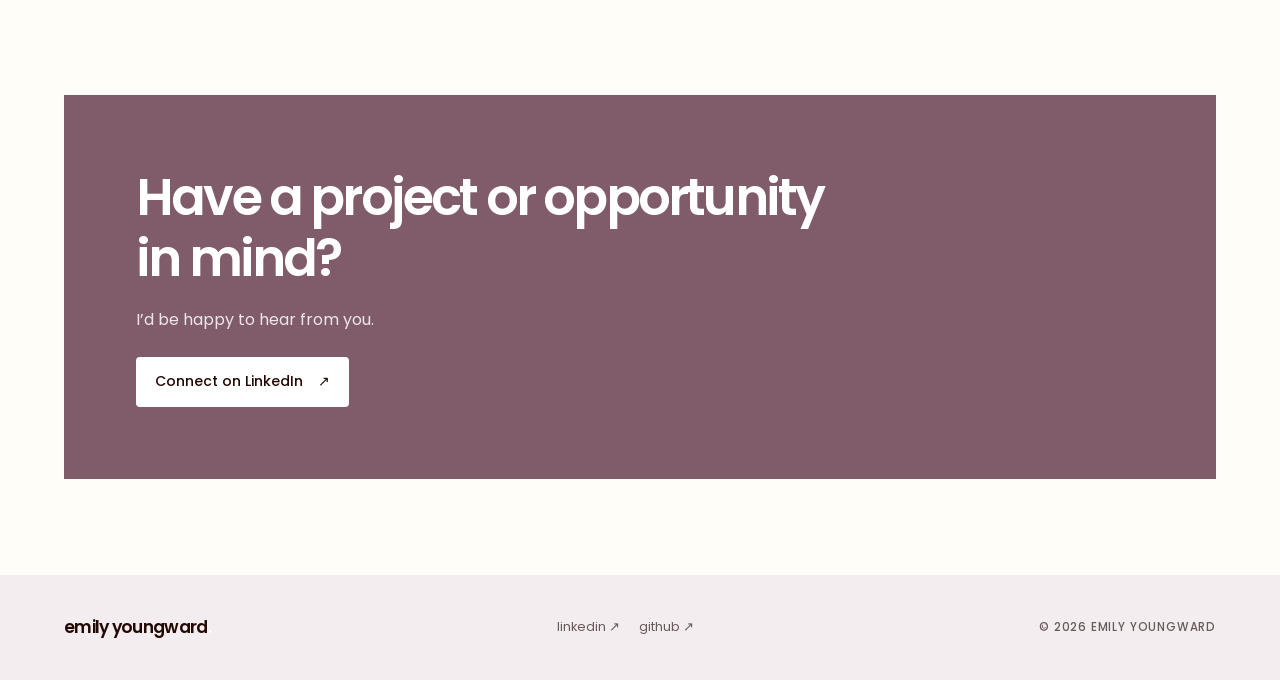
==== commit 6b7efb38: "adding DJ Pal main image" ====
--- a/index.html
+++ b/index.html
@@ -115,7 +115,7 @@
           <a class="project-visual project-visual-cream"
              href="projects/heritage-hub.html"
              aria-label="View HeritageHub details">
-             <img src="../images/heritage_home_page.png" alt="Part of home page on HeritageHub website">
+             <img src="images/heritage_home_page.png" alt="Part of home page on HeritageHub website">
           </a>
 
           <div class="project-info">
@@ -136,12 +136,7 @@
           <a class="project-visual project-visual-rose"
              href="projects/dj-pal.html"
              aria-label="View DJ Pal details">
-            <span class="project-placeholder-label">Project screenshot goes here</span>
-            <span class="placeholder-art" aria-hidden="true">
-              <span class="placeholder-art-circle"></span>
-              <span class="placeholder-art-square"></span>
-              <span class="placeholder-art-line"></span>
-            </span>
+             <img src="images/DJ_Pal_Interface.png" alt="DJ Pal's interface">
           </a>
 
           <div class="project-info">
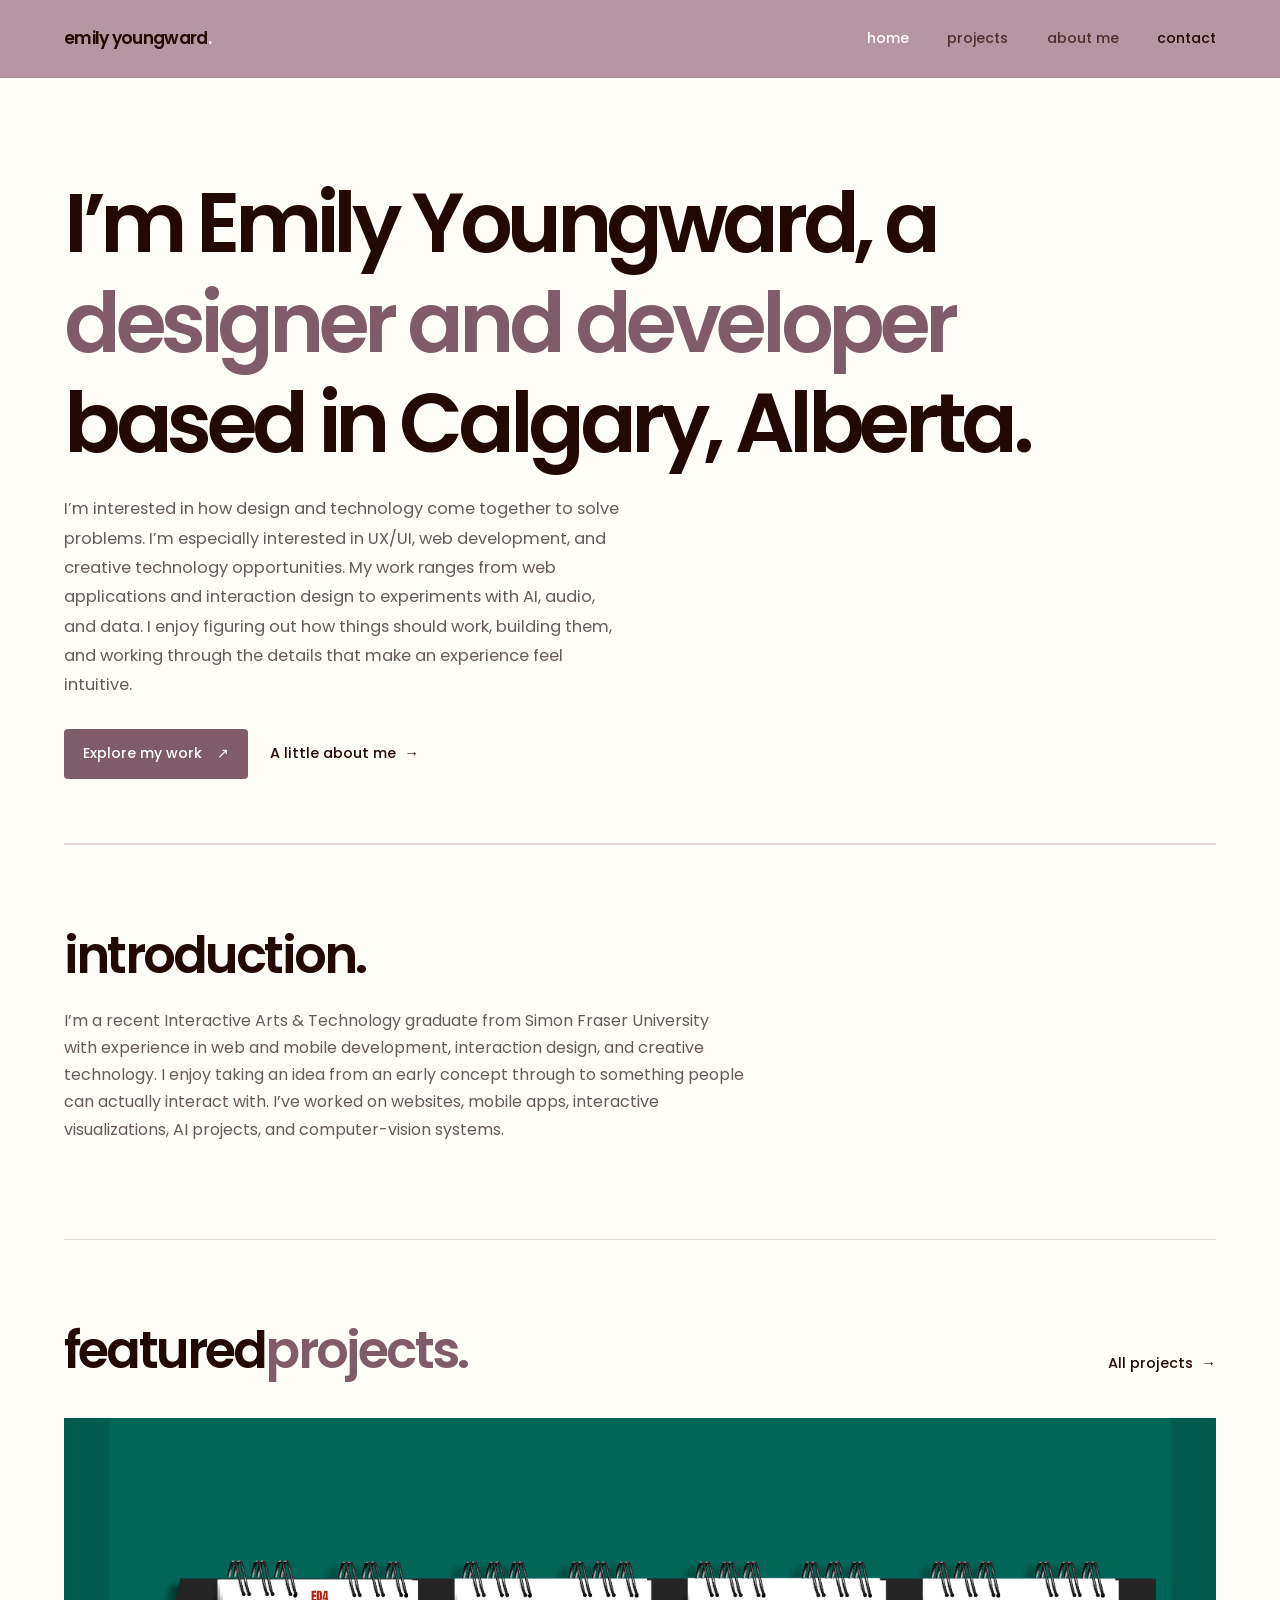
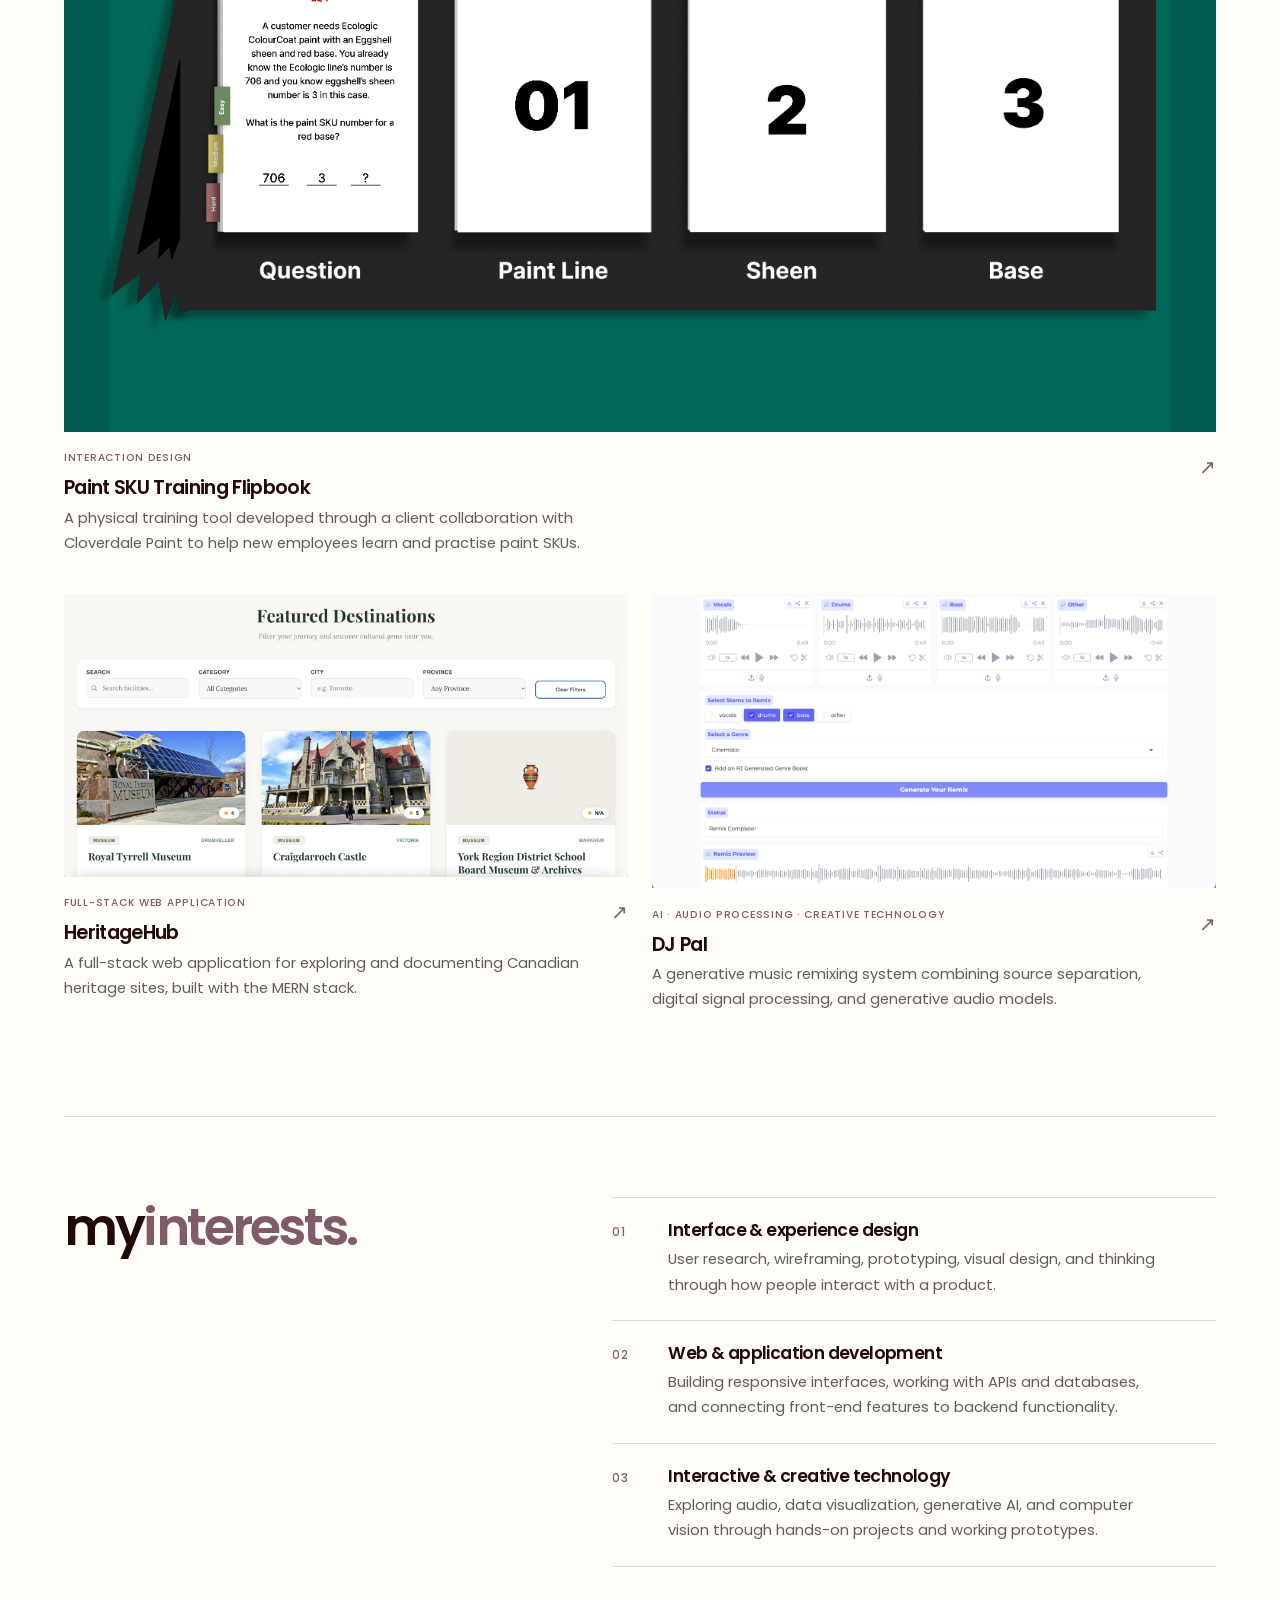
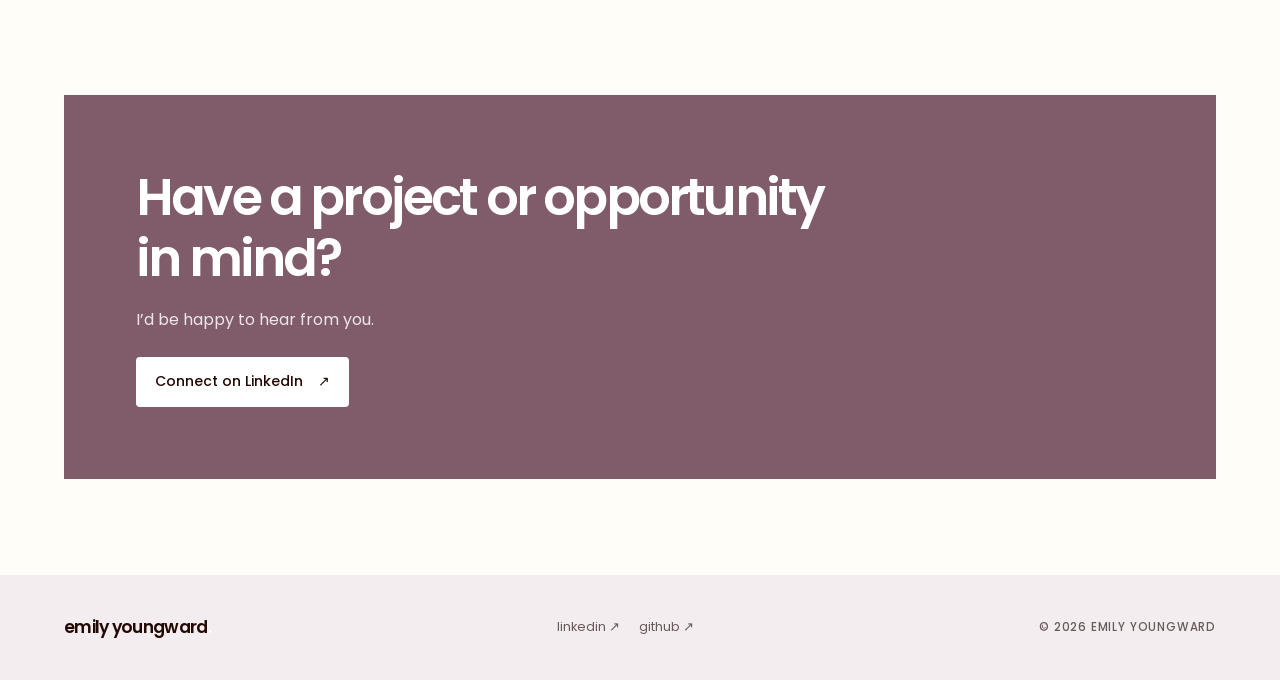
==== commit d64fc6c2: "updating to web standards" ====
--- a/index.html
+++ b/index.html
@@ -1,231 +1,314 @@
-<!DOCTYPE html>
+<!doctype html>
 <html lang="en">
-<head>
-  <meta charset="UTF-8">
-  <meta name="viewport" content="width=device-width, initial-scale=1.0">
-  <title>Emily Youngward — Portfolio</title>
-
-  <link rel="preconnect" href="https://fonts.googleapis.com">
-  <link rel="preconnect" href="https://fonts.gstatic.com" crossorigin>
-  <link href="https://fonts.googleapis.com/css2?family=Poppins:wght@400;500;600;700&display=swap" rel="stylesheet">
-
-  <link rel="stylesheet" href="css/style.css">
-  <script src="javascript/main.js" defer></script>
-</head>
-
-<body>
-  <a class="skip-link" href="#main-content">Skip to content</a>
-
-  <header class="site-header">
-    <div class="header-inner">
-      <a class="wordmark" href="index.html" aria-label="Emily Youngward home">
-        emily youngward<span>.</span>
-      </a>
-
-      <button class="menu-toggle" type="button"
-        aria-label="Open navigation"
-        aria-expanded="false"
-        aria-controls="primary-navigation">
-        <span></span>
-        <span></span>
-      </button>
-
-      <nav class="site-nav" id="primary-navigation" aria-label="Main navigation">
-        <a class="nav-link active" href="index.html" aria-current="page">home</a>
-        <a class="nav-link" href="work.html">projects</a>
-        <a class="nav-link" href="about.html">about me</a>
-        <a class="nav-contact" href="#contact">contact</a>
-      </nav>
-    </div>
-  </header>
-
-  <main id="main-content">
-    <section class="page-hero home-hero section-shell">
-      <div class="hero-copy">
-        <h1>
-          I’m Emily Youngward, a
-          <span class="accent-text">designer and developer</span>
-          based in Calgary, Alberta.
-        </h1>
-
-        <p class="hero-description">
-          I’m interested in how design and technology come together to solve problems. I’m especially interested in UX/UI, web development, and creative technology opportunities.
-          My work ranges from web applications and interaction design to experiments
-          with AI, audio, and data. I enjoy figuring out how things should work,
-          building them, and working through the details that make an experience feel intuitive.
-        </p>
-
-        <div class="hero-actions">
-          <a class="button button-primary" href="work.html">
-            Explore my work <span aria-hidden="true">↗</span>
+  <head>
+    <meta charset="UTF-8" />
+    <meta name="viewport" content="width=device-width, initial-scale=1.0" />
+    <title>Emily Youngward — Portfolio</title>
+    <meta
+      name="description"
+      content="Emily Youngward is a designer and developer in Calgary, Alberta, exploring UX/UI, web development, interaction design, and creative technology."
+    />
+    <meta property="og:type" content="website" />
+    <meta property="og:site_name" content="Emily Youngward" />
+    <meta property="og:title" content="Emily Youngward — Portfolio" />
+    <meta
+      property="og:description"
+      content="Emily Youngward is a designer and developer in Calgary, Alberta, exploring UX/UI, web development, interaction design, and creative technology."
+    />
+
+    <link rel="preconnect" href="https://fonts.googleapis.com" />
+    <link rel="preconnect" href="https://fonts.gstatic.com" crossorigin />
+    <link
+      href="https://fonts.googleapis.com/css2?family=Poppins:wght@400;500;600;700&amp;display=swap"
+      rel="stylesheet"
+    />
+    <link rel="icon" type="image/svg+xml" href="images/favicon.svg" />
+    <link rel="stylesheet" href="css/style.css" />
+    <script src="javascript/main.js" defer></script>
+  </head>
+
+  <body>
+    <a class="skip-link" href="#main-content">Skip to content</a>
+
+    <header class="site-header">
+      <div class="header-inner">
+        <a class="wordmark" href="index.html" aria-label="Emily Youngward home">
+          emily youngward<span>.</span>
+        </a>
+
+        <button
+          class="menu-toggle"
+          type="button"
+          aria-label="Open navigation"
+          aria-expanded="false"
+          aria-controls="primary-navigation"
+        >
+          <span></span>
+          <span></span>
+        </button>
+
+        <nav
+          class="site-nav"
+          id="primary-navigation"
+          aria-label="Main navigation"
+        >
+          <a class="nav-link active" href="index.html" aria-current="page"
+            >home</a
+          >
+          <a class="nav-link" href="work.html">projects</a>
+          <a class="nav-link" href="about.html">about me</a>
+          <a class="nav-contact" href="#contact">contact</a>
+        </nav>
+      </div>
+    </header>
+
+    <main id="main-content">
+      <section class="page-hero home-hero section-shell">
+        <div class="hero-copy">
+          <h1>
+            I’m Emily Youngward, a
+            <span class="accent-text">designer and developer</span>
+            based in Calgary, Alberta.
+          </h1>
+
+          <p class="hero-description">
+            I’m interested in how design and technology come together to solve
+            problems. I’m especially interested in UX/UI, web development, and
+            creative technology opportunities. My work ranges from web
+            applications and interaction design to experiments with AI, audio,
+            and data. I enjoy figuring out how things should work, building
+            them, and working through the details that make an experience feel
+            intuitive.
+          </p>
+
+          <div class="hero-actions">
+            <a class="button button-primary" href="work.html">
+              Explore my work <span aria-hidden="true">↗</span>
+            </a>
+            <a class="text-link" href="about.html">
+              A little about me <span aria-hidden="true">→</span>
+            </a>
+          </div>
+        </div>
+      </section>
+
+      <section class="capabilities-section section-shell">
+        <div class="intro-content">
+          <h2>introduction.</h2>
+
+          <p>
+            I’m a recent Interactive Arts &amp; Technology graduate from Simon
+            Fraser University with experience in web and mobile development,
+            interaction design, and creative technology. I enjoy taking an idea
+            from an early concept through to something people can actually
+            interact with. I’ve worked on websites, mobile apps, interactive
+            visualizations, AI projects, and computer-vision systems.
+          </p>
+        </div>
+      </section>
+
+      <section class="featured-work section-shell">
+        <div class="section-heading">
+          <div>
+            <h2>featured<span class="accent-text">projects.</span></h2>
+          </div>
+          <a class="text-link section-heading-link" href="work.html">
+            All projects <span aria-hidden="true">→</span>
           </a>
-          <a class="text-link" href="about.html">
-            A little about me <span aria-hidden="true">→</span>
-          </a>
-        </div>
-      </div>
-    </section>
-
-    <section class="capabilities-section section-shell">
-      <div class="intro-content">
-        <h2>introduction.</h2>
-
-        <p>
-          I’m a recent Interactive Arts & Technology graduate from Simon Fraser University
-          with experience in web and mobile development, interaction design, and creative technology.
-          I enjoy taking an idea from an early concept through to something people can actually interact with.
-          I’ve worked on websites, mobile apps, interactive visualizations, AI projects, and computer-vision systems.
-        </p>
-      </div>
-    </section>
-
-    <section class="featured-work section-shell">
-      <div class="section-heading">
-        <div>
-          <h2>featured<span class="accent-text">projects.</span></h2>
-        </div>
-        <a class="text-link section-heading-link" href="work.html">
-          All projects <span aria-hidden="true">→</span>
-        </a>
-      </div>
-
-      <div class="project-grid">
-        <article class="project-card project-card-large">
-          <a class="project-visual project-visual-mauve"
-             href="projects/paint-sku-flipbook.html"
-             aria-label="View Paint SKU Training Flipbook details">
-             <img src="images/Final_Flipbook_Photo.png" alt="Final mockup of paint SKU flipbook">
-          </a>
-
-          <div class="project-info">
-            <div>
-              <p class="project-type">Interaction design</p>
-              <h3><a href="projects/paint-sku-flipbook.html">Paint SKU Training Flipbook</a></h3>
-              <p class="project-summary">
-                A physical training tool developed through a client collaboration with
-                Cloverdale Paint to help new employees learn and practise paint SKUs.
-              </p>
-            </div>
-            <a class="project-arrow" href="projects/paint-sku-flipbook.html"
-               aria-label="View Paint SKU Training Flipbook project">↗</a>
-          </div>
-        </article>
-
-        <article class="project-card">
-          <a class="project-visual project-visual-cream"
-             href="projects/heritage-hub.html"
-             aria-label="View HeritageHub details">
-             <img src="images/heritage_home_page.png" alt="Part of home page on HeritageHub website">
-          </a>
-
-          <div class="project-info">
-            <div>
-              <p class="project-type">Full-stack web application</p>
-              <h3><a href="projects/heritage-hub.html">HeritageHub</a></h3>
-              <p class="project-summary">
-                A full-stack web application for exploring and documenting Canadian
-                heritage sites, built with the MERN stack.
-              </p>
-            </div>
-            <a class="project-arrow" href="projects/heritage-hub.html"
-               aria-label="View HeritageHub project">↗</a>
-          </div>
-        </article>
-
-        <article class="project-card">
-          <a class="project-visual project-visual-rose"
-             href="projects/dj-pal.html"
-             aria-label="View DJ Pal details">
-             <img src="images/DJ_Pal_Interface.png" alt="DJ Pal's interface">
-          </a>
-
-          <div class="project-info">
-            <div>
-              <p class="project-type">AI · Audio processing · Creative technology</p>
-              <h3><a href="projects/dj-pal.html">DJ Pal</a></h3>
-              <p class="project-summary">
-                A generative music remixing system combining source separation,
-                digital signal processing, and generative audio models.
-              </p>
-            </div>
-            <a class="project-arrow" href="projects/dj-pal.html"
-               aria-label="View DJ Pal project">↗</a>
-          </div>
-        </article>
-      </div>
-    </section>
-
-    <section class="capabilities-section section-shell">
-      <div class="capabilities-layout">
-        <h2>my<span class="accent-text">interests.</span></h2>
-
-        <div class="capability-list">
-          <article class="capability">
-            <span class="capability-number">01</span>
-            <div>
-              <h3>Interface & experience design</h3>
-              <p>
-                User research, wireframing, prototyping, visual design, and thinking
-                through how people interact with a product.
-              </p>
+        </div>
+
+        <div class="project-grid">
+          <article class="project-card project-card-large">
+            <a
+              class="project-visual project-visual-mauve"
+              href="projects/paint-sku-flipbook.html"
+              aria-label="View Paint SKU Training Flipbook details"
+            >
+              <img
+                src="images/Final_Flipbook_Photo.png"
+                alt="Final mockup of paint SKU flipbook"
+                decoding="async"
+                loading="lazy"
+              />
+            </a>
+
+            <div class="project-info">
+              <div>
+                <p class="project-type">Interaction design</p>
+                <h3>
+                  <a href="projects/paint-sku-flipbook.html"
+                    >Paint SKU Training Flipbook</a
+                  >
+                </h3>
+                <p class="project-summary">
+                  A physical training tool developed through a client
+                  collaboration with Cloverdale Paint to help new employees
+                  learn and practise paint SKUs.
+                </p>
+              </div>
+              <a
+                class="project-arrow"
+                href="projects/paint-sku-flipbook.html"
+                aria-label="View Paint SKU Training Flipbook project"
+                >↗</a
+              >
             </div>
           </article>
 
-          <article class="capability">
-            <span class="capability-number">02</span>
-            <div>
-              <h3>Web & application development</h3>
-              <p>
-                Building responsive interfaces, working with APIs and databases,
-                and connecting front-end features to backend functionality.
-              </p>
+          <article class="project-card">
+            <a
+              class="project-visual project-visual-cream"
+              href="projects/heritage-hub.html"
+              aria-label="View HeritageHub details"
+            >
+              <img
+                src="images/optimized/heritage_home_page.webp"
+                alt="Part of home page on HeritageHub website"
+                decoding="async"
+                loading="lazy"
+                width="1800"
+                height="902"
+              />
+            </a>
+
+            <div class="project-info">
+              <div>
+                <p class="project-type">Full-stack web application</p>
+                <h3><a href="projects/heritage-hub.html">HeritageHub</a></h3>
+                <p class="project-summary">
+                  A full-stack web application for exploring and documenting
+                  Canadian heritage sites, built with the MERN stack.
+                </p>
+              </div>
+              <a
+                class="project-arrow"
+                href="projects/heritage-hub.html"
+                aria-label="View HeritageHub project"
+                >↗</a
+              >
             </div>
           </article>
 
-          <article class="capability">
-            <span class="capability-number">03</span>
-            <div>
-              <h3>Interactive & creative technology</h3>
-              <p>
-                Exploring audio, data visualization, generative AI, and computer
-                vision through hands-on projects and working prototypes.
-              </p>
+          <article class="project-card">
+            <a
+              class="project-visual project-visual-rose"
+              href="projects/dj-pal.html"
+              aria-label="View DJ Pal details"
+            >
+              <img
+                src="images/DJ_Pal_Interface.png"
+                alt="DJ Pal's interface"
+                decoding="async"
+                loading="lazy"
+              />
+            </a>
+
+            <div class="project-info">
+              <div>
+                <p class="project-type">
+                  AI · Audio processing · Creative technology
+                </p>
+                <h3><a href="projects/dj-pal.html">DJ Pal</a></h3>
+                <p class="project-summary">
+                  A generative music remixing system combining source
+                  separation, digital signal processing, and generative audio
+                  models.
+                </p>
+              </div>
+              <a
+                class="project-arrow"
+                href="projects/dj-pal.html"
+                aria-label="View DJ Pal project"
+                >↗</a
+              >
             </div>
           </article>
         </div>
+      </section>
+
+      <section class="capabilities-section section-shell">
+        <div class="capabilities-layout">
+          <h2>my<span class="accent-text">interests.</span></h2>
+
+          <div class="capability-list">
+            <article class="capability">
+              <span class="capability-number">01</span>
+              <div>
+                <h3>Interface &amp; experience design</h3>
+                <p>
+                  User research, wireframing, prototyping, visual design, and
+                  thinking through how people interact with a product.
+                </p>
+              </div>
+            </article>
+
+            <article class="capability">
+              <span class="capability-number">02</span>
+              <div>
+                <h3>Web &amp; application development</h3>
+                <p>
+                  Building responsive interfaces, working with APIs and
+                  databases, and connecting front-end features to backend
+                  functionality.
+                </p>
+              </div>
+            </article>
+
+            <article class="capability">
+              <span class="capability-number">03</span>
+              <div>
+                <h3>Interactive &amp; creative technology</h3>
+                <p>
+                  Exploring audio, data visualization, generative AI, and
+                  computer vision through hands-on projects and working
+                  prototypes.
+                </p>
+              </div>
+            </article>
+          </div>
+        </div>
+      </section>
+
+      <section class="contact-section section-shell" id="contact">
+        <div class="contact-panel">
+          <h2>Have a project or opportunity in mind?</h2>
+          <p>I’d be happy to hear from you.</p>
+
+          <a
+            class="button button-light"
+            href="https://www.linkedin.com/in/emily-youngward-a0785a405"
+            target="_blank"
+            rel="noopener noreferrer"
+          >
+            Connect on LinkedIn <span aria-hidden="true">↗</span>
+          </a>
+        </div>
+      </section>
+    </main>
+
+    <footer class="site-footer">
+      <div class="footer-inner">
+        <a class="footer-wordmark" href="index.html">
+          emily youngward<span>.</span>
+        </a>
+
+        <div class="footer-links">
+          <a
+            href="https://www.linkedin.com/in/emily-youngward-a0785a405"
+            target="_blank"
+            rel="noopener noreferrer"
+            >linkedin ↗</a
+          >
+          <a
+            href="https://github.com/eyoung-15"
+            target="_blank"
+            rel="noopener noreferrer"
+            >github ↗</a
+          >
+        </div>
+
+        <span class="footer-year">© 2026 Emily Youngward</span>
       </div>
-    </section>
-
-    <section class="contact-section section-shell" id="contact">
-      <div class="contact-panel">
-        <h2>Have a project or opportunity in mind?</h2>
-        <p>I’d be happy to hear from you.</p>
-
-        <a class="button button-light"
-           href="https://www.linkedin.com/in/emily-youngward-a0785a405"
-           target="_blank"
-           rel="noopener noreferrer">
-          Connect on LinkedIn <span aria-hidden="true">↗</span>
-        </a>
-      </div>
-    </section>
-  </main>
-
-  <footer class="site-footer">
-    <div class="footer-inner">
-      <a class="footer-wordmark" href="index.html">
-        emily youngward<span>.</span>
-      </a>
-
-      <div class="footer-links">
-        <a href="https://www.linkedin.com/in/emily-youngward-a0785a405"
-           target="_blank" rel="noopener noreferrer">linkedin ↗</a>
-        <a href="https://github.com/eyoung-15"
-           target="_blank" rel="noopener noreferrer">github ↗</a>
-      </div>
-
-      <span class="footer-year">© 2026 Emily Youngward</span>
-    </div>
-  </footer>
-</body>
+    </footer>
+  </body>
 </html>
--- a/css/style.css
+++ b/css/style.css
@@ -212,7 +212,6 @@
 
 /*
 4. TYPOGRAPHY
-
 Shared text styles establish the visual hierarchy.
 
 clamp() creates fluid font sizes that adjust with viewport width
@@ -223,7 +222,6 @@
 .eyebrow,
 .section-kicker,
 .project-type,
-.project-placeholder-label,
 .capability-number,
 .education-location,
 .footer-year {
@@ -470,123 +468,6 @@
 background: #E8D9DE;
 }
 
-.project-placeholder-label {
-position: absolute;
-right: 1rem;
-bottom: 1rem;
-z-index: 3;
-color: rgba(35, 9, 3, 0.62);
-font-size: 0.62rem;
-}
-
-.placeholder-window,
-.placeholder-browser {
-position: relative;
-display: block;
-width: 57%;
-min-height: 185px;
-overflow: hidden;
-border: 1px solid rgba(35, 9, 3, 0.14);
-border-radius: 5px;
-background: rgba(255, 253, 247, 0.8);
-box-shadow: var(--shadow-soft);
-transform: rotate(-3deg);
-}
-
-.placeholder-window-large {
-width: 65%;
-min-height: 250px;
-}
-
-.placeholder-window-bar {
-display: block;
-height: 22px;
-border-bottom: 1px solid rgba(35, 9, 3, 0.1);
-background: rgba(181, 146, 160, 0.35);
-}
-
-.placeholder-window-line {
-display: block;
-width: 62%;
-height: 7px;
-margin: 22px 0 0 10%;
-border-radius: 5px;
-background: rgba(128, 92, 107, 0.3);
-}
-
-.placeholder-window-line.short {
-width: 38%;
-margin-top: 10px;
-}
-
-.placeholder-window-block {
-display: block;
-width: 80%;
-height: 85px;
-margin: 22px auto 0;
-border-radius: 3px;
-background: rgba(181, 146, 160, 0.35);
-}
-
-.placeholder-browser {
-width: 70%;
-min-height: 190px;
-transform: rotate(2deg);
-}
-
-.placeholder-browser-content {
-display: grid;
-min-height: 168px;
-grid-template-columns: 0.32fr 0.68fr;
-gap: 9px;
-padding: 12px;
-}
-
-.placeholder-browser-sidebar {
-background: rgba(181, 146, 160, 0.4);
-}
-
-.placeholder-browser-main {
-background: rgba(128, 92, 107, 0.13);
-}
-
-.placeholder-art {
-position: relative;
-width: 65%;
-height: 190px;
-}
-
-.placeholder-art-circle {
-position: absolute;
-top: 5%;
-left: 15%;
-width: 150px;
-height: 150px;
-border-radius: 50%;
-background: rgba(181, 146, 160, 0.75);
-}
-
-.placeholder-art-square {
-position: absolute;
-top: 28%;
-right: 12%;
-width: 105px;
-height: 105px;
-border: 1px solid rgba(35, 9, 3, 0.25);
-background: rgba(255, 253, 247, 0.55);
-transform: rotate(12deg);
-}
-
-.placeholder-art-line {
-position: absolute;
-bottom: 7%;
-left: 2%;
-width: 85%;
-height: 1px;
-background: rgba(35, 9, 3, 0.3);
-transform: rotate(-12deg);
-}
-
 .project-info {
 display: flex;
 align-items: flex-start;
@@ -698,7 +579,7 @@
 }
 
 /* Contact */
-.contact-section{
+.contact-section {
 padding-block: 2rem 6rem;
 }
 
@@ -1020,7 +901,7 @@
 
 
 /*
-RESPONSIVE LAYOUT — TABLET
+RESPONSIVE LAYOUT - TABLET
 
 These rules adjust the layout when the viewport is 850px
 wide or narrower.
@@ -1059,7 +940,7 @@
 }
 
 /*
-RESPONSIVE LAYOUT — MOBILE
+RESPONSIVE LAYOUT - MOBILE
 
 These rules apply at 640px and below.
 
@@ -1179,7 +1060,7 @@
 padding: 1.3rem;
 }
 
-.contact-section{
+.contact-section {
 padding-bottom: 4rem;
 }
 
@@ -1204,7 +1085,7 @@
 }
 
 /*
-ACCESSIBILITY — REDUCED MOTION
+ACCESSIBILITY - REDUCED MOTION
 
 Some visitors prefer fewer animations because of motion
 sensitivity or accessibility needs.
@@ -1297,24 +1178,6 @@
 margin-bottom: 5rem;
 }
 
-.project-cover-placeholder {
-display: grid;
-min-height: clamp(280px, 48vw, 560px);
-place-items: center;
-background: var(--color-accent-light);
-color: var(--color-muted);
-font-size: 0.75rem;
-letter-spacing: 0.06em;
-text-align: center;
-text-transform: uppercase;
-}
-
-.project-cover-placeholder img {
-  width: 100%;
-  height: 100%;
-  object-fit: cover;
-}
-
 .project-detail-body {
 max-width: 850px;
 }
@@ -1330,27 +1193,10 @@
 }
 
 .project-detail-section > p:not(.eyebrow) {
-max-width: 680px;
-color: var(--color-muted);
-}
-
-.project-gallery-placeholder {
-display: grid;
-min-height: 300px;
-margin-block: 2rem;
-place-items: center;
-background: var(--color-paper-alt);
-color: var(--color-muted-light);
-font-size: 0.72rem;
-letter-spacing: 0.06em;
-text-align: center;
-text-transform: uppercase;
-}
-
-.placeholder-copy {
-color: var(--color-muted-light);
-font-size: 0.9rem;
-}
+max-width: none;
+color: var(--color-muted);
+}
+
 
 .project-detail-navigation {
 display: flex;
@@ -1359,7 +1205,6 @@
 }
 
 /* Project detail page responsive layout */
-
 @media (max-width: 850px) {
 .project-meta {
 grid-template-columns: repeat(2, minmax(0, 1fr));
@@ -1393,10 +1238,6 @@
 padding-block: 2.5rem;
 }
 
-.project-gallery-placeholder {
-min-height: 220px;
-}
-
 .project-detail-navigation {
 padding-block: 2.5rem 3.5rem;
 }
@@ -1420,7 +1261,8 @@
 font-weight: 600;
 }
 
-/* Project image and document galleries — shared styles used by Paint SKU Training Flipbook */
+
+/* Project image and document galleries */
 .project-poster-grid {
   display: grid;
   grid-template-columns: repeat(2, minmax(0, 1fr));
@@ -1445,11 +1287,10 @@
     box-shadow var(--transition);
 }
 
+/* Shared project detail galleries */
 .project-poster img {
-  display: block;
   width: 100%;
   height: auto;
-  aspect-ratio: 4 / 3;
   object-fit: contain;
   background: var(--color-paper-alt);
 }
@@ -1472,10 +1313,9 @@
 }
 
 /* Tall research and persona posters */
-.project-poster--portrait img {
-  height: 540px;
-  aspect-ratio: auto;
-  object-fit: contain;
+.project-poster--portrait {
+  width: min(100%, 440px);
+  margin-top: 1.5rem;
 }
 
 .project-poster--persona img {
@@ -1518,17 +1358,12 @@
     gap: 1rem;
   }
 
-  .project-poster-grid--personas {
-    grid-template-columns: 1fr;
-  }
-
   .project-poster {
     padding: 0.75rem;
   }
 }
 
 
-/* HeritageHub-only case-study refinements. These do not alter Paint SKU image layouts. */
 .heritage-hub-page .project-detail-actions {
   display: flex;
   flex-wrap: wrap;
@@ -1537,7 +1372,6 @@
 }
 
 .heritage-hub-page .project-detail-body {
-  max-width: 900px;
   margin-inline: auto;
 }
 
@@ -1551,72 +1385,87 @@
 }
 
 .heritage-hub-page .project-detail-section > p:not(.eyebrow) {
-  max-width: 70ch;
+  max-width: none;
   line-height: 1.75;
 }
 
-.heritage-hub-page .project-cover-placeholder {
+.heritage-hub-page .project-cover-placeholder,
+.dj-pal-page .project-cover-placeholder {
   overflow: hidden;
 }
 
-.heritage-hub-page .project-cover-placeholder img {
-  display: block;
+.heritage-hub-page .project-cover-placeholder img,
+.dj-pal-page .project-cover-placeholder img {
   width: 100%;
   height: auto;
   max-height: 560px;
   object-fit: contain;
-  object-position: center;
 }
 
 .heritage-hub-page .project-poster-grid {
-  display: grid;
-  grid-template-columns: repeat(2, minmax(0, 1fr));
-  align-items: start;
   gap: 1.25rem;
   margin-block: 1.5rem 0.25rem;
 }
 
-.heritage-hub-page .project-poster-grid--single {
+.heritage-hub-page .project-poster-grid--single,
+.heritage-hub-page .project-poster-grid--wide {
   grid-template-columns: minmax(0, 1fr);
 }
 
-.heritage-hub-page .project-poster-grid--single .project-poster {
+.heritage-hub-page .project-poster-grid--single .project-poster,
+.heritage-hub-page .project-poster-grid--code .project-poster,
+.heritage-hub-page .project-poster-grid--wide .project-poster {
+  width: 100%;
   max-width: 100%;
 }
 
 .heritage-hub-page .project-poster {
-  gap: 0.6rem;
-  padding: 0.65rem;
+  min-width: 0;
+  gap: 0.65rem;
+  padding: 0.7rem;
   transition: border-color 180ms ease, transform 180ms ease, box-shadow 180ms ease;
 }
 
 .heritage-hub-page .project-poster img {
+  width: 100%;
   height: auto;
-  max-height: 340px;
-  aspect-ratio: auto;
+  max-height: 560px;
   object-fit: contain;
-  object-position: center;
   background: var(--color-paper-alt);
+}
+
+.heritage-hub-page .project-poster-grid--code .project-poster img {
+  max-height: none;
 }
 
 .heritage-hub-page .project-poster > span {
   font-size: 0.8rem;
-  line-height: 1.45;
-}
-
+  line-height: 1.5;
+}
+
+.dj-pal-page .project-poster:hover,
 .heritage-hub-page .project-poster:hover {
   transform: translateY(-2px);
   border-color: var(--color-accent);
   box-shadow: 0 6px 18px rgba(35, 9, 3, 0.06);
 }
 
+.dj-pal-page .project-poster:focus-visible,
 .heritage-hub-page .project-poster:focus-visible {
   outline: 2px solid var(--color-accent-dark);
   outline-offset: 3px;
 }
 
-.heritage-hub-page .project-poster-grid--contributions .project-poster img {
-  max-height: 300px;
+.heritage-hub-page .project-contribution-note {
+  margin-top: 1.5rem;
+  padding: 1.2rem 1.35rem;
+  border-left: 3px solid var(--color-accent);
+  background: var(--color-paper-alt);
+  color: var(--color-muted);
+}
+
+.heritage-hub-page .project-contribution-note p {
+  margin: 0;
 }
 
 @media (max-width: 640px) {
@@ -1625,16 +1474,7 @@
   }
 
   .heritage-hub-page .project-poster-grid {
-    grid-template-columns: minmax(0, 1fr);
     gap: 1rem;
-  }
-
-  .heritage-hub-page .project-poster-grid--single {
-    grid-template-columns: minmax(0, 1fr);
-  }
-
-  .heritage-hub-page .project-poster img {
-    max-height: 360px;
   }
 
   .heritage-hub-page .project-cover-placeholder img {
@@ -1651,3 +1491,88 @@
     transform: none;
   }
 }
+
+/* DJ Pal image layouts */
+
+.dj-pal-page .project-detail-section {
+  padding-block: 3.1rem;
+}
+
+.dj-pal-page .project-poster-grid {
+  gap: 1.25rem;
+  margin-block: 1.5rem 0.25rem;
+}
+
+.dj-pal-page .project-poster-grid--single {
+  grid-template-columns: minmax(0, 1fr);
+}
+
+.dj-pal-page .project-poster-grid--architecture {
+  grid-template-columns: minmax(0, 1fr);
+}
+
+.dj-pal-page .project-poster-grid--genre,
+.dj-pal-page .project-poster-grid--interface,
+.dj-pal-page .project-poster-grid--comparison {
+  grid-template-columns: repeat(2, minmax(0, 1fr));
+}
+
+.dj-pal-page .project-poster {
+  min-width: 0;
+  gap: 0.7rem;
+  padding: 0.75rem;
+}
+
+.dj-pal-page .project-poster img {
+  width: 100%;
+  height: auto;
+  object-fit: contain;
+  background: var(--color-paper-alt);
+}
+
+.dj-pal-page .project-poster--portrait {
+  width: min(100%, 440px);
+  margin-top: 1.5rem;
+}
+
+.dj-pal-page .project-poster--portrait img {
+  max-height: 560px;
+  background: var(--color-white);
+}
+
+.dj-pal-page .project-poster > span {
+  font-size: 0.82rem;
+  line-height: 1.5;
+}
+
+@media (max-width: 640px) {
+  .dj-pal-page .project-poster-grid,
+  .dj-pal-page .project-poster-grid--architecture,
+  .dj-pal-page .project-poster-grid--genre,
+  .dj-pal-page .project-poster-grid--interface,
+  .dj-pal-page .project-poster-grid--comparison {
+    grid-template-columns: minmax(0, 1fr);
+    gap: 1rem;
+  }
+
+  .dj-pal-page .project-detail-section {
+    padding-block: 2.5rem;
+  }
+
+  .dj-pal-page .project-poster img {
+    max-height: 560px;
+  }
+}
+
+/* Keep mobile navigation links readable against the light dropdown background. */
+@media (max-width: 640px) {
+  .site-nav .nav-link:hover,
+  .site-nav .nav-link.active {
+    color: var(--color-accent-dark);
+  }
+
+  .site-nav .nav-contact:hover {
+    color: var(--color-accent-dark);
+    border-color: var(--color-accent-dark);
+  }
+}
